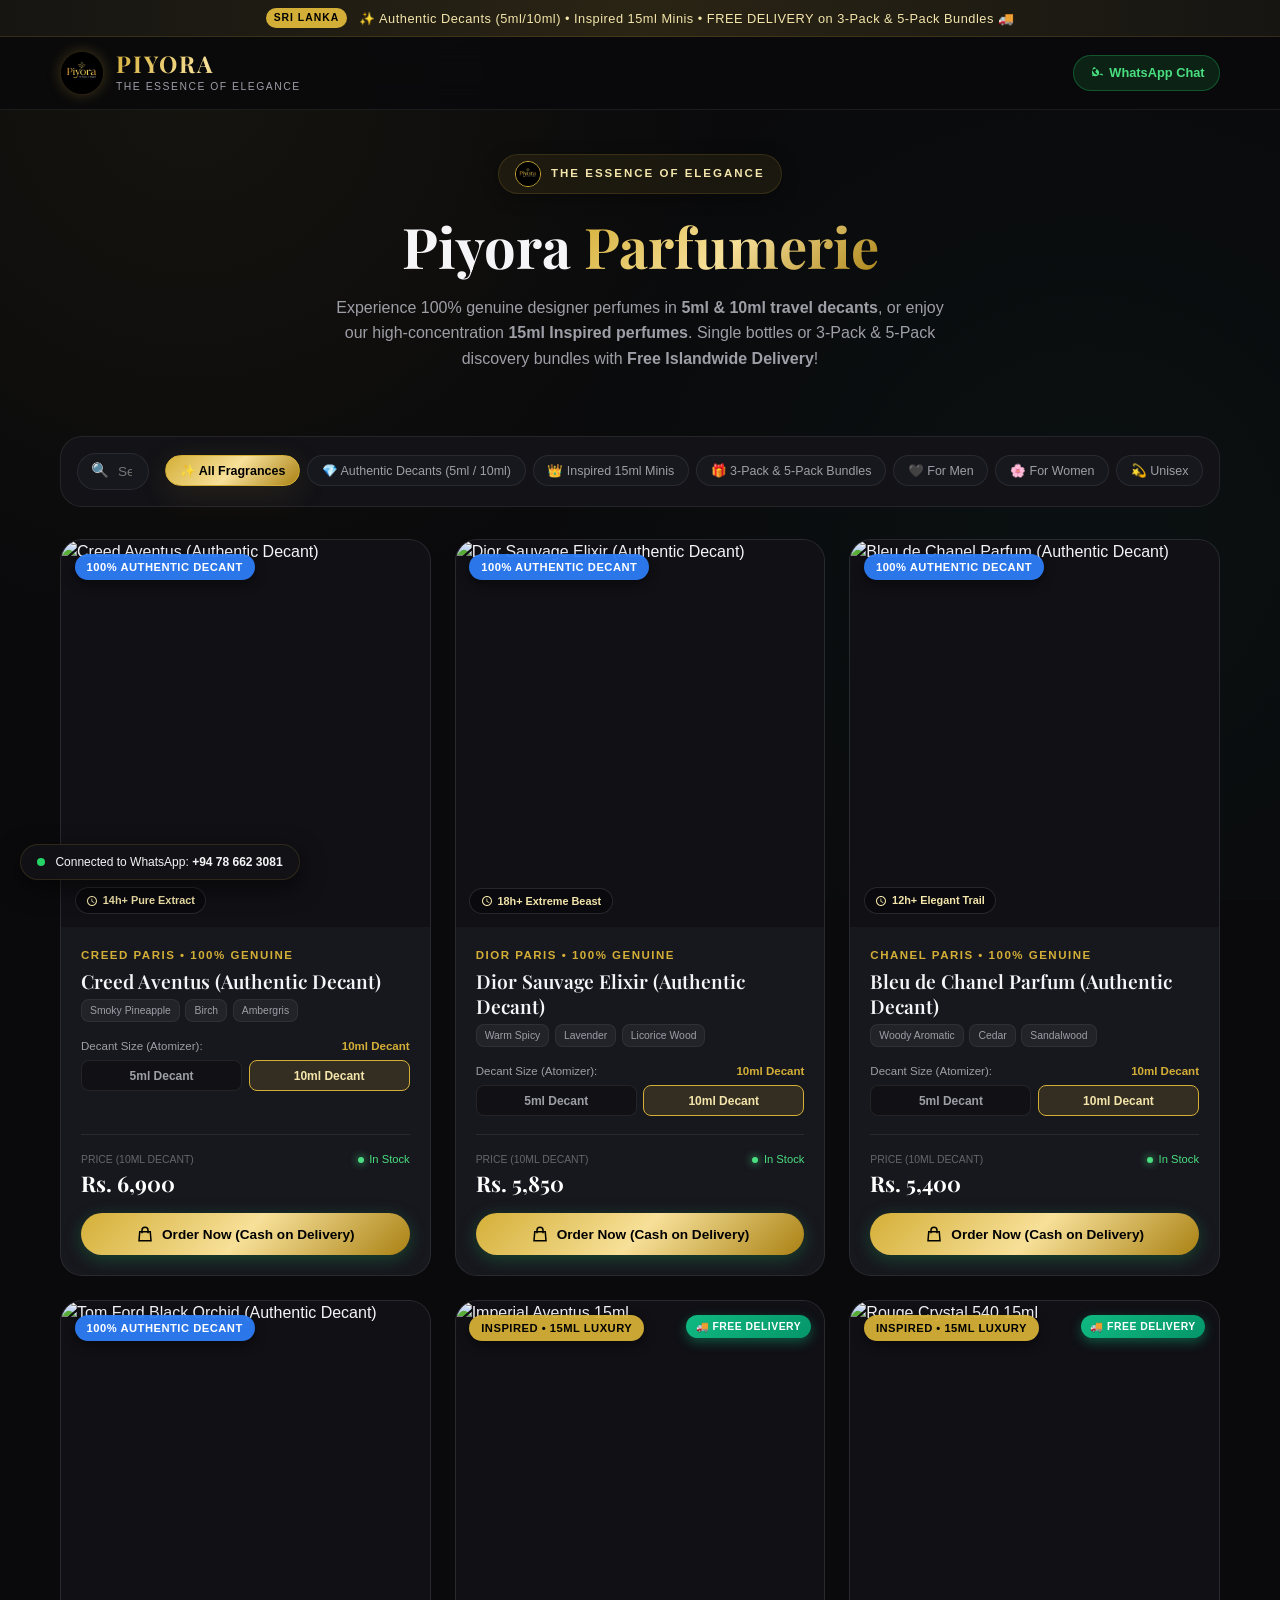
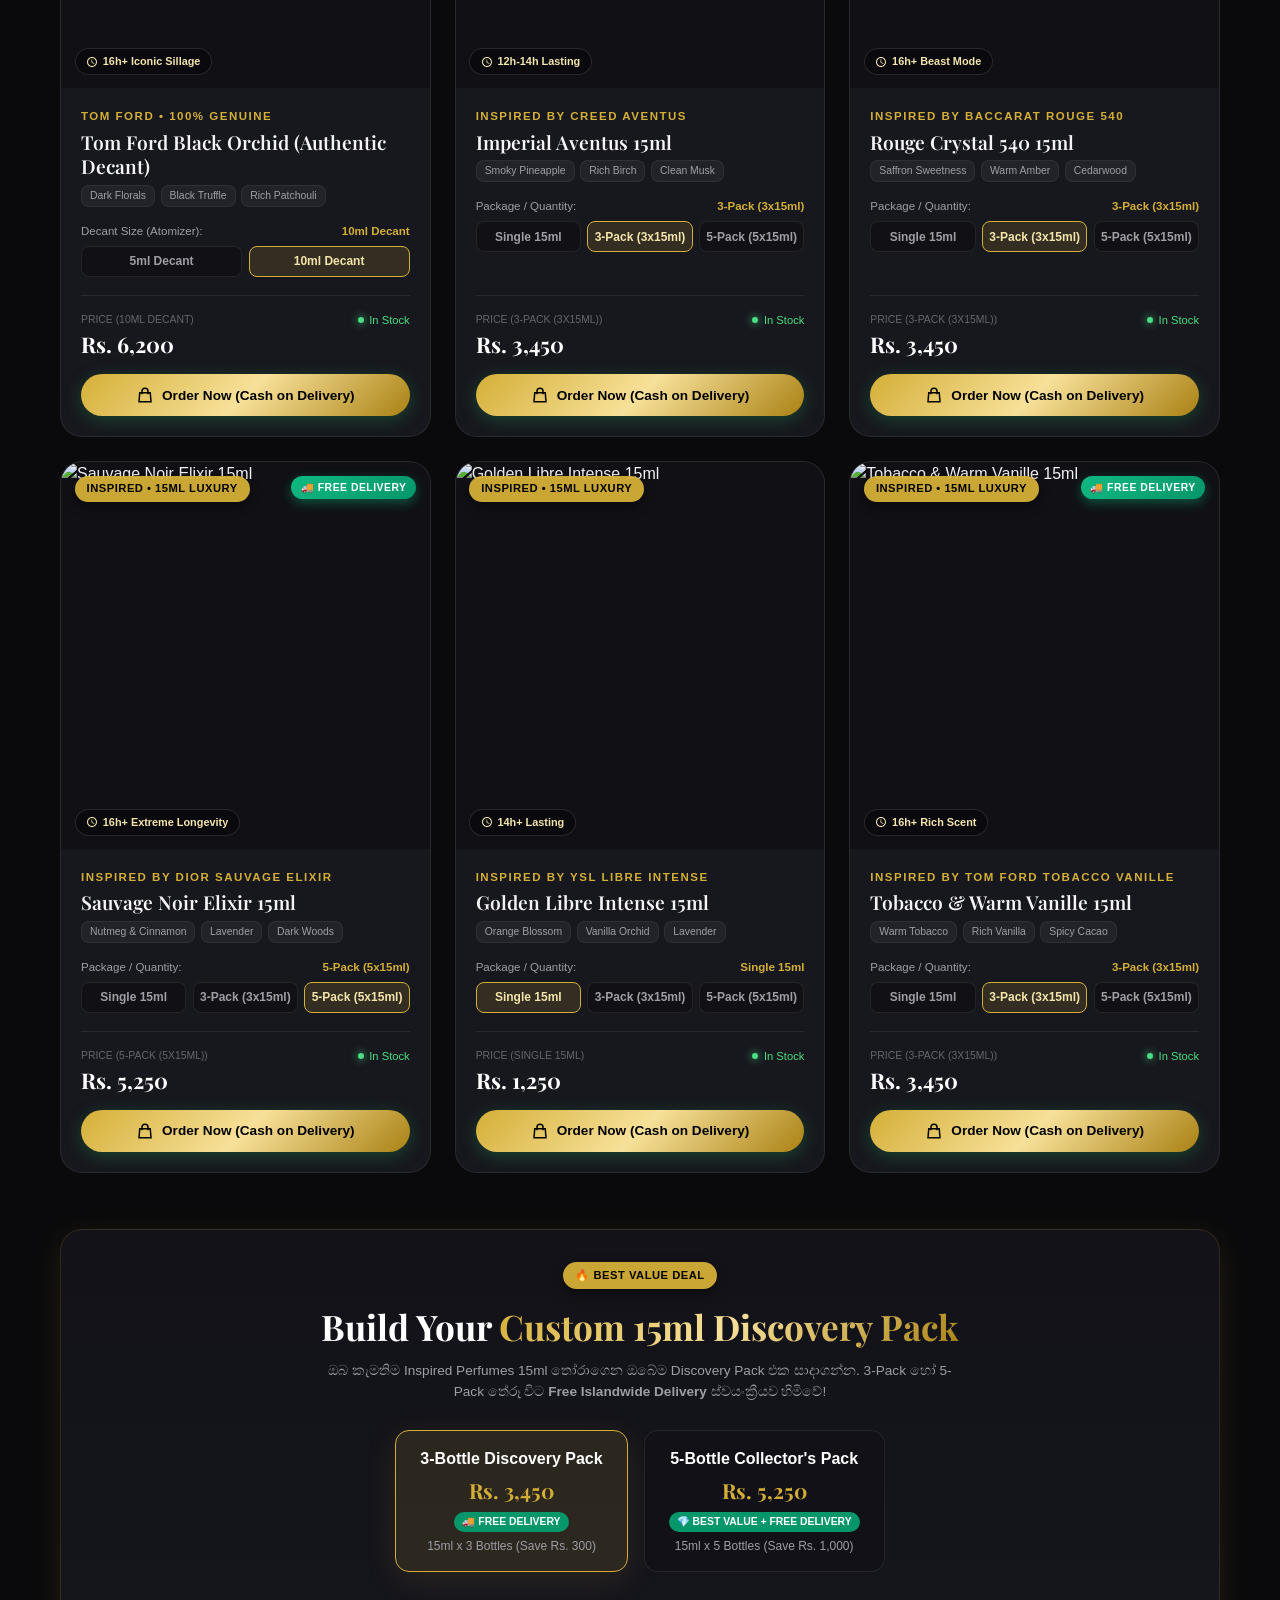
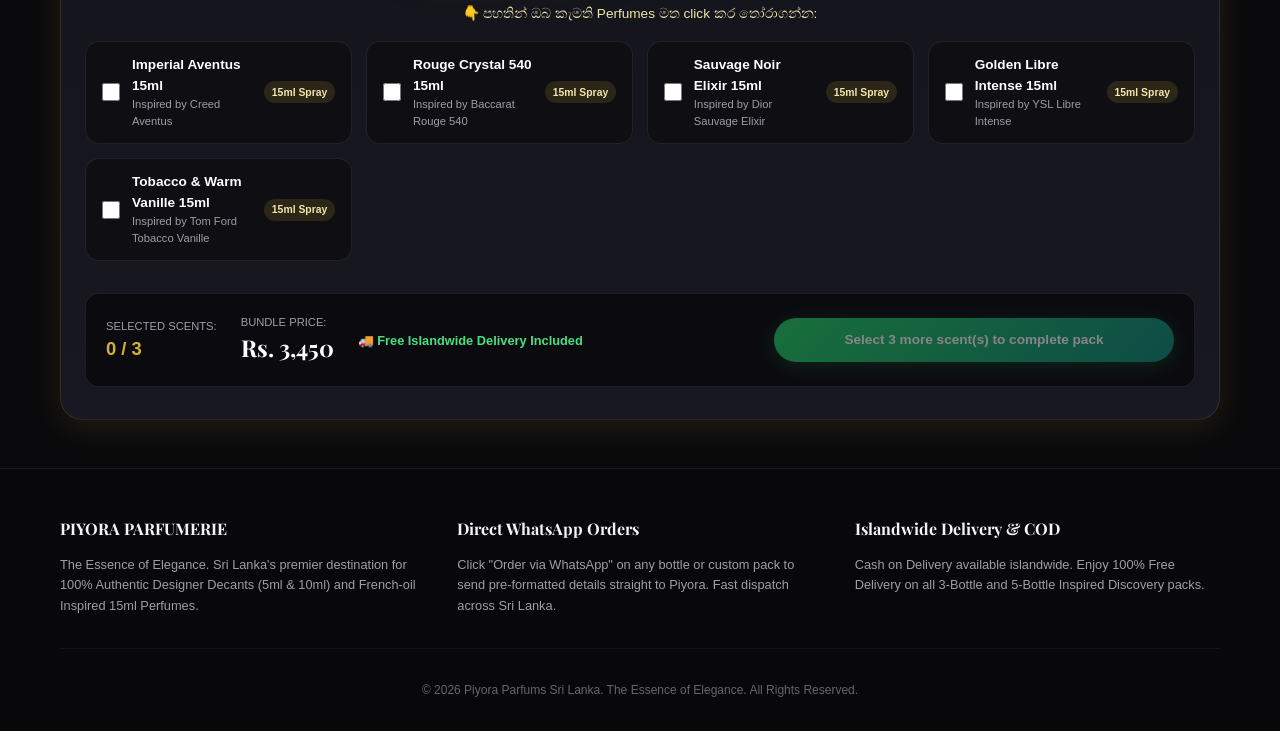
==== index.html @ aec119ec "Implement on-site Cash on Delivery checkout and Admin Orders Management section" ====
<!DOCTYPE html>
<html lang="en">
<head>
  <meta charset="UTF-8">
  <meta name="viewport" content="width=device-width, initial-scale=1.0">
  <title>Piyora | The Essence of Elegance - Authentic Decants & Inspired 15ml Perfumes</title>
  <meta name="description" content="Piyora - The Essence of Elegance. 100% Authentic Designer Decants (5ml & 10ml) and Inspired 15ml Luxury Minis in Sri Lanka. Free Islandwide Delivery on 3-Pack & 5-Pack Sets.">
  
  <!-- Preconnect Fonts for ultra-fast render -->
  <link rel="preconnect" href="https://fonts.googleapis.com">
  <link rel="preconnect" href="https://fonts.gstatic.com" crossorigin>
  <link href="https://fonts.googleapis.com/css2?family=Playfair+Display:ital,wght@0,600;0,700;1,400&display=swap" rel="stylesheet">
  
  <link rel="stylesheet" href="style.css">
  
  <!-- Supabase JS Client Library -->
  <script src="https://cdn.jsdelivr.net/npm/@supabase/supabase-js@2"></script>
</head>
<body>

  <!-- Top Announcement Bar -->
  <div class="announcement-bar">
    <span class="announcement-badge">SRI LANKA</span>
    <span>✨ Authentic Decants (5ml/10ml) • Inspired 15ml Minis • FREE DELIVERY on 3-Pack & 5-Pack Bundles 🚚</span>
  </div>

  <!-- Main Header -->
  <header class="site-header">
    <div class="container nav-wrapper">
      <a href="#" class="brand-logo">
        <img src="logo.jpg" onerror="this.onerror=null; this.src='https://raw.githubusercontent.com/adithyaoshada7-spec/perfume-mrtk/main/logo.jpg';" alt="Piyora - The Essence of Elegance" class="brand-logo-img">
        <div class="brand-text-wrap">
          <span class="brand-title">PIYORA</span>
          <span class="brand-subtitle">The Essence of Elegance</span>
        </div>
      </a>

      <div class="header-actions">
        <a href="https://wa.me/94786623081?text=Hi%20Piyora!%20I%20would%20like%20to%20inquire%20about%20your%20Decants%20and%2015ml%20Perfume%20Packs." target="_blank" rel="noopener noreferrer" class="header-contact-btn">
          <svg width="15" height="15" fill="currentColor" viewBox="0 0 24 24"><path d="M12.031 6.172c-3.181 0-5.767 2.586-5.768 5.766-.001 1.298.38 2.27 1.019 3.287l-.711 2.598 2.668-.699c.969.585 1.761.884 2.792.884l.006-.001c3.18 0 5.766-2.587 5.767-5.766.001-3.182-2.585-5.769-5.766-5.769zm3.375 8.167c-.145.408-.847.785-1.18.835-.327.05-.75.074-2.155-.508-1.796-.745-2.955-2.57-3.044-2.691-.089-.12-1.745-2.324-1.745-4.433 0-2.11 1.104-3.144 1.498-3.555.394-.411.859-.514 1.146-.514.286 0 .573.003.824.015.267.013.626-.101.979.745.367.881 1.254 3.064 1.362 3.285.108.22.18.479.036.768-.144.288-.216.468-.432.72-.216.252-.455.563-.65.755-.216.216-.441.451-.19.882.252.432 1.121 1.849 2.404 2.993 1.65 1.472 3.042 1.928 3.474 2.144.432.216.684.18.936-.108.252-.288 1.077-1.258 1.364-1.69.287-.432.573-.36.967-.216.394.144 2.502 1.179 2.932 1.395.43.216.717.324.824.504.108.18.108 1.044-.216 1.452z"/></svg>
          <span>WhatsApp Chat</span>
        </a>
      </div>
    </div>
  </header>

  <!-- Hero Presentation -->
  <section class="hero-section">
    <div class="container">
      <div class="hero-brand-badge">
        <img src="logo.jpg" onerror="this.onerror=null; this.src='https://raw.githubusercontent.com/adithyaoshada7-spec/perfume-mrtk/main/logo.jpg';" alt="Piyora Logo" class="hero-logo-emblem">
        <span>The Essence of Elegance</span>
      </div>
      <h1 class="hero-title">Piyora <span>Parfumerie</span></h1>
      <p class="hero-desc">
        Experience 100% genuine designer perfumes in <strong>5ml & 10ml travel decants</strong>, or enjoy our high-concentration <strong>15ml Inspired perfumes</strong>. Single bottles or 3-Pack & 5-Pack discovery bundles with <strong>Free Islandwide Delivery</strong>!
      </p>
    </div>
  </section>

  <!-- Filter & Catalog Section -->
  <main class="container">
    <div class="controls-bar">
      <!-- Search -->
      <div class="search-wrapper">
        <span class="search-icon">🔍</span>
        <input type="text" id="searchInput" class="search-input" placeholder="Search decants, inspired perfumes, or notes (e.g. Aventus, Sauvage, Chanel)...">
      </div>

      <!-- Categories Matching Client Inventory -->
      <div class="filter-tabs">
        <button class="filter-btn active" data-category="all">✨ All Fragrances</button>
        <button class="filter-btn" data-category="authentic">💎 Authentic Decants (5ml / 10ml)</button>
        <button class="filter-btn" data-category="inspired">👑 Inspired 15ml Minis</button>
        <button class="filter-btn" data-category="packs">🎁 3-Pack & 5-Pack Bundles</button>
        <button class="filter-btn" data-category="men">🖤 For Men</button>
        <button class="filter-btn" data-category="women">🌸 For Women</button>
        <button class="filter-btn" data-category="unisex">💫 Unisex</button>
      </div>
    </div>

    <!-- Product Grid -->
    <div class="product-grid" id="productGrid">
      <!-- Rendered dynamically by app.js -->
    </div>

    <!-- Interactive Custom Discovery Pack Builder (Value-Farm Feature) -->
    <section class="pack-builder-section" id="packBuilder">
      <div class="pack-builder-header">
        <span class="type-badge badge-inspired" style="position:static; display:inline-block; margin-bottom:0.75rem;">🔥 Best Value Deal</span>
        <h2>Build Your <span>Custom 15ml Discovery Pack</span></h2>
        <p>ඔබ කැමතිම Inspired Perfumes 15ml තෝරාගෙන ඔබේම Discovery Pack එක සාදාගන්න. 3-Pack හෝ 5-Pack තේරූ විට <strong>Free Islandwide Delivery</strong> ස්වයංක්‍රීයව හිමිවේ!</p>
      </div>

      <div class="tier-selector">
        <div class="tier-btn active" id="btnTier3" onclick="selectPackTier('3-pack')">
          <div class="tier-title">3-Bottle Discovery Pack</div>
          <div class="tier-price">Rs. 3,450</div>
          <div class="tier-badge">🚚 FREE DELIVERY</div>
          <div style="font-size:0.75rem; color:var(--text-muted); margin-top:5px;">15ml x 3 Bottles (Save Rs. 300)</div>
        </div>

        <div class="tier-btn" id="btnTier5" onclick="selectPackTier('5-pack')">
          <div class="tier-title">5-Bottle Collector's Pack</div>
          <div class="tier-price">Rs. 5,250</div>
          <div class="tier-badge">💎 BEST VALUE + FREE DELIVERY</div>
          <div style="font-size:0.75rem; color:var(--text-muted); margin-top:5px;">15ml x 5 Bottles (Save Rs. 1,000)</div>
        </div>
      </div>

      <div style="font-size: 0.85rem; color: var(--accent-gold-light); text-align: center; margin-bottom: 1rem; font-weight: 500;">
        👇 පහතින් ඔබ කැමති Perfumes මත click කර තෝරාගන්න:
      </div>

      <div class="pack-scents-grid" id="packScentList">
        <!-- Populated by JS -->
      </div>

      <div class="pack-footer-bar">
        <div class="pack-summary-info">
          <div>
            <div style="font-size:0.7rem; color:var(--text-muted); text-transform:uppercase;">Selected Scents:</div>
            <div style="font-size:1.15rem; font-weight:700; color:var(--accent-gold);" id="packCountLabel">0 / 3</div>
          </div>
          <div>
            <div style="font-size:0.7rem; color:var(--text-muted); text-transform:uppercase;">Bundle Price:</div>
            <div style="font-family:var(--font-serif); font-size:1.45rem; font-weight:700; color:#fff;" id="packPriceLabel">Rs. 3,450</div>
          </div>
          <div style="color:#4ade80; font-size:0.8rem; font-weight:600;">
            🚚 Free Islandwide Delivery Included
          </div>
        </div>

        <a href="#" class="btn-whatsapp-order" id="btnOrderPack" style="max-width:400px; text-decoration:none;">
          <span>Select scents to order</span>
        </a>
      </div>
    </section>

  </main>

  <!-- Modal Container for Fragrance Pyramid & Detailed View -->
  <div class="modal-overlay" id="modalContainer">
    <div class="modal-window">
      <button class="modal-close" onclick="closeModal()" title="Close details">✕</button>
      <div id="modalBody"></div>
    </div>
  </div>

  <!-- ========================================================
       Direct Cash on Delivery Checkout Modal
       ======================================================== -->
  <div class="modal-overlay" id="checkoutModal">
    <div class="modal-window checkout-modal-window">
      <button class="modal-close" onclick="closeCheckoutModal()" title="Close checkout">✕</button>

      <!-- View 1: Checkout Form -->
      <div id="checkoutFormView">
        <div class="checkout-header">
          <span class="checkout-badge">⚡ Instant Order • Cash on Delivery</span>
          <h3 class="checkout-title">Complete Your Luxury Order</h3>
          <p class="checkout-subtitle">භාණ්ඩ ලැබුණු පසු මුදල් ගෙවන්න (No online card payment needed)</p>
        </div>

        <!-- Selected Item Preview -->
        <div class="order-summary-card" id="checkoutItemPreview">
          <!-- Rendered dynamically -->
        </div>

        <form id="orderCheckoutForm" onsubmit="handleOrderSubmit(event)">
          <div class="checkout-form-grid">
            <div class="form-group">
              <label>Full Name (ඔබගේ සම්පූර්ණ නම) *</label>
              <input type="text" id="custName" class="admin-input" placeholder="e.g. Kasun Perera" required>
            </div>

            <div class="form-group">
              <label>Phone Number (දුරකථන අංකය) *</label>
              <input type="tel" id="custPhone" class="admin-input" placeholder="e.g. 077 123 4567" required>
            </div>

            <div class="form-group" style="grid-column: 1 / -1;">
              <label>Delivery Address (භාණ්ඩ ලැබිය යුතු ලිපිනය) *</label>
              <input type="text" id="custAddress" class="admin-input" placeholder="e.g. No. 45, Galle Road" required>
            </div>

            <div class="form-group">
              <label>City / Town (ළඟම නගරය) *</label>
              <input type="text" id="custCity" class="admin-input" placeholder="e.g. Colombo, Kandy, Galle, Gampaha" required>
            </div>

            <div class="form-group">
              <label>Payment Method</label>
              <div class="payment-method-box">
                <span class="cod-tag">💵 Cash on Delivery</span>
                <span class="cod-desc">Pay upon receiving package</span>
              </div>
            </div>

            <div class="form-group" style="grid-column: 1 / -1;">
              <label>Special Instructions / Notes (විකල්ප)</label>
              <input type="text" id="custNote" class="admin-input" placeholder="e.g. Please call before delivery">
            </div>
          </div>

          <div class="checkout-btn-bar">
            <button type="submit" class="btn-confirm-order" id="btnSubmitOrder">
              <span>🛍️ ඇණවුම තහවුරු කරන්න (Confirm Order)</span>
            </button>
          </div>
        </form>
      </div>

      <!-- View 2: Order Placed Success View -->
      <div id="checkoutSuccessView" style="display:none; text-align:center; padding: 1.5rem 0.5rem;">
        <div class="success-icon-wrap">✨</div>
        <h3 class="success-title">ඇණවුම සාර්ථකව ලැබිණි!</h3>
        <p class="success-order-id">Order Reference: <strong id="successOrderId">#PIO-0000</strong></p>
        <p class="success-desc">
          ස්තූතියි! ඔබගේ ඇණවුම අපගේ පද්ධතියට ලැබිණි. අපගේ කණ්ඩායම විසින් පැය කිහිපයක් ඇතුළත ඔබ අමතා ඇණවුම තහවුරු කර දිවයින පුරා බෙදාහැරීම (Delivery) ආරම්භ කරනු ඇත.
        </p>

        <div class="success-details-box" id="successOrderDetails">
          <!-- Summary rendered dynamically -->
        </div>

        <div style="display:flex; flex-direction:column; gap:0.75rem; margin-top:1.5rem;">
          <a href="#" id="successWaReceiptBtn" target="_blank" class="btn-wa-receipt">
            <span>💬 Send a copy to WhatsApp (Optional)</span>
          </a>
          <button type="button" class="btn-done-order" onclick="closeCheckoutModal()">
            <span>Done / Continue Browsing</span>
          </button>
        </div>
      </div>

    </div>
  </div>

  <!-- Live Value Indicator (Highlights personal client integration) -->
  <div class="client-preview-badge">
    <span class="client-dot"></span>
    <span>Connected to WhatsApp: <strong>+94 78 662 3081</strong></span>
  </div>

  <!-- Footer -->
  <footer class="site-footer">
    <div class="container">
      <div class="footer-grid">
        <div class="footer-col">
          <h5>PIYORA PARFUMERIE</h5>
          <p>The Essence of Elegance. Sri Lanka's premier destination for 100% Authentic Designer Decants (5ml & 10ml) and French-oil Inspired 15ml Perfumes.</p>
        </div>
        <div class="footer-col">
          <h5>Direct WhatsApp Orders</h5>
          <p>Click "Order via WhatsApp" on any bottle or custom pack to send pre-formatted details straight to Piyora. Fast dispatch across Sri Lanka.</p>
        </div>
        <div class="footer-col">
          <h5>Islandwide Delivery & COD</h5>
          <p>Cash on Delivery available islandwide. Enjoy 100% Free Delivery on all 3-Bottle and 5-Bottle Inspired Discovery packs.</p>
        </div>
      </div>
      <div class="footer-bottom">
        &copy; 2026 Piyora Parfums Sri Lanka. The Essence of Elegance. All Rights Reserved.
      </div>
    </div>
  </footer>

  <script src="app.js"></script>
</body>
</html>
---- style.css ----
/* ============================================================
   LUXURY PERFUME SHOWCASE - ULTRA FAST STYLESHEET
   Aesthetic: Obsidian, Slate, Warm Gold & Champagne
   Performance: Pure CSS, Zero render-blocking heavy frameworks
   ============================================================ */

:root {
  --bg-primary: #0a0a0c;
  --bg-secondary: #121217;
  --bg-card: #17171e;
  --bg-card-hover: #1e1e27;
  --accent-gold: #d4af37;
  --accent-gold-light: #f3e5ab;
  --accent-gold-gradient: linear-gradient(135deg, #d4af37 0%, #f7e099 50%, #aa8214 100%);
  --whatsapp-green: #25D366;
  --whatsapp-dark: #128C7E;
  --whatsapp-gradient: linear-gradient(135deg, #25D366 0%, #128C7E 100%);
  --text-main: #f5f5f7;
  --text-muted: #9e9ea7;
  --text-dim: #65656d;
  --border-subtle: rgba(212, 175, 55, 0.15);
  --border-glass: rgba(255, 255, 255, 0.08);
  --shadow-gold: 0 8px 32px rgba(212, 175, 55, 0.12);
  --radius-sm: 8px;
  --radius-md: 14px;
  --radius-lg: 22px;
  --radius-pill: 9999px;
  --font-serif: 'Playfair Display', Georgia, serif;
  --font-sans: -apple-system, BlinkMacSystemFont, 'Segoe UI', Roboto, Helvetica, Arial, sans-serif;
  --transition: all 0.25s cubic-bezier(0.16, 1, 0.3, 1);
}

* {
  box-sizing: border-box;
  margin: 0;
  padding: 0;
  -webkit-tap-highlight-color: transparent;
}

body {
  background-color: var(--bg-primary);
  color: var(--text-main);
  font-family: var(--font-sans);
  line-height: 1.5;
  overflow-x: hidden;
  background-image: 
    radial-gradient(circle at 15% 10%, rgba(212, 175, 55, 0.06) 0%, transparent 40%),
    radial-gradient(circle at 85% 60%, rgba(18, 140, 126, 0.05) 0%, transparent 45%);
  background-attachment: fixed;
}

/* Scrollbar */
::-webkit-scrollbar {
  width: 7px;
}
::-webkit-scrollbar-track {
  background: var(--bg-primary);
}
::-webkit-scrollbar-thumb {
  background: #2a2a35;
  border-radius: 4px;
}
::-webkit-scrollbar-thumb:hover {
  background: var(--accent-gold);
}

/* Container */
.container {
  max-width: 1200px;
  margin: 0 auto;
  padding: 0 1.25rem;
}

/* Announcement Top Bar */
.announcement-bar {
  background: linear-gradient(90deg, #161512 0%, #2a2414 50%, #161512 100%);
  border-bottom: 1px solid var(--border-subtle);
  padding: 0.5rem 1rem;
  font-size: 0.8rem;
  text-align: center;
  color: var(--accent-gold-light);
  letter-spacing: 0.5px;
  display: flex;
  justify-content: center;
  align-items: center;
  gap: 0.75rem;
}
.announcement-badge {
  background: var(--accent-gold);
  color: #000;
  font-weight: 700;
  font-size: 0.65rem;
  padding: 0.15rem 0.5rem;
  border-radius: var(--radius-pill);
  text-transform: uppercase;
  letter-spacing: 1px;
}

/* Header & Navbar */
.site-header {
  position: sticky;
  top: 0;
  z-index: 100;
  background: rgba(10, 10, 12, 0.88);
  backdrop-filter: blur(14px);
  -webkit-backdrop-filter: blur(14px);
  border-bottom: 1px solid var(--border-glass);
  padding: 0.85rem 0;
}
.nav-wrapper {
  display: flex;
  justify-content: space-between;
  align-items: center;
  gap: 1rem;
}
.brand-logo {
  text-decoration: none;
  display: flex;
  align-items: center;
  gap: 0.75rem;
}
.brand-logo-img {
  width: 44px;
  height: 44px;
  border-radius: 50%;
  object-fit: cover;
  border: 1.5px solid var(--border-subtle);
  box-shadow: 0 0 14px rgba(212, 175, 55, 0.25);
}
.brand-text-wrap {
  display: flex;
  flex-direction: column;
}
.brand-title {
  font-family: var(--font-serif);
  font-size: 1.45rem;
  font-weight: 700;
  letter-spacing: 2px;
  background: var(--accent-gold-gradient);
  -webkit-background-clip: text;
  -webkit-text-fill-color: transparent;
  text-transform: uppercase;
  line-height: 1.1;
}
.brand-subtitle {
  font-size: 0.65rem;
  letter-spacing: 1.5px;
  color: var(--text-muted);
  text-transform: uppercase;
  margin-top: 2px;
}

.header-actions {
  display: flex;
  align-items: center;
  gap: 0.75rem;
}
.header-contact-btn {
  display: inline-flex;
  align-items: center;
  gap: 0.4rem;
  background: rgba(37, 211, 102, 0.12);
  color: #4ade80;
  border: 1px solid rgba(37, 211, 102, 0.3);
  padding: 0.45rem 0.9rem;
  border-radius: var(--radius-pill);
  font-size: 0.8rem;
  font-weight: 600;
  text-decoration: none;
  transition: var(--transition);
}
.header-contact-btn:hover {
  background: var(--whatsapp-green);
  color: #fff;
  border-color: var(--whatsapp-green);
  transform: translateY(-1px);
}

/* Hero Section */
.hero-section {
  padding: 2.75rem 0 2rem;
  text-align: center;
  position: relative;
}
.hero-brand-badge {
  display: inline-flex;
  align-items: center;
  gap: 0.6rem;
  padding: 0.4rem 1rem;
  border-radius: var(--radius-pill);
  background: rgba(212, 175, 55, 0.08);
  border: 1px solid var(--border-subtle);
  color: var(--accent-gold-light);
  font-size: 0.72rem;
  font-weight: 600;
  letter-spacing: 2px;
  text-transform: uppercase;
  margin-bottom: 1.25rem;
  box-shadow: 0 4px 18px rgba(0,0,0,0.3);
}
.hero-logo-emblem {
  width: 26px;
  height: 26px;
  border-radius: 50%;
  object-fit: cover;
  border: 1px solid var(--accent-gold);
}
.hero-pill {
  display: inline-flex;
  align-items: center;
  gap: 0.5rem;
  padding: 0.35rem 1rem;
  border-radius: var(--radius-pill);
  background: rgba(212, 175, 55, 0.1);
  border: 1px solid var(--border-subtle);
  color: var(--accent-gold-light);
  font-size: 0.8rem;
  font-weight: 500;
  margin-bottom: 1.25rem;
}
.hero-title {
  font-family: var(--font-serif);
  font-size: clamp(2rem, 5vw, 3.5rem);
  font-weight: 700;
  line-height: 1.15;
  margin-bottom: 1rem;
}
.hero-title span {
  background: var(--accent-gold-gradient);
  -webkit-background-clip: text;
  -webkit-text-fill-color: transparent;
}
.hero-desc {
  color: var(--text-muted);
  max-width: 620px;
  margin: 0 auto 2rem;
  font-size: 1rem;
  line-height: 1.6;
}

/* Value Props / Trust Indicators */
.trust-strip {
  display: grid;
  grid-template-columns: repeat(auto-fit, minmax(210px, 1fr));
  gap: 1rem;
  margin-bottom: 2.5rem;
}
.trust-card {
  background: var(--bg-card);
  border: 1px solid var(--border-glass);
  border-radius: var(--radius-md);
  padding: 1rem;
  display: flex;
  align-items: center;
  gap: 0.85rem;
  transition: var(--transition);
}
.trust-card:hover {
  border-color: var(--border-subtle);
  transform: translateY(-2px);
}
.trust-icon {
  width: 40px;
  height: 40px;
  border-radius: 10px;
  background: rgba(212, 175, 55, 0.12);
  color: var(--accent-gold);
  display: flex;
  align-items: center;
  justify-content: center;
  font-size: 1.2rem;
  flex-shrink: 0;
}
.trust-info h4 {
  font-size: 0.85rem;
  font-weight: 600;
  color: var(--text-main);
  margin-bottom: 0.15rem;
}
.trust-info p {
  font-size: 0.72rem;
  color: var(--text-muted);
}

/* Search & Filter Section */
.controls-bar {
  background: var(--bg-secondary);
  border: 1px solid var(--border-glass);
  border-radius: var(--radius-lg);
  padding: 1rem;
  margin-bottom: 2rem;
  display: flex;
  flex-direction: column;
  gap: 1rem;
}
@media (min-width: 768px) {
  .controls-bar {
    flex-direction: row;
    align-items: center;
    justify-content: space-between;
  }
}
.search-wrapper {
  position: relative;
  flex: 1;
  max-width: 380px;
}
.search-input {
  width: 100%;
  background: var(--bg-card);
  border: 1px solid var(--border-glass);
  border-radius: var(--radius-pill);
  padding: 0.65rem 1rem 0.65rem 2.5rem;
  color: #fff;
  font-size: 0.85rem;
  outline: none;
  transition: var(--transition);
}
.search-input:focus {
  border-color: var(--accent-gold);
  box-shadow: 0 0 15px rgba(212, 175, 55, 0.15);
}
.search-icon {
  position: absolute;
  left: 0.9rem;
  top: 50%;
  transform: translateY(-50%);
  color: var(--text-dim);
  font-size: 0.9rem;
  pointer-events: none;
}

/* Category Filter Tabs */
.filter-tabs {
  display: flex;
  flex-wrap: wrap;
  gap: 0.45rem;
  padding-bottom: 2px;
}
.filter-btn {
  background: var(--bg-card);
  color: var(--text-muted);
  border: 1px solid var(--border-glass);
  padding: 0.45rem 0.85rem;
  border-radius: var(--radius-pill);
  font-size: 0.78rem;
  font-weight: 500;
  cursor: pointer;
  white-space: nowrap;
  transition: var(--transition);
}
.filter-btn:hover {
  color: #fff;
  border-color: rgba(255, 255, 255, 0.2);
}
.filter-btn.active {
  background: var(--accent-gold-gradient);
  color: #000;
  border-color: var(--accent-gold);
  font-weight: 600;
  box-shadow: var(--shadow-gold);
}

/* Product Grid */
.product-grid {
  display: grid;
  grid-template-columns: repeat(auto-fill, minmax(280px, 1fr));
  gap: 1.5rem;
  margin-bottom: 3.5rem;
}

/* Product Card */
.product-card {
  background: var(--bg-card);
  border: 1px solid var(--border-glass);
  border-radius: var(--radius-lg);
  overflow: hidden;
  display: flex;
  flex-direction: column;
  transition: var(--transition);
  position: relative;
}
.product-card:hover {
  transform: translateY(-4px);
  border-color: var(--border-subtle);
  box-shadow: 0 16px 36px rgba(0, 0, 0, 0.45);
}

/* Image Container & Badges */
.card-media {
  position: relative;
  width: 100%;
  padding-top: 105%;
  background: #101015;
  overflow: hidden;
  cursor: pointer;
}
.card-img {
  position: absolute;
  top: 0;
  left: 0;
  width: 100%;
  height: 100%;
  object-fit: cover;
  transition: transform 0.6s cubic-bezier(0.16, 1, 0.3, 1);
}
.product-card:hover .card-img {
  transform: scale(1.05);
}

/* Floating Type Badge */
.type-badge {
  position: absolute;
  top: 0.85rem;
  left: 0.85rem;
  padding: 0.3rem 0.75rem;
  border-radius: var(--radius-pill);
  font-size: 0.7rem;
  font-weight: 700;
  letter-spacing: 0.5px;
  text-transform: uppercase;
  z-index: 2;
  box-shadow: 0 4px 12px rgba(0,0,0,0.4);
}
.badge-inspired {
  background: rgba(212, 175, 55, 0.95);
  color: #000;
}
.badge-authentic {
  background: rgba(45, 125, 246, 0.95);
  color: #fff;
}

.longevity-badge {
  position: absolute;
  bottom: 0.85rem;
  left: 0.85rem;
  background: rgba(10, 10, 14, 0.85);
  backdrop-filter: blur(8px);
  border: 1px solid rgba(255, 255, 255, 0.12);
  color: #f3e5ab;
  padding: 0.25rem 0.65rem;
  border-radius: var(--radius-pill);
  font-size: 0.68rem;
  font-weight: 600;
  display: flex;
  align-items: center;
  gap: 0.3rem;
  z-index: 2;
}

.quick-view-btn {
  position: absolute;
  top: 0.85rem;
  right: 0.85rem;
  width: 34px;
  height: 34px;
  background: rgba(10, 10, 14, 0.75);
  backdrop-filter: blur(8px);
  border: 1px solid rgba(255, 255, 255, 0.15);
  border-radius: 50%;
  color: #fff;
  display: flex;
  align-items: center;
  justify-content: center;
  cursor: pointer;
  opacity: 0;
  transform: scale(0.85);
  transition: var(--transition);
  z-index: 2;
}
.product-card:hover .quick-view-btn {
  opacity: 1;
  transform: scale(1);
}
.quick-view-btn:hover {
  background: var(--accent-gold);
  color: #000;
}

/* Card Body */
.card-content {
  padding: 1.25rem;
  display: flex;
  flex-direction: column;
  flex: 1;
}
.card-brand {
  font-size: 0.72rem;
  text-transform: uppercase;
  letter-spacing: 1.5px;
  color: var(--accent-gold);
  font-weight: 600;
  margin-bottom: 0.25rem;
}
.card-title {
  font-family: var(--font-serif);
  font-size: 1.2rem;
  font-weight: 600;
  color: var(--text-main);
  margin-bottom: 0.35rem;
  line-height: 1.3;
}
.card-subtitle {
  font-size: 0.78rem;
  color: var(--text-muted);
  margin-bottom: 0.75rem;
}

/* Fragrance Accord Pills */
.accords-preview {
  display: flex;
  flex-wrap: wrap;
  gap: 0.35rem;
  margin-bottom: 1rem;
}
.accord-tag {
  font-size: 0.65rem;
  background: rgba(255, 255, 255, 0.05);
  color: var(--text-muted);
  border: 1px solid rgba(255, 255, 255, 0.06);
  padding: 0.15rem 0.5rem;
  border-radius: var(--radius-sm);
}

/* Size Switcher */
.size-selector-label {
  font-size: 0.72rem;
  color: var(--text-muted);
  margin-bottom: 0.35rem;
  display: flex;
  justify-content: space-between;
}
.size-options {
  display: flex;
  gap: 0.4rem;
  margin-bottom: 1.15rem;
}
.size-btn {
  flex: 1;
  background: #111115;
  border: 1px solid var(--border-glass);
  color: var(--text-muted);
  padding: 0.45rem 0.2rem;
  border-radius: var(--radius-sm);
  font-size: 0.75rem;
  font-weight: 600;
  cursor: pointer;
  transition: var(--transition);
  text-align: center;
}
.size-btn:hover {
  color: #fff;
  border-color: rgba(255, 255, 255, 0.2);
}
.size-btn.active {
  background: rgba(212, 175, 55, 0.15);
  border-color: var(--accent-gold);
  color: var(--accent-gold-light);
}

/* Card Price and Action */
.card-footer {
  margin-top: auto;
  border-top: 1px solid var(--border-glass);
  padding-top: 1rem;
}
.price-row {
  display: flex;
  align-items: baseline;
  justify-content: space-between;
  margin-bottom: 0.85rem;
}
.price-display {
  display: flex;
  flex-direction: column;
}
.current-price {
  font-family: var(--font-serif);
  font-size: 1.35rem;
  font-weight: 700;
  color: #fff;
}
.price-label {
  font-size: 0.65rem;
  color: var(--text-dim);
  text-transform: uppercase;
}
.stock-indicator {
  display: inline-flex;
  align-items: center;
  gap: 0.35rem;
  font-size: 0.7rem;
  color: #4ade80;
  font-weight: 500;
}
.stock-dot {
  width: 6px;
  height: 6px;
  border-radius: 50%;
  background: #4ade80;
  box-shadow: 0 0 8px #4ade80;
}

/* WhatsApp Action Button */
.btn-whatsapp-order {
  width: 100%;
  background: var(--whatsapp-gradient);
  color: #fff;
  border: none;
  border-radius: var(--radius-pill);
  padding: 0.75rem 1rem;
  font-size: 0.85rem;
  font-weight: 600;
  display: flex;
  align-items: center;
  justify-content: center;
  gap: 0.5rem;
  cursor: pointer;
  text-decoration: none;
  transition: var(--transition);
  box-shadow: 0 4px 18px rgba(37, 211, 102, 0.25);
}
.btn-whatsapp-order:hover {
  transform: translateY(-2px);
  box-shadow: 0 8px 24px rgba(37, 211, 102, 0.4);
  filter: brightness(1.08);
}
.btn-whatsapp-order:active {
  transform: translateY(0);
}

/* Interactive Modal / Quick View Drawer */
.modal-overlay {
  position: fixed;
  top: 0;
  left: 0;
  width: 100vw;
  height: 100vh;
  background: rgba(0, 0, 0, 0.82);
  backdrop-filter: blur(8px);
  z-index: 1000;
  display: none;
  align-items: center;
  justify-content: center;
  padding: 1.25rem;
  opacity: 0;
  transition: opacity 0.25s ease;
}
.modal-overlay.open {
  display: flex;
  opacity: 1;
}
.modal-window {
  background: var(--bg-secondary);
  border: 1px solid var(--border-subtle);
  border-radius: var(--radius-lg);
  max-width: 780px;
  width: 100%;
  max-height: 90vh;
  overflow-y: auto;
  position: relative;
  box-shadow: 0 25px 60px rgba(0, 0, 0, 0.8);
  animation: modalSlideUp 0.3s cubic-bezier(0.16, 1, 0.3, 1);
}
@keyframes modalSlideUp {
  from { transform: translateY(30px); opacity: 0; }
  to { transform: translateY(0); opacity: 1; }
}
.modal-close {
  position: absolute;
  top: 1rem;
  right: 1rem;
  width: 36px;
  height: 36px;
  background: rgba(255, 255, 255, 0.08);
  border: 1px solid var(--border-glass);
  border-radius: 50%;
  color: #fff;
  display: flex;
  align-items: center;
  justify-content: center;
  font-size: 1.1rem;
  cursor: pointer;
  z-index: 10;
  transition: var(--transition);
}
.modal-close:hover {
  background: var(--accent-gold);
  color: #000;
}
.modal-grid {
  display: grid;
  grid-template-columns: 1fr;
}
@media (min-width: 680px) {
  .modal-grid {
    grid-template-columns: 1fr 1.2fr;
  }
}
.modal-img-col {
  background: #0f0f14;
  position: relative;
  min-height: 280px;
}
.modal-img {
  width: 100%;
  height: 100%;
  object-fit: cover;
  display: block;
}
.modal-details-col {
  padding: 1.75rem;
  display: flex;
  flex-direction: column;
}

/* Pyramid Notes Component */
.pyramid-box {
  background: rgba(255, 255, 255, 0.03);
  border: 1px solid var(--border-glass);
  border-radius: var(--radius-md);
  padding: 1rem;
  margin: 1.2rem 0;
}
.pyramid-row {
  display: flex;
  margin-bottom: 0.6rem;
  font-size: 0.78rem;
}
.pyramid-row:last-child {
  margin-bottom: 0;
}
.pyramid-label {
  width: 85px;
  color: var(--accent-gold);
  font-weight: 600;
  flex-shrink: 0;
}
.pyramid-notes {
  color: var(--text-muted);
}

/* Sticky Client Control Floating Toolbar (Value-Farm Feature) */
.client-preview-badge {
  position: fixed;
  bottom: 1.25rem;
  left: 1.25rem;
  background: rgba(18, 18, 23, 0.95);
  backdrop-filter: blur(12px);
  border: 1px solid var(--border-subtle);
  border-radius: var(--radius-pill);
  padding: 0.5rem 1rem;
  display: flex;
  align-items: center;
  gap: 0.65rem;
  font-size: 0.75rem;
  z-index: 99;
  box-shadow: 0 8px 24px rgba(0,0,0,0.5);
}
.client-dot {
  width: 8px;
  height: 8px;
  border-radius: 50%;
  background: #25D366;
  animation: pulseGreen 2s infinite;
}
@keyframes pulseGreen {
  0% { transform: scale(0.95); box-shadow: 0 0 0 0 rgba(37, 211, 102, 0.7); }
  70% { transform: scale(1); box-shadow: 0 0 0 8px rgba(37, 211, 102, 0); }
  100% { transform: scale(0.95); box-shadow: 0 0 0 0 rgba(37, 211, 102, 0); }
}

.free-shipping-tag {
  position: absolute;
  top: 0.85rem;
  right: 0.85rem;
  background: linear-gradient(135deg, #10b981 0%, #059669 100%);
  color: #fff;
  font-size: 0.65rem;
  font-weight: 700;
  padding: 0.25rem 0.6rem;
  border-radius: var(--radius-pill);
  letter-spacing: 0.5px;
  box-shadow: 0 4px 12px rgba(16, 185, 129, 0.4);
  z-index: 3;
}

/* Pack Builder Section */
.pack-builder-section {
  background: linear-gradient(180deg, #121218 0%, #181822 100%);
  border: 1px solid var(--border-subtle);
  border-radius: var(--radius-lg);
  padding: 2rem 1.5rem;
  margin: 3rem 0;
  box-shadow: var(--shadow-gold);
}
.pack-builder-header {
  text-align: center;
  max-width: 650px;
  margin: 0 auto 1.75rem;
}
.pack-builder-header h2 {
  font-family: var(--font-serif);
  font-size: clamp(1.5rem, 3.5vw, 2.2rem);
  color: #fff;
  margin-bottom: 0.5rem;
}
.pack-builder-header h2 span {
  background: var(--accent-gold-gradient);
  -webkit-background-clip: text;
  -webkit-text-fill-color: transparent;
}
.pack-builder-header p {
  color: var(--text-muted);
  font-size: 0.85rem;
}

.tier-selector {
  display: flex;
  gap: 1rem;
  justify-content: center;
  margin-bottom: 2rem;
  flex-wrap: wrap;
}
.tier-btn {
  background: #111117;
  border: 1px solid var(--border-glass);
  border-radius: var(--radius-md);
  padding: 1rem 1.5rem;
  cursor: pointer;
  text-align: center;
  transition: var(--transition);
  color: #fff;
  min-width: 200px;
}
.tier-btn:hover {
  border-color: rgba(212, 175, 55, 0.5);
}
.tier-btn.active {
  border-color: var(--accent-gold);
  background: rgba(212, 175, 55, 0.12);
  box-shadow: var(--shadow-gold);
}
.tier-btn .tier-title {
  font-weight: 700;
  font-size: 1rem;
  margin-bottom: 0.25rem;
  color: #fff;
}
.tier-btn .tier-price {
  font-family: var(--font-serif);
  font-size: 1.3rem;
  color: var(--accent-gold);
  font-weight: 700;
}
.tier-btn .tier-badge {
  display: inline-block;
  background: #059669;
  color: #fff;
  font-size: 0.65rem;
  font-weight: 700;
  padding: 0.15rem 0.5rem;
  border-radius: var(--radius-pill);
  margin-top: 0.35rem;
}

.pack-scents-grid {
  display: grid;
  grid-template-columns: repeat(auto-fill, minmax(260px, 1fr));
  gap: 0.85rem;
  margin-bottom: 2rem;
}
.pack-scent-item {
  background: #0e0e13;
  border: 1px solid var(--border-glass);
  border-radius: var(--radius-md);
  padding: 0.85rem 1rem;
  display: flex;
  align-items: center;
  gap: 0.75rem;
  cursor: pointer;
  transition: var(--transition);
}
.pack-scent-item:hover {
  border-color: rgba(255, 255, 255, 0.2);
}
.pack-scent-item.selected {
  border-color: var(--accent-gold);
  background: rgba(212, 175, 55, 0.1);
}
.pack-scent-item input[type="checkbox"] {
  accent-color: var(--accent-gold);
  width: 18px;
  height: 18px;
}
.pack-pill {
  font-size: 0.65rem;
  color: var(--accent-gold-light);
  background: rgba(212, 175, 55, 0.15);
  padding: 0.2rem 0.5rem;
  border-radius: var(--radius-pill);
  font-weight: 600;
}

.pack-footer-bar {
  background: #0b0b0f;
  border: 1px solid var(--border-glass);
  border-radius: var(--radius-md);
  padding: 1.25rem;
  display: flex;
  flex-direction: column;
  gap: 1rem;
  align-items: center;
}
@media (min-width: 650px) {
  .pack-footer-bar {
    flex-direction: row;
    justify-content: space-between;
  }
}
.pack-summary-info {
  display: flex;
  gap: 1.5rem;
  align-items: center;
}

/* Footer */
.site-footer {
  border-top: 1px solid var(--border-glass);
  background: #08080a;
  padding: 3rem 0 2rem;
  font-size: 0.85rem;
  color: var(--text-muted);
}
.footer-grid {
  display: grid;
  grid-template-columns: repeat(auto-fit, minmax(220px, 1fr));
  gap: 2rem;
  margin-bottom: 2rem;
}
.footer-col h5 {
  font-family: var(--font-serif);
  color: var(--text-main);
  font-size: 1rem;
  margin-bottom: 0.85rem;
}
.footer-col p {
  line-height: 1.6;
  font-size: 0.8rem;
}
.footer-bottom {
  text-align: center;
  padding-top: 2rem;
  border-top: 1px solid rgba(255, 255, 255, 0.05);
  font-size: 0.75rem;
  color: var(--text-dim);
}

/* Responsive utilities */
@media (max-width: 600px) {
  .product-grid {
    grid-template-columns: 1fr;
  }
  .controls-bar {
    padding: 0.85rem;
  }
  .search-wrapper {
    max-width: 100%;
  }
  .filter-tabs {
    gap: 0.4rem;
  }
  .filter-btn {
    padding: 0.42rem 0.75rem;
    font-size: 0.75rem;
  }
  .client-preview-badge {
    bottom: 0.75rem;
    left: 0.75rem;
    right: 0.75rem;
    justify-content: center;
  }
}

/* ========================================================
   STOREFRONT OUT-OF-STOCK BADGES
   ======================================================== */
.badge-out-stock-tag {
  position: absolute;
  top: 0.85rem;
  right: 0.85rem;
  background: #dc2626;
  color: #fff;
  font-size: 0.65rem;
  font-weight: 700;
  padding: 0.25rem 0.6rem;
  border-radius: var(--radius-pill);
  letter-spacing: 0.5px;
  box-shadow: 0 4px 12px rgba(220, 38, 38, 0.4);
  z-index: 3;
}
.card-out-of-stock .card-img {
  filter: grayscale(0.65) opacity(0.75);
}
.stock-dot-red {
  background: #ef4444 !important;
  box-shadow: 0 0 8px #ef4444 !important;
}
.btn-out-stock-cta {
  background: #272733 !important;
  color: #9e9ea7 !important;
  border: 1px solid var(--border-glass) !important;
  cursor: pointer;
}
.btn-out-stock-cta:hover {
  background: #333344 !important;
  color: #fff !important;
}

/* ========================================================
   ADMIN PORTAL & PIN GATE STYLES
   ======================================================== */
.admin-body {
  background-color: #08080a;
  min-height: 100vh;
}

/* PIN Lock Screen */
.pin-gate-overlay {
  position: fixed;
  inset: 0;
  background: radial-gradient(circle at 50% 30%, #171720 0%, #08080a 75%);
  z-index: 9999;
  display: flex;
  align-items: center;
  justify-content: center;
  padding: 1.5rem;
}
.pin-card {
  background: #111118;
  border: 1px solid var(--border-subtle);
  border-radius: var(--radius-lg);
  padding: 2.5rem 2rem;
  max-width: 380px;
  width: 100%;
  text-align: center;
  box-shadow: var(--shadow-gold);
  transition: transform 0.2s ease;
}
.pin-card.shake {
  animation: shakeError 0.4s ease-in-out;
}
@keyframes shakeError {
  0%, 100% { transform: translateX(0); }
  20%, 60% { transform: translateX(-10px); }
  40%, 80% { transform: translateX(10px); }
}
.pin-logo {
  width: 58px;
  height: 58px;
  border-radius: 50%;
  object-fit: cover;
  border: 2px solid var(--accent-gold);
  margin-bottom: 0.85rem;
  box-shadow: 0 0 18px rgba(212, 175, 55, 0.35);
}
.pin-title {
  font-family: var(--font-serif);
  font-size: 1.4rem;
  color: #fff;
  letter-spacing: 2px;
}
.pin-title span {
  background: var(--accent-gold-gradient);
  -webkit-background-clip: text;
  -webkit-text-fill-color: transparent;
}
.pin-subtitle {
  font-size: 0.78rem;
  color: var(--text-muted);
  margin-bottom: 1.5rem;
}
.pin-dots-display {
  display: flex;
  justify-content: center;
  gap: 1rem;
  margin-bottom: 1.5rem;
}
.pin-dot {
  width: 14px;
  height: 14px;
  border-radius: 50%;
  border: 2px solid var(--border-glass);
  background: transparent;
  transition: all 0.2s cubic-bezier(0.16, 1, 0.3, 1);
}
.pin-dot.filled {
  background: var(--accent-gold);
  border-color: var(--accent-gold);
  box-shadow: 0 0 12px var(--accent-gold);
  transform: scale(1.15);
}
.pin-error-msg {
  color: #ef4444;
  font-size: 0.75rem;
  min-height: 1.25rem;
  margin-bottom: 0.75rem;
}
.pin-keypad {
  display: grid;
  grid-template-columns: repeat(3, 1fr);
  gap: 0.85rem;
  max-width: 260px;
  margin: 0 auto;
}
.key-btn {
  background: #171722;
  border: 1px solid var(--border-glass);
  color: #fff;
  font-size: 1.35rem;
  font-weight: 600;
  height: 60px;
  border-radius: 50%;
  display: flex;
  align-items: center;
  justify-content: center;
  cursor: pointer;
  transition: var(--transition);
  user-select: none;
}
.key-btn:hover {
  background: #232332;
  border-color: rgba(212, 175, 55, 0.4);
}
.key-btn:active {
  transform: scale(0.92);
  background: var(--accent-gold);
  color: #000;
}
.key-btn.key-action {
  font-size: 1.1rem;
  color: var(--accent-gold);
}

/* Admin Dashboard */
.admin-topbar {
  background: rgba(14, 14, 18, 0.95);
  backdrop-filter: blur(14px);
  border-bottom: 1px solid var(--border-subtle);
  padding: 0.75rem 0;
  position: sticky;
  top: 0;
  z-index: 50;
}
.admin-nav-actions {
  display: flex;
  align-items: center;
  gap: 0.65rem;
}
.admin-btn-secondary {
  background: #191924;
  border: 1px solid var(--border-glass);
  color: #fff;
  padding: 0.45rem 0.9rem;
  border-radius: var(--radius-pill);
  font-size: 0.78rem;
  font-weight: 500;
  text-decoration: none;
  display: inline-flex;
  align-items: center;
  cursor: pointer;
  transition: var(--transition);
}
.admin-btn-secondary:hover {
  border-color: rgba(255, 255, 255, 0.3);
}
.admin-btn-logout {
  background: rgba(239, 68, 68, 0.15);
  border: 1px solid rgba(239, 68, 68, 0.3);
  color: #fca5a5;
  padding: 0.45rem 0.9rem;
  border-radius: var(--radius-pill);
  font-size: 0.78rem;
  font-weight: 600;
  cursor: pointer;
  transition: var(--transition);
}
.admin-btn-logout:hover {
  background: #dc2626;
  color: #fff;
}
.admin-main-content {
  padding: 2rem 1.25rem 4rem;
}

/* Database Status Banner */
.db-status-banner {
  margin-bottom: 1.5rem;
}
.db-banner-content {
  border-radius: var(--radius-md);
  padding: 0.85rem 1.25rem;
  font-size: 0.82rem;
  display: flex;
  align-items: center;
  gap: 0.75rem;
}
.db-connected {
  background: rgba(16, 185, 129, 0.1);
  border: 1px solid rgba(16, 185, 129, 0.3);
  color: #6ee7b7;
}
.db-fallback {
  background: rgba(212, 175, 55, 0.1);
  border: 1px solid var(--border-subtle);
  color: var(--accent-gold-light);
}
.db-status-dot {
  width: 10px;
  height: 10px;
  border-radius: 50%;
  flex-shrink: 0;
}
.db-status-dot.green {
  background: #10b981;
  box-shadow: 0 0 10px #10b981;
}
.db-status-dot.yellow {
  background: var(--accent-gold);
  box-shadow: 0 0 10px var(--accent-gold);
}

/* Stats Cards */
.admin-stats-grid {
  display: grid;
  grid-template-columns: repeat(auto-fit, minmax(170px, 1fr));
  gap: 1rem;
  margin-bottom: 2rem;
}
.stat-card {
  background: #121219;
  border: 1px solid var(--border-glass);
  border-radius: var(--radius-md);
  padding: 1.25rem;
  text-align: center;
}
.stat-card.stat-alert {
  border-color: rgba(239, 68, 68, 0.3);
}
.stat-num {
  font-family: var(--font-serif);
  font-size: 2rem;
  font-weight: 700;
  color: var(--accent-gold);
  line-height: 1;
  margin-bottom: 0.35rem;
}
.stat-card.stat-alert .stat-num {
  color: #ef4444;
}
.stat-label {
  font-size: 0.75rem;
  color: var(--text-muted);
  text-transform: uppercase;
  letter-spacing: 0.5px;
}

/* Admin Panels */
.admin-panel-card {
  background: #121219;
  border: 1px solid var(--border-glass);
  border-radius: var(--radius-lg);
  margin-bottom: 2rem;
  overflow: hidden;
}
.panel-card-header {
  padding: 1.25rem 1.5rem;
  border-bottom: 1px solid var(--border-glass);
  display: flex;
  justify-content: space-between;
  align-items: center;
  cursor: pointer;
  background: #14141e;
}
.panel-card-body {
  padding: 1.5rem;
}

/* Forms */
.settings-form-grid {
  display: grid;
  grid-template-columns: repeat(auto-fit, minmax(240px, 1fr));
  gap: 1rem;
}
.form-group {
  display: flex;
  flex-direction: column;
  gap: 0.35rem;
}
.form-group label {
  font-size: 0.75rem;
  color: #fff;
  font-weight: 600;
}
.admin-input {
  background: #0a0a0f;
  border: 1px solid var(--border-glass);
  border-radius: var(--radius-sm);
  color: #fff;
  padding: 0.65rem 0.85rem;
  font-size: 0.85rem;
  outline: none;
  transition: var(--transition);
  width: 100%;
}
.admin-input:focus {
  border-color: var(--accent-gold);
}
.admin-btn-primary {
  background: var(--accent-gold-gradient);
  color: #000;
  border: none;
  border-radius: var(--radius-pill);
  padding: 0.65rem 1.25rem;
  font-size: 0.85rem;
  font-weight: 700;
  cursor: pointer;
  transition: var(--transition);
  display: inline-flex;
  align-items: center;
  gap: 0.35rem;
}
.admin-btn-primary:hover {
  transform: translateY(-1px);
  filter: brightness(1.1);
}

/* Product Row */
.admin-product-row {
  display: grid;
  grid-template-columns: 80px 1.5fr 2fr 160px;
  gap: 1rem;
  align-items: center;
  padding: 1rem 1.25rem;
  border-bottom: 1px solid var(--border-glass);
  transition: background 0.2s ease;
}
.admin-product-row:hover {
  background: rgba(255, 255, 255, 0.02);
}
.admin-product-row.out-of-stock-row {
  opacity: 0.65;
  background: rgba(239, 68, 68, 0.03);
}
@media (max-width: 820px) {
  .admin-product-row {
    grid-template-columns: 1fr;
    gap: 0.75rem;
  }
}
.admin-prod-thumb-col {
  position: relative;
  width: 70px;
  height: 70px;
}
.admin-prod-thumb {
  width: 100%;
  height: 100%;
  border-radius: var(--radius-sm);
  object-fit: cover;
  border: 1px solid var(--border-glass);
}
.admin-prod-thumb-col .type-badge {
  font-size: 0.55rem;
  padding: 0.15rem 0.4rem;
  top: 4px;
  left: 4px;
}
.admin-prod-pricing-col {
  display: flex;
  flex-wrap: wrap;
  gap: 0.5rem;
  align-items: center;
}
.inline-price-group {
  display: flex;
  align-items: center;
  gap: 0.35rem;
  background: #0b0b10;
  padding: 0.3rem 0.5rem;
  border-radius: var(--radius-sm);
  border: 1px solid var(--border-glass);
}
.inline-price-group label {
  font-size: 0.68rem;
  color: var(--text-muted);
}
.admin-price-input {
  width: 75px;
  background: #14141d;
  border: 1px solid rgba(255, 255, 255, 0.1);
  color: #fff;
  font-size: 0.8rem;
  font-weight: 600;
  padding: 0.25rem 0.35rem;
  border-radius: 4px;
  text-align: right;
}
.admin-price-input:focus {
  border-color: var(--accent-gold);
  outline: none;
}
.admin-btn-save-sm {
  background: rgba(16, 185, 129, 0.15);
  color: #6ee7b7;
  border: 1px solid rgba(16, 185, 129, 0.3);
  border-radius: 4px;
  padding: 0.35rem 0.65rem;
  font-size: 0.75rem;
  font-weight: 600;
  cursor: pointer;
  transition: var(--transition);
}
.admin-btn-save-sm:hover {
  background: #10b981;
  color: #000;
}

/* Stock Toggle Switch */
.admin-prod-actions-col {
  display: flex;
  align-items: center;
  gap: 0.65rem;
  justify-content: flex-end;
}
.stock-switch {
  position: relative;
  display: inline-block;
  width: 38px;
  height: 22px;
}
.stock-switch input {
  opacity: 0;
  width: 0;
  height: 0;
}
.stock-slider {
  position: absolute;
  cursor: pointer;
  inset: 0;
  background-color: #3f3f46;
  transition: 0.3s;
  border-radius: 22px;
}
.stock-slider:before {
  position: absolute;
  content: "";
  height: 16px;
  width: 16px;
  left: 3px;
  bottom: 3px;
  background-color: white;
  transition: 0.3s;
  border-radius: 50%;
}
.stock-switch input:checked + .stock-slider {
  background-color: #10b981;
}
.stock-switch input:checked + .stock-slider:before {
  transform: translateX(16px);
}
.stock-status-text {
  font-size: 0.72rem;
  font-weight: 600;
}
.text-in-stock { color: #10b981; }
.text-out-stock { color: #ef4444; }

.btn-edit-prod {
  background: rgba(212, 175, 55, 0.15);
  border: 1px solid rgba(212, 175, 55, 0.35);
  color: var(--accent-gold-light);
  border-radius: 4px;
  padding: 0.35rem 0.65rem;
  font-size: 0.75rem;
  font-weight: 600;
  cursor: pointer;
  transition: var(--transition);
  display: inline-flex;
  align-items: center;
  gap: 0.25rem;
}
.btn-edit-prod:hover {
  background: var(--accent-gold);
  color: #000;
}

.btn-delete-prod {
  background: transparent;
  border: none;
  cursor: pointer;
  font-size: 1rem;
  padding: 0.35rem;
  border-radius: 4px;
  opacity: 0.6;
  transition: var(--transition);
}
.btn-delete-prod:hover {
  opacity: 1;
  transform: scale(1.15);
}

/* Image Upload Component Styles */
.image-upload-wrapper {
  background: rgba(255, 255, 255, 0.02);
  border: 1px dashed var(--border-glass);
  border-radius: var(--radius-md);
  padding: 1rem;
  display: flex;
  flex-direction: column;
  gap: 0.85rem;
}
.image-upload-controls {
  display: flex;
  align-items: center;
  gap: 1rem;
  flex-wrap: wrap;
}
.image-preview-box {
  width: 80px;
  height: 80px;
  border-radius: var(--radius-sm);
  background: #0d0d12;
  border: 1px solid var(--border-subtle);
  overflow: hidden;
  position: relative;
  flex-shrink: 0;
  display: flex;
  align-items: center;
  justify-content: center;
}
.image-preview-img {
  width: 100%;
  height: 100%;
  object-fit: cover;
}
.image-upload-btn-label {
  background: #181824;
  border: 1px solid var(--border-subtle);
  color: var(--accent-gold-light);
  padding: 0.55rem 1rem;
  border-radius: var(--radius-pill);
  font-size: 0.8rem;
  font-weight: 600;
  cursor: pointer;
  transition: var(--transition);
  display: inline-flex;
  align-items: center;
  gap: 0.4rem;
}
.image-upload-btn-label:hover {
  background: var(--accent-gold);
  color: #000;
}
.image-upload-input-hidden {
  display: none !important;
}


.admin-filter-pill {
  background: #14141e;
  border: 1px solid var(--border-glass);
  color: var(--text-muted);
  border-radius: var(--radius-pill);
  padding: 0.35rem 0.85rem;
  font-size: 0.75rem;
  cursor: pointer;
  transition: var(--transition);
}
.admin-filter-pill:hover {
  color: #fff;
  border-color: rgba(255, 255, 255, 0.3);
}
.admin-filter-pill.active {
  background: var(--accent-gold-gradient);
  color: #000;
  font-weight: 700;
  border-color: var(--accent-gold);
}

/* ========================================================
   STOREFRONT DIRECT CHECKOUT MODAL STYLES
   ======================================================== */
.checkout-modal-window {
  max-width: 580px;
  width: 95%;
  max-height: 90vh;
  overflow-y: auto;
  padding: 1.75rem;
}
.checkout-header {
  text-align: center;
  margin-bottom: 1.25rem;
}
.checkout-badge {
  display: inline-block;
  background: rgba(212, 175, 55, 0.12);
  color: var(--accent-gold-light);
  border: 1px solid var(--border-subtle);
  font-size: 0.72rem;
  font-weight: 700;
  padding: 0.25rem 0.75rem;
  border-radius: var(--radius-pill);
  letter-spacing: 0.04em;
  text-transform: uppercase;
  margin-bottom: 0.5rem;
}
.checkout-title {
  font-family: var(--font-serif);
  font-size: 1.45rem;
  color: #fff;
  margin-bottom: 0.25rem;
}
.checkout-subtitle {
  font-size: 0.8rem;
  color: var(--text-muted);
}
.order-summary-card {
  background: rgba(255, 255, 255, 0.03);
  border: 1px solid var(--border-glass);
  border-radius: var(--radius-md);
  padding: 1rem;
  display: flex;
  gap: 1rem;
  align-items: center;
  margin-bottom: 1.25rem;
}
.summary-thumb-box {
  width: 70px;
  height: 70px;
  border-radius: var(--radius-sm);
  background: #0d0d12;
  border: 1px solid var(--border-subtle);
  overflow: hidden;
  flex-shrink: 0;
  display: flex;
  align-items: center;
  justify-content: center;
}
.summary-thumb-img {
  width: 100%;
  height: 100%;
  object-fit: cover;
}
.pack-thumb-box {
  background: radial-gradient(circle, rgba(212, 175, 55, 0.2) 0%, #15151f 100%);
}
.summary-details {
  flex: 1;
}
.summary-brand {
  font-size: 0.7rem;
  color: var(--accent-gold);
  font-weight: 600;
  text-transform: uppercase;
}
.summary-name {
  font-size: 1.05rem;
  font-weight: 600;
  color: #fff;
  margin: 0.15rem 0;
}
.summary-size {
  font-size: 0.75rem;
  color: var(--text-muted);
}
.summary-pack-list {
  list-style: none;
  padding: 0;
  margin: 0.35rem 0;
  font-size: 0.72rem;
  color: var(--text-muted);
  line-height: 1.4;
}
.summary-price-row {
  display: flex;
  align-items: center;
  justify-content: space-between;
  margin-top: 0.4rem;
  flex-wrap: wrap;
  gap: 0.5rem;
}
.summary-price {
  font-size: 1.15rem;
  font-weight: 700;
  color: var(--accent-gold);
}
.summary-tag-free {
  font-size: 0.72rem;
  color: #4ade80;
  font-weight: 600;
  background: rgba(74, 222, 128, 0.1);
  padding: 0.2rem 0.55rem;
  border-radius: var(--radius-pill);
}
.checkout-form-grid {
  display: grid;
  grid-template-columns: 1fr 1fr;
  gap: 0.85rem;
}
@media (max-width: 580px) {
  .checkout-form-grid {
    grid-template-columns: 1fr;
  }
}
.payment-method-box {
  background: #15151e;
  border: 1px solid var(--accent-gold);
  border-radius: var(--radius-sm);
  padding: 0.6rem 0.85rem;
  display: flex;
  flex-direction: column;
}
.cod-tag {
  color: #fff;
  font-weight: 600;
  font-size: 0.82rem;
}
.cod-desc {
  font-size: 0.68rem;
  color: var(--text-muted);
}
.checkout-btn-bar {
  margin-top: 1.25rem;
}
.btn-confirm-order {
  width: 100%;
  background: var(--accent-gold-gradient);
  color: #000;
  border: none;
  padding: 0.95rem;
  border-radius: var(--radius-pill);
  font-size: 0.95rem;
  font-weight: 700;
  cursor: pointer;
  transition: var(--transition);
  box-shadow: 0 4px 20px rgba(212, 175, 55, 0.25);
  display: flex;
  align-items: center;
  justify-content: center;
  gap: 0.5rem;
}
.btn-confirm-order:hover {
  transform: translateY(-2px);
  box-shadow: 0 6px 24px rgba(212, 175, 55, 0.4);
}
.btn-order-now {
  background: var(--accent-gold-gradient) !important;
  color: #000 !important;
  font-weight: 700 !important;
  border: none !important;
}
.btn-order-now:hover {
  transform: translateY(-2px);
  box-shadow: 0 6px 20px rgba(212, 175, 55, 0.35);
}

/* Success State */
.success-icon-wrap {
  font-size: 3rem;
  margin-bottom: 0.5rem;
  animation: pulse 1.8s infinite;
}
.success-title {
  font-family: var(--font-serif);
  font-size: 1.6rem;
  color: #fff;
  margin-bottom: 0.25rem;
}
.success-order-id {
  font-size: 1.1rem;
  color: var(--accent-gold);
  margin-bottom: 0.75rem;
}
.success-desc {
  font-size: 0.85rem;
  color: var(--text-muted);
  line-height: 1.6;
  max-width: 440px;
  margin: 0 auto 1.25rem;
}
.success-details-box {
  background: rgba(255, 255, 255, 0.03);
  border: 1px solid var(--border-subtle);
  border-radius: var(--radius-md);
  padding: 1rem;
  text-align: left;
}
.btn-wa-receipt {
  display: flex;
  align-items: center;
  justify-content: center;
  gap: 0.5rem;
  background: var(--whatsapp-gradient);
  color: #fff;
  text-decoration: none;
  padding: 0.85rem;
  border-radius: var(--radius-pill);
  font-weight: 600;
  font-size: 0.88rem;
  transition: var(--transition);
}
.btn-wa-receipt:hover {
  transform: translateY(-2px);
  box-shadow: 0 4px 16px rgba(37, 211, 102, 0.3);
}
.btn-done-order {
  background: transparent;
  border: 1px solid var(--border-glass);
  color: var(--text-muted);
  padding: 0.75rem;
  border-radius: var(--radius-pill);
  font-size: 0.85rem;
  cursor: pointer;
  transition: var(--transition);
}
.btn-done-order:hover {
  color: #fff;
  border-color: rgba(255, 255, 255, 0.3);
}

/* ========================================================
   ADMIN DASHBOARD TABS & ORDERS MANAGEMENT
   ======================================================== */
.admin-tabs-nav {
  display: flex;
  gap: 0.75rem;
  margin-bottom: 1.5rem;
  border-bottom: 1px solid var(--border-glass);
  padding-bottom: 0.75rem;
  overflow-x: auto;
}
.admin-tab-btn {
  background: #14141e;
  border: 1px solid var(--border-glass);
  color: var(--text-muted);
  padding: 0.65rem 1.25rem;
  border-radius: var(--radius-md);
  font-size: 0.85rem;
  font-weight: 600;
  cursor: pointer;
  transition: var(--transition);
  display: inline-flex;
  align-items: center;
  gap: 0.5rem;
  white-space: nowrap;
}
.admin-tab-btn:hover {
  color: #fff;
  border-color: rgba(255, 255, 255, 0.25);
}
.admin-tab-btn.active {
  background: rgba(212, 175, 55, 0.12);
  color: var(--accent-gold-light);
  border-color: var(--accent-gold);
}
.order-counter-badge {
  background: #ef4444;
  color: #fff;
  font-size: 0.7rem;
  font-weight: 700;
  padding: 0.1rem 0.45rem;
  border-radius: var(--radius-pill);
}

/* Orders List */
.admin-orders-list {
  display: flex;
  flex-direction: column;
}
.order-card-row {
  padding: 1.25rem;
  border-bottom: 1px solid var(--border-glass);
  display: flex;
  flex-direction: column;
  gap: 1rem;
  transition: var(--transition);
}
.order-card-row:hover {
  background: rgba(255, 255, 255, 0.015);
}
.order-card-row:last-child {
  border-bottom: none;
}
.order-card-row.status-pending {
  border-left: 3px solid var(--accent-gold);
}
.order-card-row.status-processing {
  border-left: 3px solid #38bdf8;
}
.order-card-row.status-dispatched {
  border-left: 3px solid #a855f7;
}
.order-card-row.status-delivered {
  border-left: 3px solid #4ade80;
}
.order-card-row.status-cancelled {
  border-left: 3px solid #ef4444;
  opacity: 0.7;
}

.order-row-top {
  display: flex;
  align-items: center;
  justify-content: space-between;
  flex-wrap: wrap;
  gap: 0.5rem;
}
.order-id-group {
  display: flex;
  align-items: center;
  gap: 0.75rem;
}
.order-id-badge {
  font-family: monospace;
  font-size: 0.95rem;
  font-weight: 700;
  color: #fff;
  background: #1d1d28;
  padding: 0.2rem 0.6rem;
  border-radius: 4px;
  border: 1px solid var(--border-glass);
}
.order-date-text {
  font-size: 0.75rem;
  color: var(--text-dim);
}
.order-status-pill {
  font-size: 0.7rem;
  font-weight: 700;
  padding: 0.2rem 0.65rem;
  border-radius: var(--radius-pill);
  letter-spacing: 0.03em;
}
.order-status-pill.status-pending {
  background: rgba(212, 175, 55, 0.15);
  color: var(--accent-gold-light);
  border: 1px solid rgba(212, 175, 55, 0.3);
}
.order-status-pill.status-processing {
  background: rgba(56, 189, 248, 0.15);
  color: #38bdf8;
  border: 1px solid rgba(56, 189, 248, 0.3);
}
.order-status-pill.status-dispatched {
  background: rgba(168, 85, 247, 0.15);
  color: #c084fc;
  border: 1px solid rgba(168, 85, 247, 0.3);
}
.order-status-pill.status-delivered {
  background: rgba(74, 222, 128, 0.15);
  color: #4ade80;
  border: 1px solid rgba(74, 222, 128, 0.3);
}
.order-status-pill.status-cancelled {
  background: rgba(239, 68, 68, 0.15);
  color: #f87171;
  border: 1px solid rgba(239, 68, 68, 0.3);
}

.order-row-details {
  display: grid;
  grid-template-columns: 1fr 1fr;
  gap: 1.25rem;
}
@media (max-width: 768px) {
  .order-row-details {
    grid-template-columns: 1fr;
  }
}
.order-customer-info {
  background: rgba(255, 255, 255, 0.02);
  border: 1px solid var(--border-glass);
  border-radius: var(--radius-sm);
  padding: 0.85rem;
}
.order-cust-name {
  font-weight: 600;
  color: #fff;
  font-size: 0.95rem;
  margin-bottom: 0.25rem;
}
.order-cust-phone {
  font-size: 0.82rem;
  color: var(--text-muted);
  margin-bottom: 0.25rem;
}
.order-cust-phone a {
  color: var(--accent-gold-light);
  text-decoration: underline;
}
.order-cust-address {
  font-size: 0.82rem;
  color: #d1d1db;
  line-height: 1.4;
}
.order-cust-note {
  font-size: 0.75rem;
  color: #f59e0b;
  margin-top: 0.4rem;
  border-top: 1px dashed rgba(245, 158, 11, 0.3);
  padding-top: 0.35rem;
}

.order-items-info {
  background: rgba(255, 255, 255, 0.02);
  border: 1px solid var(--border-glass);
  border-radius: var(--radius-sm);
  padding: 0.85rem;
  display: flex;
  flex-direction: column;
  justify-content: space-between;
}
.order-price-tag {
  margin-top: 0.65rem;
  padding-top: 0.5rem;
  border-top: 1px solid var(--border-glass);
  display: flex;
  align-items: center;
  justify-content: space-between;
  font-size: 0.85rem;
  color: var(--text-muted);
}
.order-price-tag span {
  font-size: 1.05rem;
  font-weight: 700;
  color: var(--accent-gold);
}
.order-cod-label {
  font-size: 0.7rem !important;
  color: var(--text-dim) !important;
  font-weight: normal !important;
}

.order-row-actions {
  display: flex;
  align-items: center;
  justify-content: space-between;
  gap: 1rem;
  flex-wrap: wrap;
  padding-top: 0.5rem;
}
.order-status-select-wrap {
  display: flex;
  align-items: center;
  gap: 0.5rem;
}
.admin-input-sm {
  background: #14141e;
  border: 1px solid var(--border-glass);
  color: #fff;
  padding: 0.4rem 0.65rem;
  border-radius: var(--radius-sm);
  font-size: 0.78rem;
  cursor: pointer;
}
.admin-input-sm:focus {
  outline: none;
  border-color: var(--accent-gold);
}
.order-btns-group {
  display: flex;
  align-items: center;
  gap: 0.5rem;
}
.btn-order-wa {
  background: rgba(37, 211, 102, 0.15);
  border: 1px solid rgba(37, 211, 102, 0.35);
  color: #4ade80;
  padding: 0.4rem 0.85rem;
  border-radius: var(--radius-pill);
  font-size: 0.78rem;
  font-weight: 600;
  cursor: pointer;
  transition: var(--transition);
  display: inline-flex;
  align-items: center;
  gap: 0.3rem;
}
.btn-order-wa:hover {
  background: var(--whatsapp-green);
  color: #000;
}
.btn-order-call {
  background: rgba(56, 189, 248, 0.15);
  border: 1px solid rgba(56, 189, 248, 0.35);
  color: #38bdf8;
  padding: 0.4rem 0.85rem;
  border-radius: var(--radius-pill);
  font-size: 0.78rem;
  font-weight: 600;
  text-decoration: none;
  transition: var(--transition);
  display: inline-flex;
  align-items: center;
  gap: 0.3rem;
}
.btn-order-call:hover {
  background: #38bdf8;
  color: #000;
}
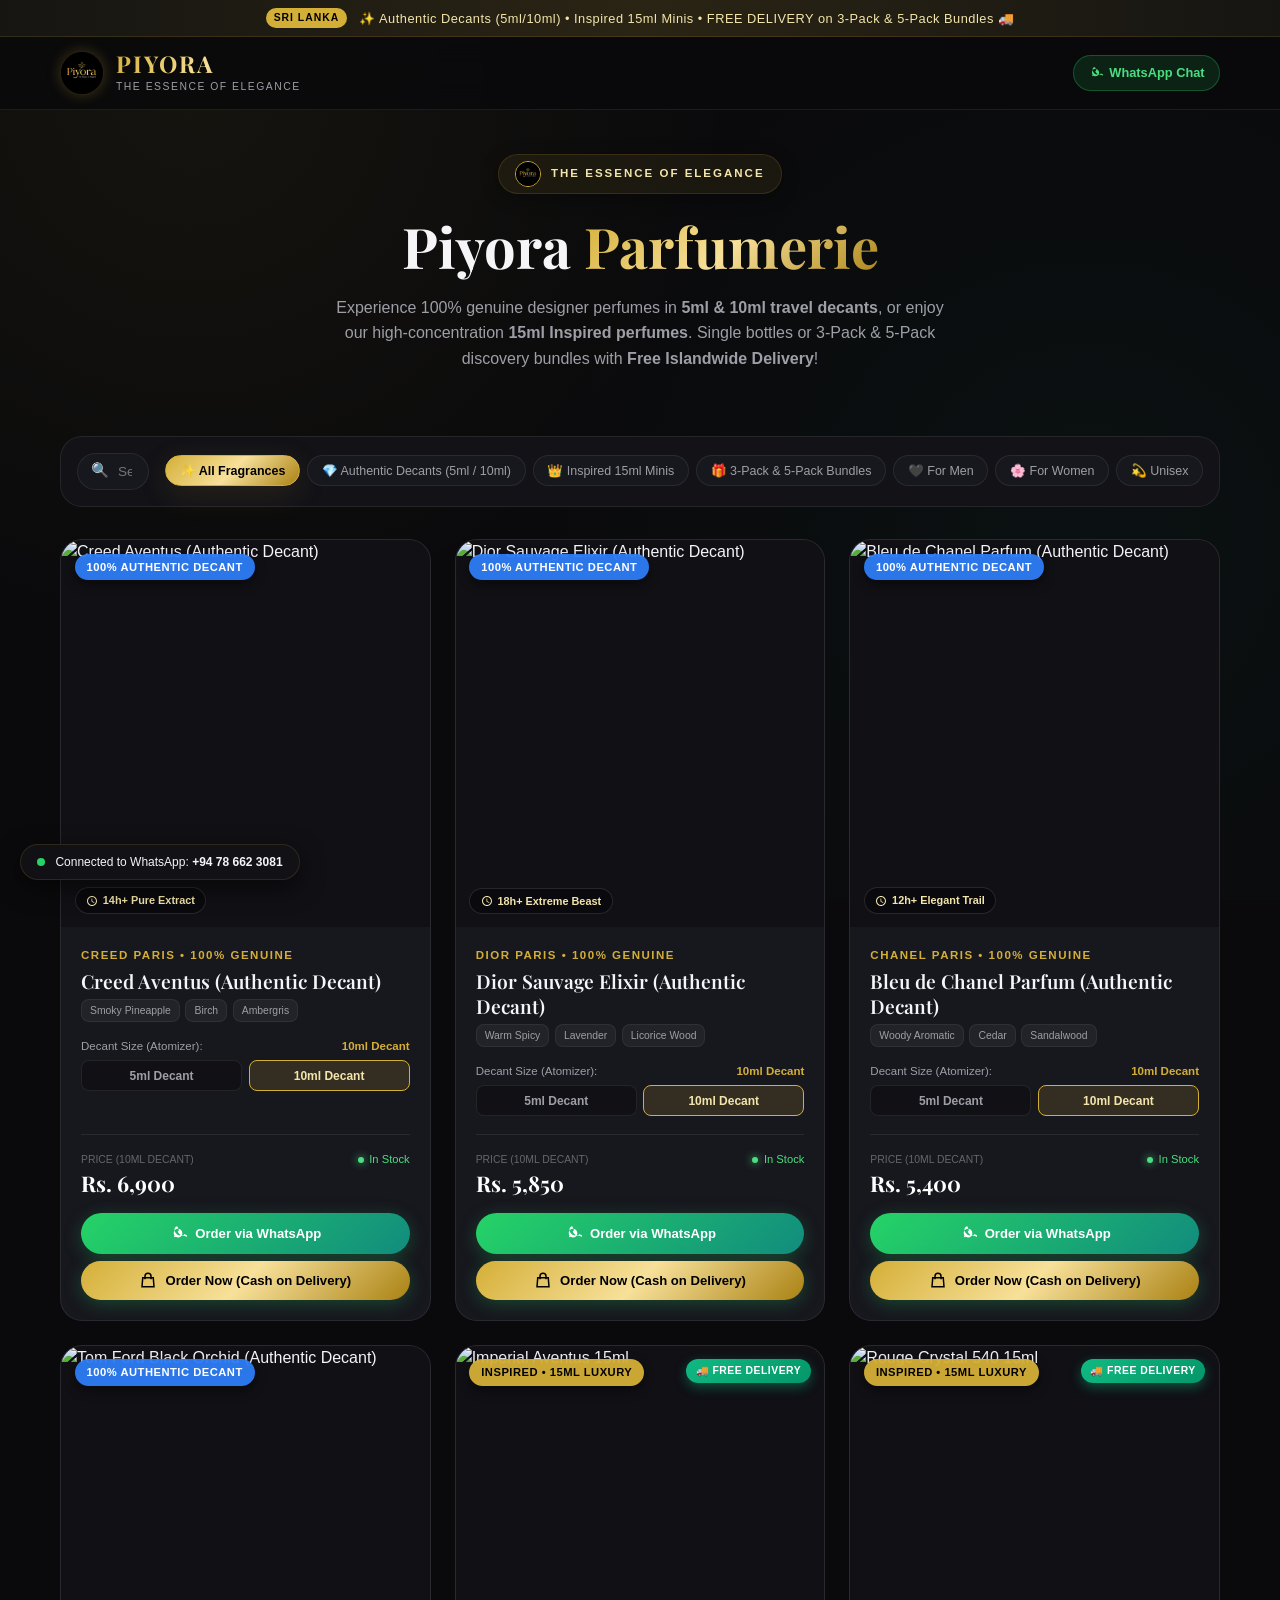
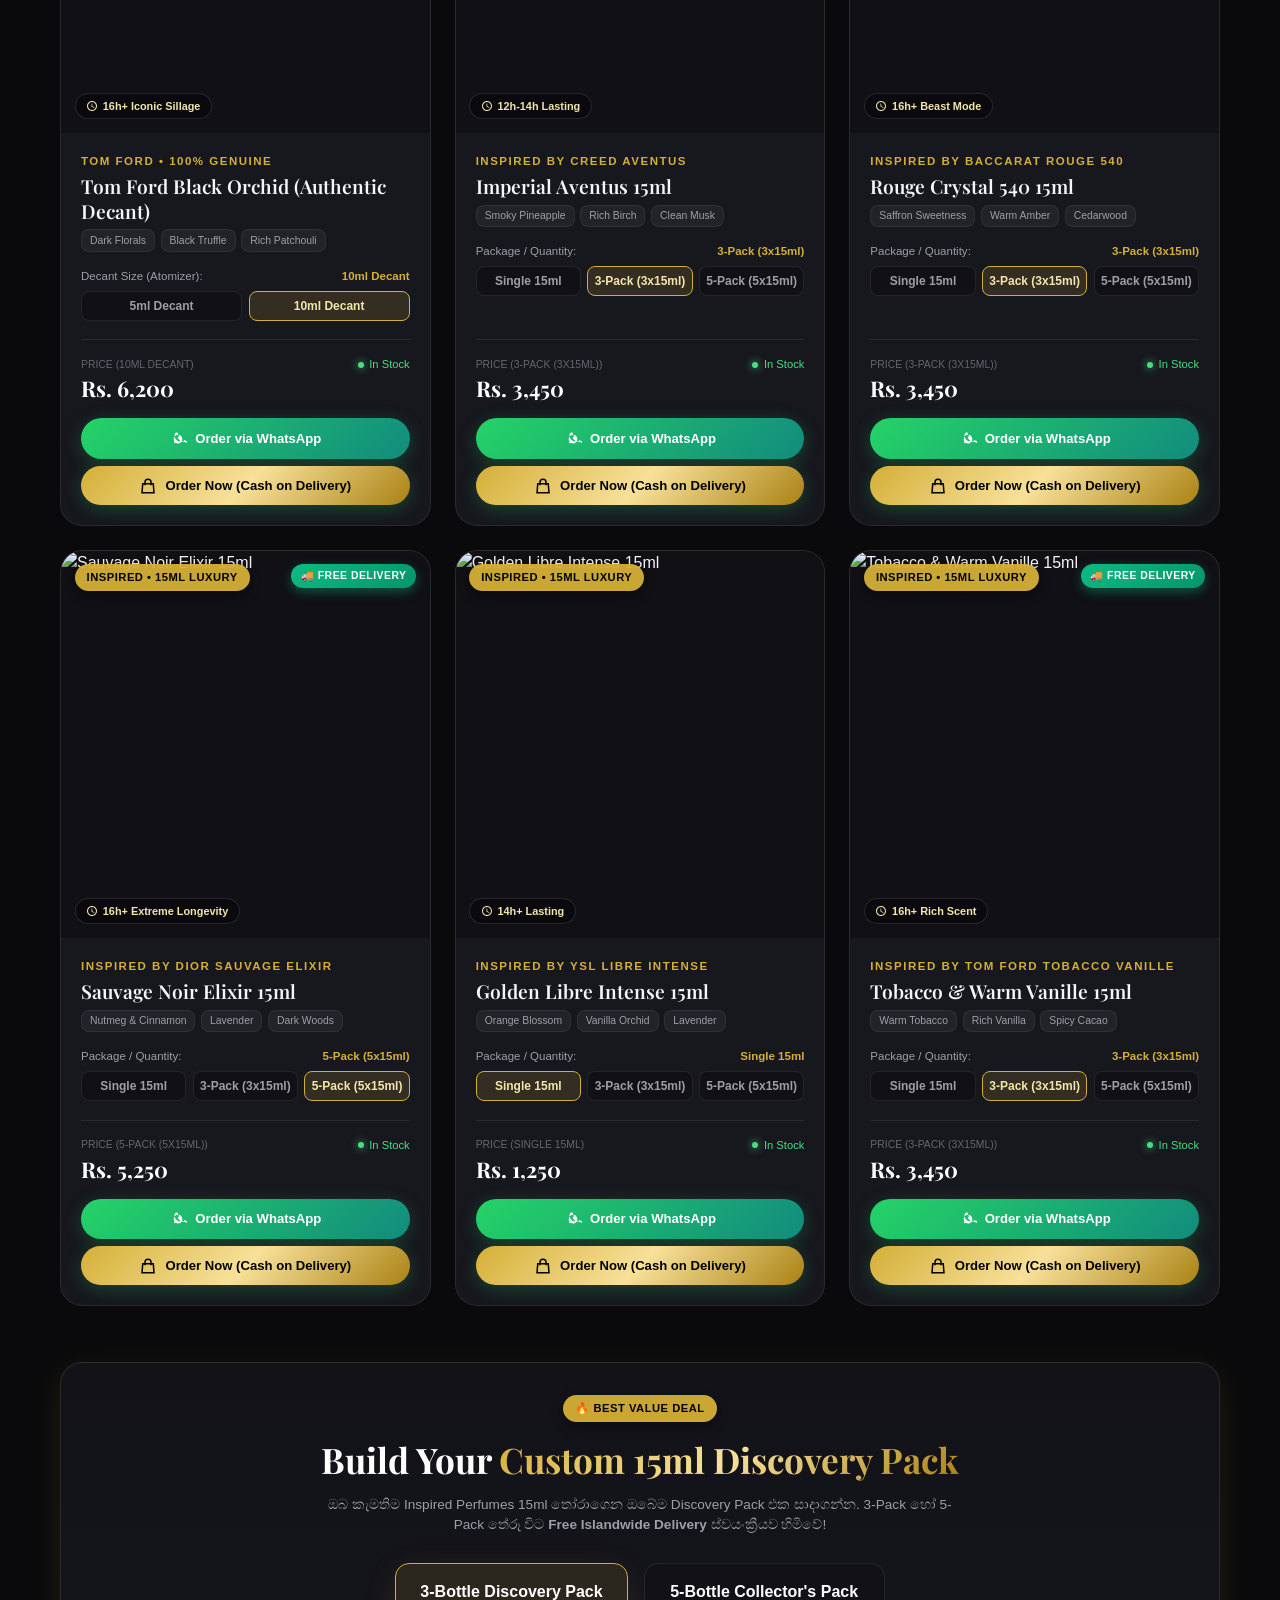
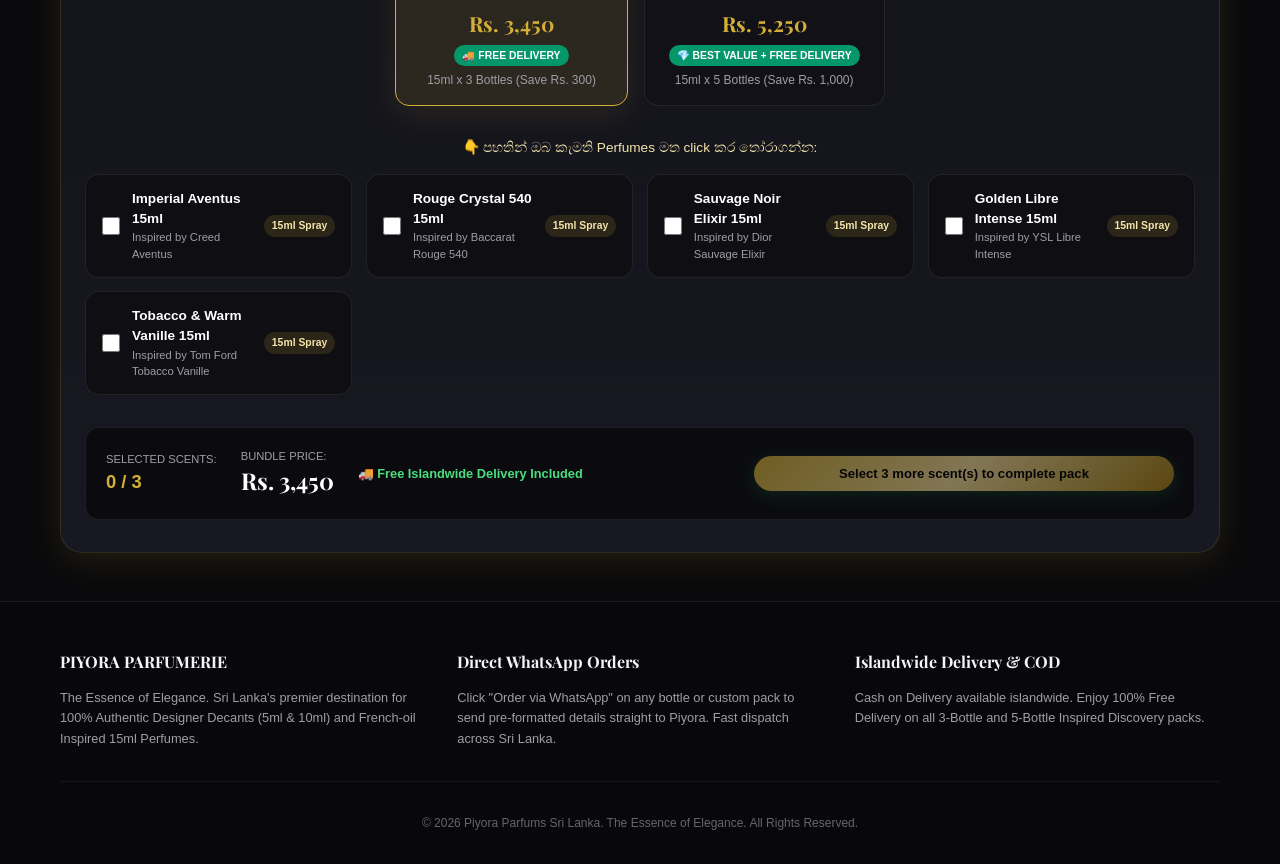
==== commit 3bbe2f5f: "Add WhatsApp order button directly above Order Now button" ====
--- a/index.html
+++ b/index.html
@@ -131,9 +131,15 @@
           </div>
         </div>
 
-        <a href="#" class="btn-whatsapp-order" id="btnOrderPack" style="max-width:400px; text-decoration:none;">
-          <span>Select scents to order</span>
-        </a>
+        <div class="pack-btns-wrap" style="display:flex; flex-direction:column; gap:0.5rem; max-width:420px; width:100%;">
+          <a href="#" class="btn-whatsapp-order" id="btnOrderPackWa" style="text-decoration:none; display:none;">
+            <svg width="18" height="18" fill="currentColor" viewBox="0 0 24 24"><path d="M12.031 6.172c-3.181 0-5.767 2.586-5.768 5.766-.001 1.298.38 2.27 1.019 3.287l-.711 2.598 2.668-.699c.969.585 1.761.884 2.792.884l.006-.001c3.18 0 5.766-2.587 5.767-5.766.001-3.182-2.585-5.769-5.766-5.769zm3.375 8.167c-.145.408-.847.785-1.18.835-.327.05-.75.074-2.155-.508-1.796-.745-2.955-2.57-3.044-2.691-.089-.12-1.745-2.324-1.745-4.433 0-2.11 1.104-3.144 1.498-3.555.394-.411.859-.514 1.146-.514.286 0 .573.003.824.015.267.013.626-.101.979.745.367.881 1.254 3.064 1.362 3.285.108.22.18.479.036.768-.144.288-.216.468-.432.72-.216.252-.455.563-.65.755-.216.216-.441.451-.19.882.252.432 1.121 1.849 2.404 2.993 1.65 1.472 3.042 1.928 3.474 2.144.432.216.684.18.936-.108.252-.288 1.077-1.258 1.364-1.69.287-.432.573-.36.967-.216.394.144 2.502 1.179 2.932 1.395.43.216.717.324.824.504.108.18.108 1.044-.216 1.452z"/></svg>
+            <span>Order Pack via WhatsApp</span>
+          </a>
+          <button type="button" class="btn-whatsapp-order btn-order-now" id="btnOrderPack" style="text-decoration:none;">
+            <span>Select scents to order</span>
+          </button>
+        </div>
       </div>
     </section>
 
--- a/style.css
+++ b/style.css
@@ -630,6 +630,21 @@
   transform: translateY(0);
 }
 
+.card-btn-stack {
+  display: flex;
+  flex-direction: column;
+  gap: 0.45rem;
+  width: 100%;
+}
+.btn-card-wa {
+  padding: 0.65rem 0.9rem;
+  font-size: 0.82rem;
+}
+.btn-order-now {
+  padding: 0.65rem 0.9rem;
+  font-size: 0.82rem;
+}
+
 /* Interactive Modal / Quick View Drawer */
 .modal-overlay {
   position: fixed;
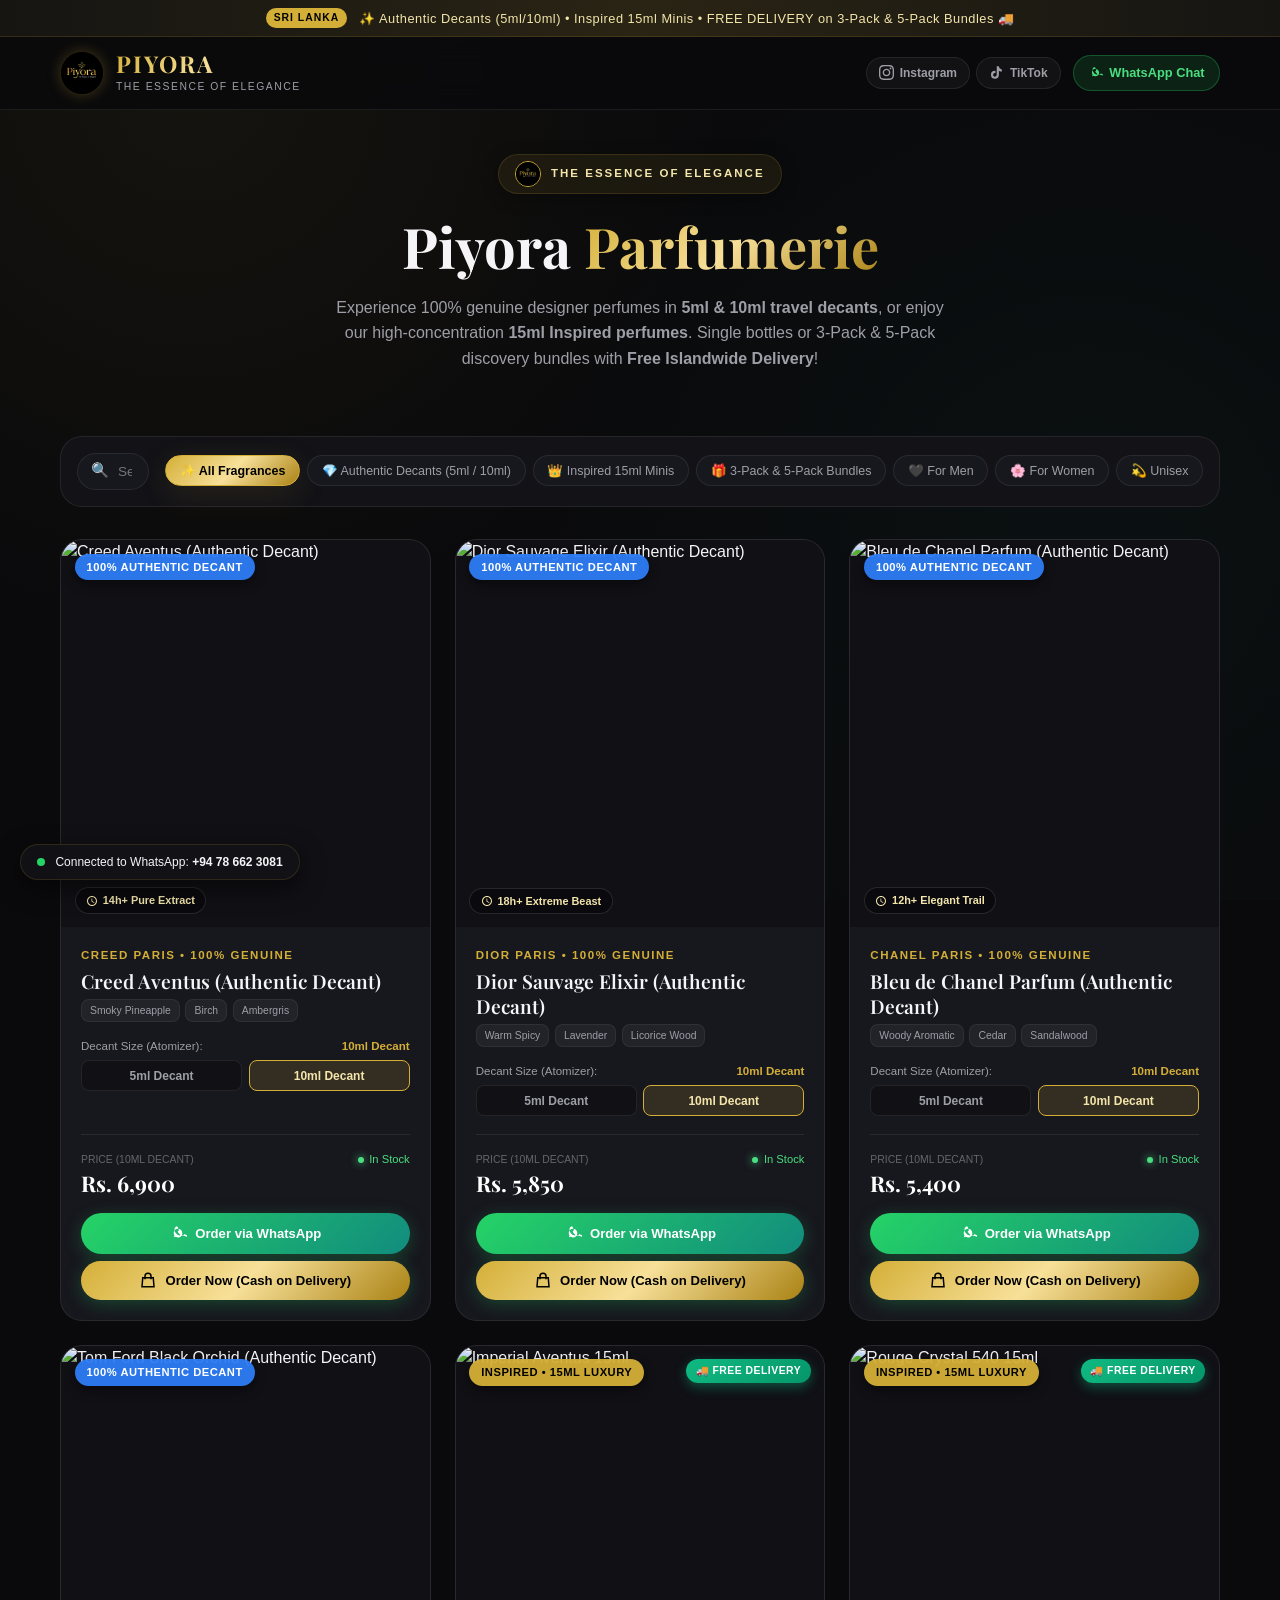
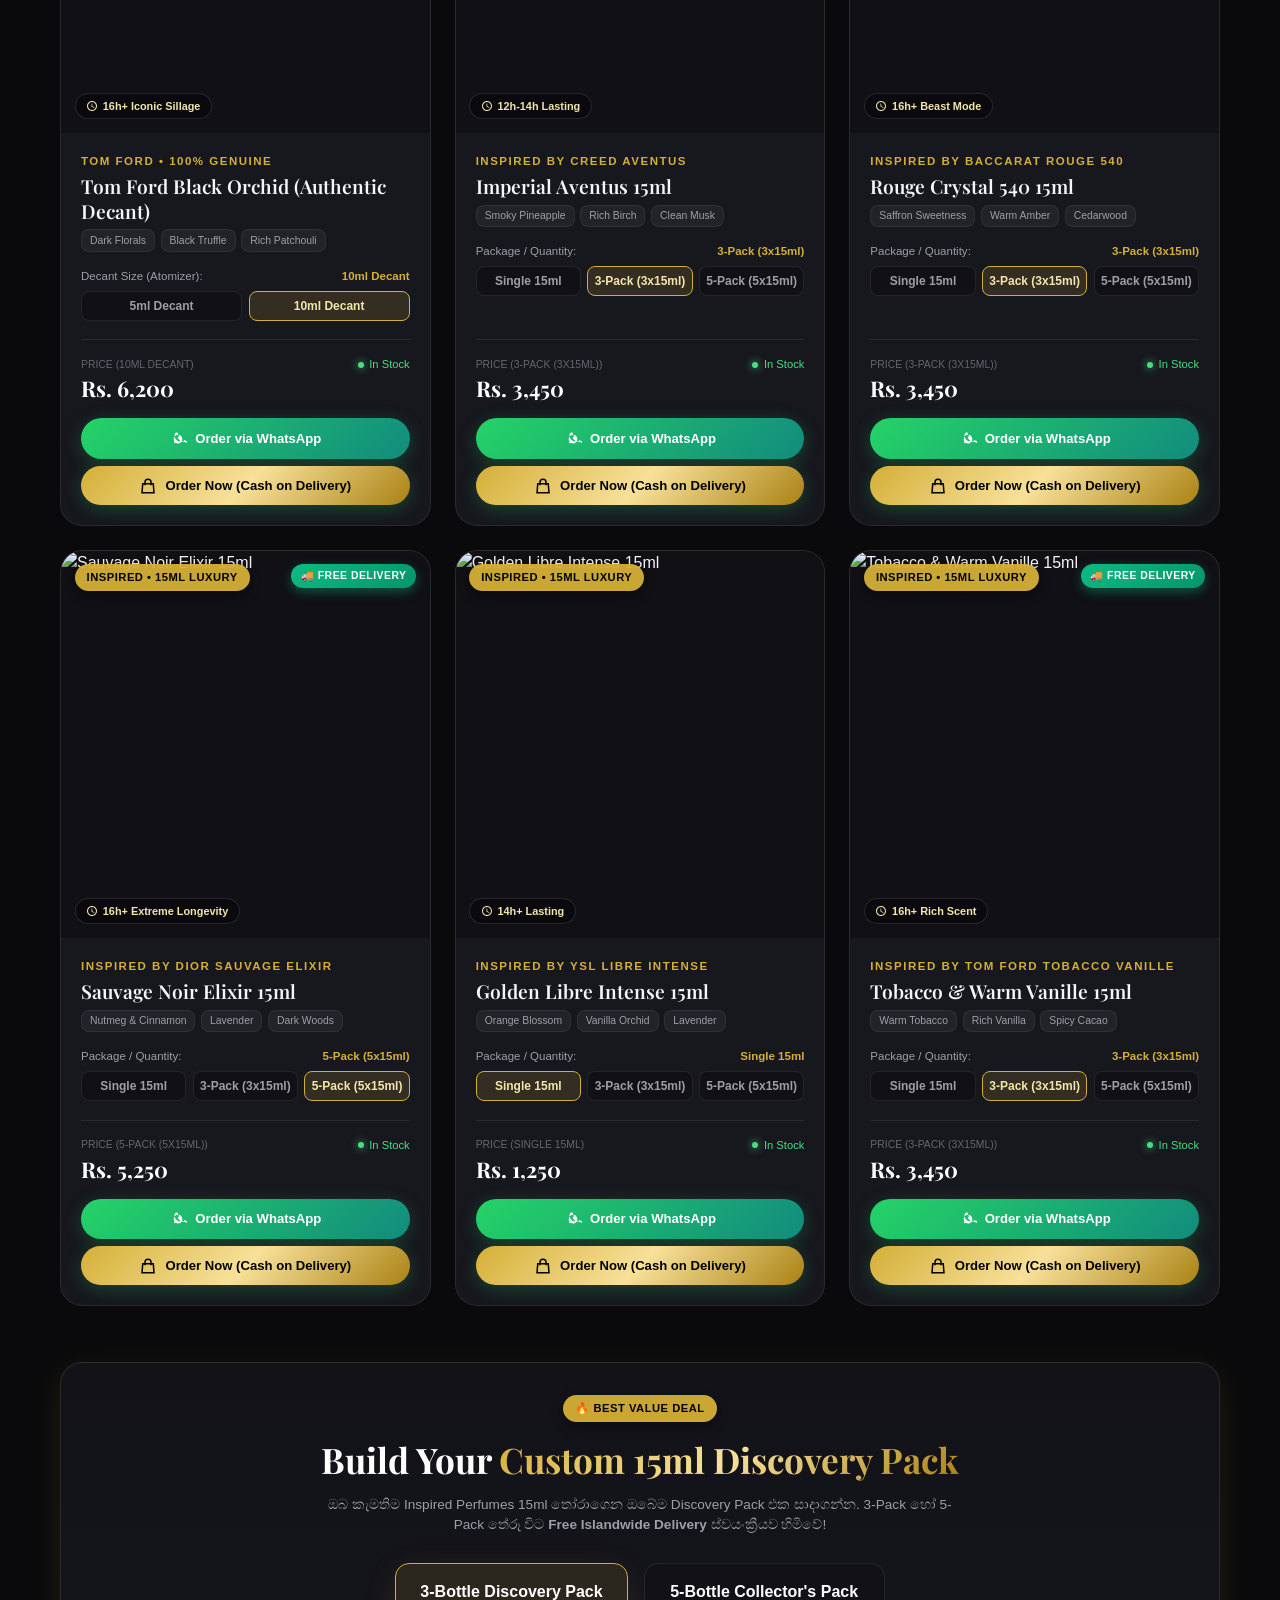
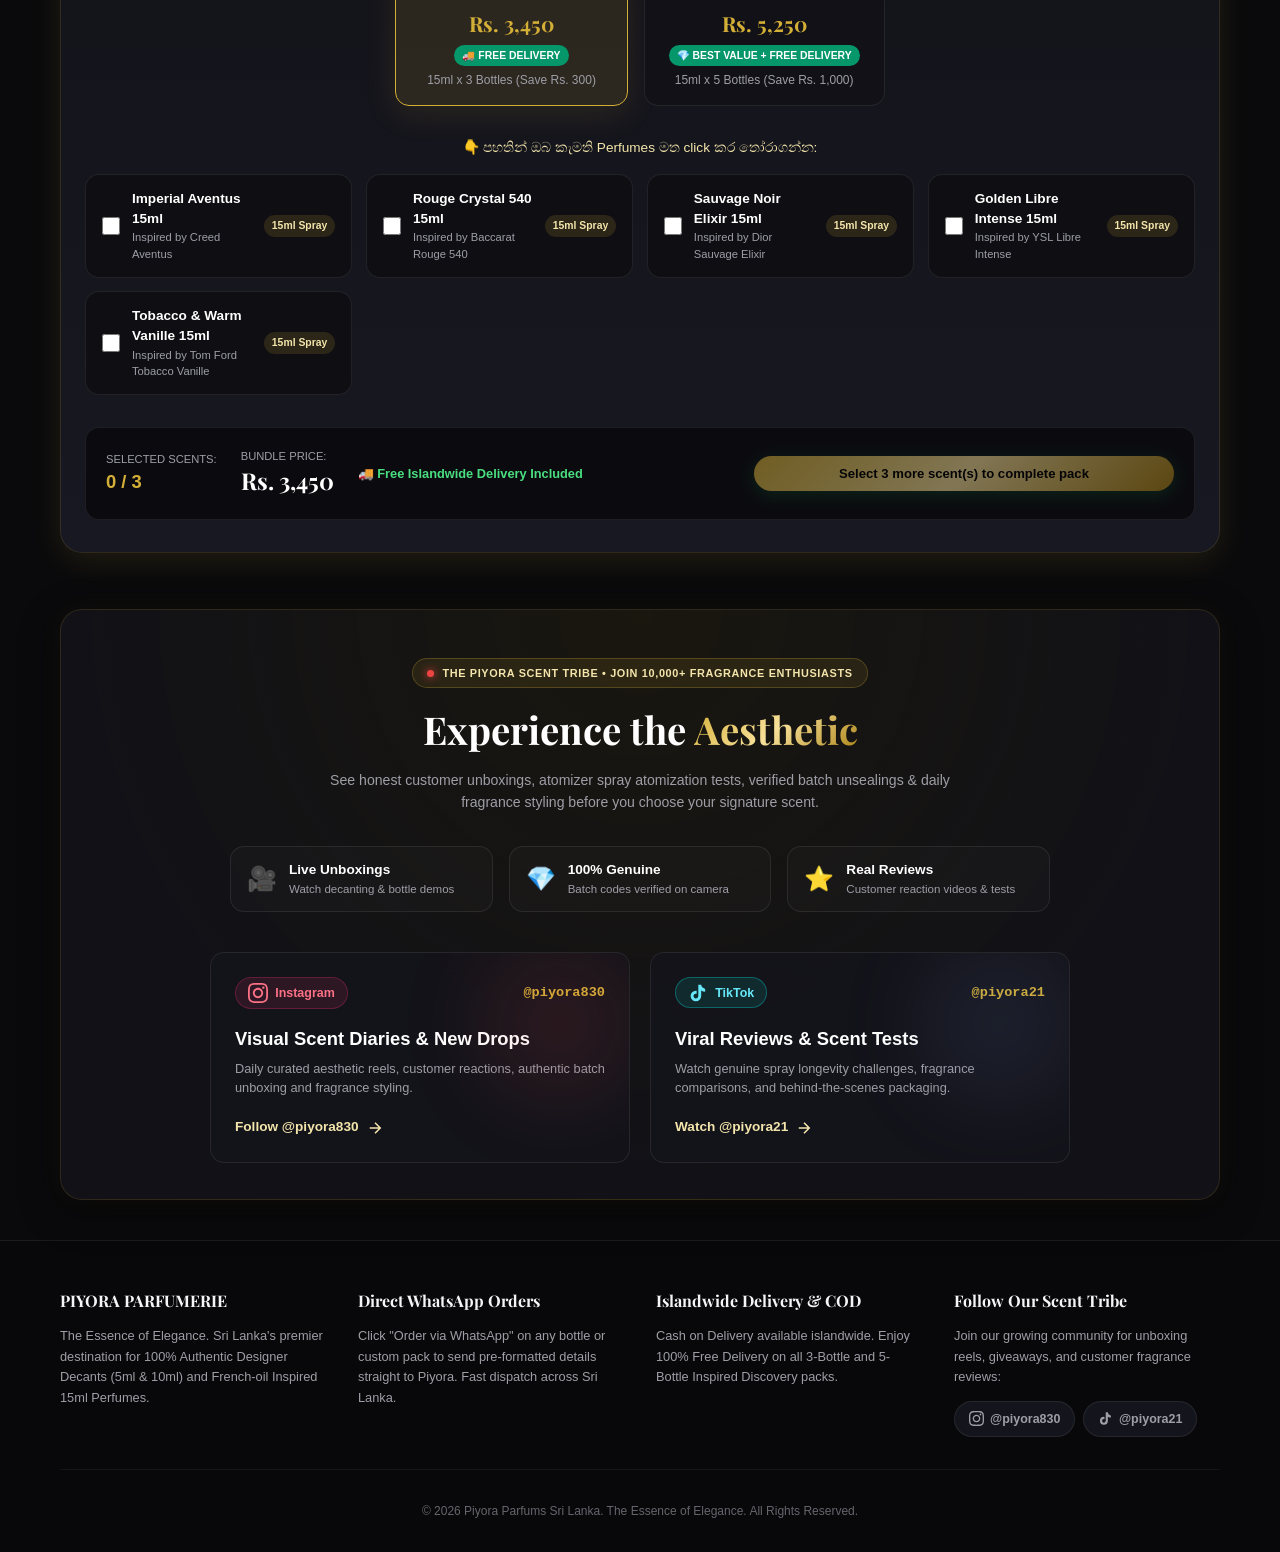
==== commit ab761b96: "Add neuromarketing luxury social experience section and links for Instagram and TikTok" ====
--- a/index.html
+++ b/index.html
@@ -36,6 +36,16 @@
       </a>
 
       <div class="header-actions">
+        <div class="header-social-pills">
+          <a href="https://www.instagram.com/piyora830?utm_source=qr&rpxt=MXhvZDU5aDFicnM1Mg==" target="_blank" rel="noopener noreferrer" class="header-social-btn ig" title="Instagram @piyora830" aria-label="Instagram">
+            <svg width="15" height="15" viewBox="0 0 24 24" fill="currentColor"><path d="M12 2.163c3.204 0 3.584.012 4.85.07 3.252.148 4.771 1.691 4.919 4.919.058 1.265.069 1.645.069 4.849 0 3.205-.012 3.584-.069 4.849-.149 3.225-1.664 4.771-4.919 4.919-1.266.058-1.644.07-4.85.07-3.204 0-3.584-.012-4.849-.07-3.26-.149-4.771-1.699-4.919-4.92-.058-1.265-.07-1.644-.07-4.849 0-3.204.013-3.583.07-4.849.149-3.227 1.664-4.771 4.919-4.919 1.266-.057 1.645-.069 4.849-.069zm0-2.163c-3.259 0-3.667.014-4.947.072-4.358.2-6.78 2.618-6.98 6.98-.059 1.281-.073 1.689-.073 4.948 0 3.259.014 3.668.072 4.948.2 4.358 2.618 6.78 6.98 6.98 1.281.058 1.689.072 4.948.072 3.259 0 3.668-.014 4.948-.072 4.354-.2 6.782-2.618 6.979-6.98.059-1.28.073-1.689.073-4.948 0-3.259-.014-3.667-.072-4.947-.196-4.354-2.617-6.78-6.979-6.98-1.281-.059-1.69-.073-4.949-.073zm0 5.838c-3.403 0-6.162 2.759-6.162 6.162s2.759 6.163 6.162 6.163 6.162-2.759 6.162-6.163c0-3.403-2.759-6.162-6.162-6.162zm0 10.162c-2.209 0-4-1.79-4-4 0-2.209 1.791-4 4-4s4 1.791 4 4c0 2.21-1.791 4-4 4zm6.406-11.845c-.796 0-1.441.645-1.441 1.44s.645 1.44 1.441 1.44c.795 0 1.439-.645 1.439-1.44s-.644-1.44-1.439-1.44z"/></svg>
+            <span class="social-btn-text">Instagram</span>
+          </a>
+          <a href="https://www.tiktok.com/@piyora21?_r=1&_t=ZS-9B8zPv1XeBZ" target="_blank" rel="noopener noreferrer" class="header-social-btn tt" title="TikTok @piyora21" aria-label="TikTok">
+            <svg width="15" height="15" viewBox="0 0 24 24" fill="currentColor"><path d="M19.59 6.69a4.83 4.83 0 0 1-3.77-4.25V2h-3.45v13.67a2.89 2.89 0 0 1-5.2 1.74 2.89 2.89 0 0 1 2.31-4.64c.298-.002.595.042.88.13V9.4a6.33 6.33 0 0 0-.88-.06A6.34 6.34 0 0 0 3.14 15.7a6.34 6.34 0 0 0 6.34 6.34 6.34 6.34 0 0 0 6.34-6.34V9.06a8.21 8.21 0 0 0 4.77 1.52V7.13a4.79 4.79 0 0 1-1-.44z"/></svg>
+            <span class="social-btn-text">TikTok</span>
+          </a>
+        </div>
         <a href="https://wa.me/94786623081?text=Hi%20Piyora!%20I%20would%20like%20to%20inquire%20about%20your%20Decants%20and%2015ml%20Perfume%20Packs." target="_blank" rel="noopener noreferrer" class="header-contact-btn">
           <svg width="15" height="15" fill="currentColor" viewBox="0 0 24 24"><path d="M12.031 6.172c-3.181 0-5.767 2.586-5.768 5.766-.001 1.298.38 2.27 1.019 3.287l-.711 2.598 2.668-.699c.969.585 1.761.884 2.792.884l.006-.001c3.18 0 5.766-2.587 5.767-5.766.001-3.182-2.585-5.769-5.766-5.769zm3.375 8.167c-.145.408-.847.785-1.18.835-.327.05-.75.074-2.155-.508-1.796-.745-2.955-2.57-3.044-2.691-.089-.12-1.745-2.324-1.745-4.433 0-2.11 1.104-3.144 1.498-3.555.394-.411.859-.514 1.146-.514.286 0 .573.003.824.015.267.013.626-.101.979.745.367.881 1.254 3.064 1.362 3.285.108.22.18.479.036.768-.144.288-.216.468-.432.72-.216.252-.455.563-.65.755-.216.216-.441.451-.19.882.252.432 1.121 1.849 2.404 2.993 1.65 1.472 3.042 1.928 3.474 2.144.432.216.684.18.936-.108.252-.288 1.077-1.258 1.364-1.69.287-.432.573-.36.967-.216.394.144 2.502 1.179 2.932 1.395.43.216.717.324.824.504.108.18.108 1.044-.216 1.452z"/></svg>
           <span>WhatsApp Chat</span>
@@ -143,6 +153,99 @@
       </div>
     </section>
 
+    <!-- ========================================================
+         NEUROMARKETING SOCIAL PROOF & COMMUNITY AESTHETIC SECTION
+         ======================================================== -->
+    <section class="social-aesthetic-section">
+      <div class="social-section-inner">
+        <div class="social-badge-pill">
+          <span class="social-pulse-dot"></span>
+          <span>THE PIYORA SCENT TRIBE • JOIN 10,000+ FRAGRANCE ENTHUSIASTS</span>
+        </div>
+        
+        <h2 class="social-section-title">Experience the <span>Aesthetic</span></h2>
+        <p class="social-section-desc">
+          See honest customer unboxings, atomizer spray atomization tests, verified batch unsealings & daily fragrance styling before you choose your signature scent.
+        </p>
+
+        <!-- Trust & Neuro-Engagement Metrics -->
+        <div class="social-metrics-bar">
+          <div class="social-metric-item">
+            <span class="metric-icon">🎥</span>
+            <div class="metric-text">
+              <strong>Live Unboxings</strong>
+              <span>Watch decanting & bottle demos</span>
+            </div>
+          </div>
+          <div class="social-metric-item">
+            <span class="metric-icon">💎</span>
+            <div class="metric-text">
+              <strong>100% Genuine</strong>
+              <span>Batch codes verified on camera</span>
+            </div>
+          </div>
+          <div class="social-metric-item">
+            <span class="metric-icon">⭐</span>
+            <div class="metric-text">
+              <strong>Real Reviews</strong>
+              <span>Customer reaction videos & tests</span>
+            </div>
+          </div>
+        </div>
+
+        <!-- Social Action Cards -->
+        <div class="social-cards-grid">
+          <!-- Instagram Card -->
+          <a href="https://www.instagram.com/piyora830?utm_source=qr&rpxt=MXhvZDU5aDFicnM1Mg==" target="_blank" rel="noopener noreferrer" class="social-experience-card card-instagram">
+            <div class="card-glow-layer ig-glow"></div>
+            <div class="social-card-top">
+              <div class="social-platform-badge ig-badge">
+                <svg width="20" height="20" viewBox="0 0 24 24" fill="currentColor">
+                  <path d="M12 2.163c3.204 0 3.584.012 4.85.07 3.252.148 4.771 1.691 4.919 4.919.058 1.265.069 1.645.069 4.849 0 3.205-.012 3.584-.069 4.849-.149 3.225-1.664 4.771-4.919 4.919-1.266.058-1.644.07-4.85.07-3.204 0-3.584-.012-4.849-.07-3.26-.149-4.771-1.699-4.919-4.92-.058-1.265-.07-1.644-.07-4.849 0-3.204.013-3.583.07-4.849.149-3.227 1.664-4.771 4.919-4.919 1.266-.057 1.645-.069 4.849-.069zm0-2.163c-3.259 0-3.667.014-4.947.072-4.358.2-6.78 2.618-6.98 6.98-.059 1.281-.073 1.689-.073 4.948 0 3.259.014 3.668.072 4.948.2 4.358 2.618 6.78 6.98 6.98 1.281.058 1.689.072 4.948.072 3.259 0 3.668-.014 4.948-.072 4.354-.2 6.782-2.618 6.979-6.98.059-1.28.073-1.689.073-4.948 0-3.259-.014-3.667-.072-4.947-.196-4.354-2.617-6.78-6.979-6.98-1.281-.059-1.69-.073-4.949-.073zm0 5.838c-3.403 0-6.162 2.759-6.162 6.162s2.759 6.163 6.162 6.163 6.162-2.759 6.162-6.163c0-3.403-2.759-6.162-6.162-6.162zm0 10.162c-2.209 0-4-1.79-4-4 0-2.209 1.791-4 4-4s4 1.791 4 4c0 2.21-1.791 4-4 4zm6.406-11.845c-.796 0-1.441.645-1.441 1.44s.645 1.44 1.441 1.44c.795 0 1.439-.645 1.439-1.44s-.644-1.44-1.439-1.44z"/>
+                </svg>
+                <span>Instagram</span>
+              </div>
+              <span class="social-handle">@piyora830</span>
+            </div>
+            
+            <div class="social-card-body">
+              <h3 class="social-card-heading">Visual Scent Diaries & New Drops</h3>
+              <p class="social-card-sub">Daily curated aesthetic reels, customer reactions, authentic batch unboxing and fragrance styling.</p>
+            </div>
+
+            <div class="social-card-action">
+              <span>Follow @piyora830</span>
+              <svg width="18" height="18" fill="none" stroke="currentColor" stroke-width="2" viewBox="0 0 24 24"><path d="M5 12h14M12 5l7 7-7 7"/></svg>
+            </div>
+          </a>
+
+          <!-- TikTok Card -->
+          <a href="https://www.tiktok.com/@piyora21?_r=1&_t=ZS-9B8zPv1XeBZ" target="_blank" rel="noopener noreferrer" class="social-experience-card card-tiktok">
+            <div class="card-glow-layer tt-glow"></div>
+            <div class="social-card-top">
+              <div class="social-platform-badge tt-badge">
+                <svg width="20" height="20" viewBox="0 0 24 24" fill="currentColor">
+                  <path d="M19.59 6.69a4.83 4.83 0 0 1-3.77-4.25V2h-3.45v13.67a2.89 2.89 0 0 1-5.2 1.74 2.89 2.89 0 0 1 2.31-4.64c.298-.002.595.042.88.13V9.4a6.33 6.33 0 0 0-.88-.06A6.34 6.34 0 0 0 3.14 15.7a6.34 6.34 0 0 0 6.34 6.34 6.34 6.34 0 0 0 6.34-6.34V9.06a8.21 8.21 0 0 0 4.77 1.52V7.13a4.79 4.79 0 0 1-1-.44z"/>
+                </svg>
+                <span>TikTok</span>
+              </div>
+              <span class="social-handle">@piyora21</span>
+            </div>
+            
+            <div class="social-card-body">
+              <h3 class="social-card-heading">Viral Reviews & Scent Tests</h3>
+              <p class="social-card-sub">Watch genuine spray longevity challenges, fragrance comparisons, and behind-the-scenes packaging.</p>
+            </div>
+
+            <div class="social-card-action">
+              <span>Watch @piyora21</span>
+              <svg width="18" height="18" fill="none" stroke="currentColor" stroke-width="2" viewBox="0 0 24 24"><path d="M5 12h14M12 5l7 7-7 7"/></svg>
+            </div>
+          </a>
+        </div>
+      </div>
+    </section>
+
   </main>
 
   <!-- Modal Container for Fragrance Pyramid & Detailed View -->
@@ -265,6 +368,20 @@
           <h5>Islandwide Delivery & COD</h5>
           <p>Cash on Delivery available islandwide. Enjoy 100% Free Delivery on all 3-Bottle and 5-Bottle Inspired Discovery packs.</p>
         </div>
+        <div class="footer-col">
+          <h5>Follow Our Scent Tribe</h5>
+          <p>Join our growing community for unboxing reels, giveaways, and customer fragrance reviews:</p>
+          <div class="footer-social-strip">
+            <a href="https://www.instagram.com/piyora830?utm_source=qr&rpxt=MXhvZDU5aDFicnM1Mg==" target="_blank" rel="noopener noreferrer" class="footer-social-btn ig" title="Instagram @piyora830">
+              <svg width="15" height="15" viewBox="0 0 24 24" fill="currentColor"><path d="M12 2.163c3.204 0 3.584.012 4.85.07 3.252.148 4.771 1.691 4.919 4.919.058 1.265.069 1.645.069 4.849 0 3.205-.012 3.584-.069 4.849-.149 3.225-1.664 4.771-4.919 4.919-1.266.058-1.644.07-4.85.07-3.204 0-3.584-.012-4.849-.07-3.26-.149-4.771-1.699-4.919-4.92-.058-1.265-.07-1.644-.07-4.849 0-3.204.013-3.583.07-4.849.149-3.227 1.664-4.771 4.919-4.919 1.266-.057 1.645-.069 4.849-.069zm0-2.163c-3.259 0-3.667.014-4.947.072-4.358.2-6.78 2.618-6.98 6.98-.059 1.281-.073 1.689-.073 4.948 0 3.259.014 3.668.072 4.948.2 4.358 2.618 6.78 6.98 6.98 1.281.058 1.689.072 4.948.072 3.259 0 3.668-.014 4.948-.072 4.354-.2 6.782-2.618 6.979-6.98.059-1.28.073-1.689.073-4.948 0-3.259-.014-3.667-.072-4.947-.196-4.354-2.617-6.78-6.979-6.98-1.281-.059-1.69-.073-4.949-.073zm0 5.838c-3.403 0-6.162 2.759-6.162 6.162s2.759 6.163 6.162 6.163 6.162-2.759 6.162-6.163c0-3.403-2.759-6.162-6.162-6.162zm0 10.162c-2.209 0-4-1.79-4-4 0-2.209 1.791-4 4-4s4 1.791 4 4c0 2.21-1.791 4-4 4zm6.406-11.845c-.796 0-1.441.645-1.441 1.44s.645 1.44 1.441 1.44c.795 0 1.439-.645 1.439-1.44s-.644-1.44-1.439-1.44z"/></svg>
+              <span>@piyora830</span>
+            </a>
+            <a href="https://www.tiktok.com/@piyora21?_r=1&_t=ZS-9B8zPv1XeBZ" target="_blank" rel="noopener noreferrer" class="footer-social-btn tt" title="TikTok @piyora21">
+              <svg width="15" height="15" viewBox="0 0 24 24" fill="currentColor"><path d="M19.59 6.69a4.83 4.83 0 0 1-3.77-4.25V2h-3.45v13.67a2.89 2.89 0 0 1-5.2 1.74 2.89 2.89 0 0 1 2.31-4.64c.298-.002.595.042.88.13V9.4a6.33 6.33 0 0 0-.88-.06A6.34 6.34 0 0 0 3.14 15.7a6.34 6.34 0 0 0 6.34 6.34 6.34 6.34 0 0 0 6.34-6.34V9.06a8.21 8.21 0 0 0 4.77 1.52V7.13a4.79 4.79 0 0 1-1-.44z"/></svg>
+              <span>@piyora21</span>
+            </a>
+          </div>
+        </div>
       </div>
       <div class="footer-bottom">
         &copy; 2026 Piyora Parfums Sri Lanka. The Essence of Elegance. All Rights Reserved.
--- a/style.css
+++ b/style.css
@@ -2125,3 +2125,290 @@
   background: #38bdf8;
   color: #000;
 }
+
+/* ========================================================
+   NEUROMARKETING SOCIAL & COMMUNITY EXPERIENCE
+   ======================================================== */
+
+/* Header Social Pills */
+.header-social-pills {
+  display: flex;
+  align-items: center;
+  gap: 0.4rem;
+}
+.header-social-btn {
+  display: inline-flex;
+  align-items: center;
+  gap: 0.35rem;
+  padding: 0.4rem 0.75rem;
+  border-radius: var(--radius-pill);
+  font-size: 0.75rem;
+  font-weight: 600;
+  text-decoration: none;
+  background: rgba(255, 255, 255, 0.04);
+  border: 1px solid var(--border-glass);
+  color: var(--text-muted);
+  transition: var(--transition);
+}
+.header-social-btn:hover {
+  transform: translateY(-1px);
+  color: #fff;
+}
+.header-social-btn.ig:hover {
+  background: linear-gradient(135deg, rgba(225, 48, 108, 0.2) 0%, rgba(253, 29, 29, 0.2) 50%, rgba(245, 96, 64, 0.2) 100%);
+  border-color: rgba(225, 48, 108, 0.5);
+  color: #fca5a5;
+  box-shadow: 0 0 16px rgba(225, 48, 108, 0.25);
+}
+.header-social-btn.tt:hover {
+  background: linear-gradient(135deg, rgba(0, 242, 234, 0.15) 0%, rgba(255, 0, 80, 0.15) 100%);
+  border-color: rgba(0, 242, 234, 0.4);
+  color: #a5f3fc;
+  box-shadow: 0 0 16px rgba(0, 242, 234, 0.25);
+}
+@media (max-width: 600px) {
+  .header-social-btn .social-btn-text {
+    display: none;
+  }
+  .header-social-btn {
+    padding: 0.4rem 0.55rem;
+  }
+}
+
+/* Social Aesthetic Section */
+.social-aesthetic-section {
+  margin: 3.5rem 0 2.5rem;
+  position: relative;
+}
+.social-section-inner {
+  background: radial-gradient(circle at 50% 0%, rgba(212, 175, 55, 0.08) 0%, rgba(18, 18, 24, 0.95) 70%);
+  border: 1px solid var(--border-subtle);
+  border-radius: var(--radius-lg);
+  padding: 3rem 1.75rem 2.25rem;
+  text-align: center;
+  position: relative;
+  overflow: hidden;
+  box-shadow: 0 12px 40px rgba(0, 0, 0, 0.4), 0 0 25px rgba(212, 175, 55, 0.06);
+}
+.social-badge-pill {
+  display: inline-flex;
+  align-items: center;
+  gap: 0.5rem;
+  background: rgba(212, 175, 55, 0.1);
+  border: 1px solid rgba(212, 175, 55, 0.25);
+  padding: 0.35rem 0.9rem;
+  border-radius: var(--radius-pill);
+  font-size: 0.68rem;
+  font-weight: 700;
+  letter-spacing: 0.06em;
+  color: var(--accent-gold-light);
+  margin-bottom: 0.85rem;
+}
+.social-pulse-dot {
+  width: 7px;
+  height: 7px;
+  border-radius: 50%;
+  background: #ef4444;
+  box-shadow: 0 0 8px #ef4444;
+  animation: pulse 1.6s infinite;
+}
+.social-section-title {
+  font-family: var(--font-serif);
+  font-size: clamp(1.6rem, 3.8vw, 2.4rem);
+  color: #fff;
+  margin-bottom: 0.6rem;
+}
+.social-section-title span {
+  background: var(--accent-gold-gradient);
+  -webkit-background-clip: text;
+  -webkit-text-fill-color: transparent;
+}
+.social-section-desc {
+  max-width: 620px;
+  margin: 0 auto 2rem;
+  color: var(--text-muted);
+  font-size: 0.88rem;
+  line-height: 1.6;
+}
+
+/* Trust Metrics Bar */
+.social-metrics-bar {
+  display: grid;
+  grid-template-columns: repeat(auto-fit, minmax(200px, 1fr));
+  gap: 1rem;
+  max-width: 820px;
+  margin: 0 auto 2.5rem;
+}
+.social-metric-item {
+  background: rgba(255, 255, 255, 0.02);
+  border: 1px solid var(--border-glass);
+  border-radius: var(--radius-md);
+  padding: 0.85rem 1rem;
+  display: flex;
+  align-items: center;
+  gap: 0.75rem;
+  text-align: left;
+}
+.metric-icon {
+  font-size: 1.5rem;
+  flex-shrink: 0;
+}
+.metric-text strong {
+  display: block;
+  font-size: 0.85rem;
+  color: #fff;
+}
+.metric-text span {
+  display: block;
+  font-size: 0.72rem;
+  color: var(--text-muted);
+}
+
+/* Social Cards Grid */
+.social-cards-grid {
+  display: grid;
+  grid-template-columns: 1fr 1fr;
+  gap: 1.25rem;
+  max-width: 860px;
+  margin: 0 auto;
+}
+@media (max-width: 650px) {
+  .social-cards-grid {
+    grid-template-columns: 1fr;
+  }
+}
+.social-experience-card {
+  background: rgba(20, 20, 28, 0.8);
+  border: 1px solid rgba(255, 255, 255, 0.08);
+  border-radius: var(--radius-md);
+  padding: 1.5rem;
+  text-decoration: none;
+  text-align: left;
+  display: flex;
+  flex-direction: column;
+  justify-content: space-between;
+  position: relative;
+  overflow: hidden;
+  transition: var(--transition);
+  backdrop-filter: blur(12px);
+}
+.card-glow-layer {
+  position: absolute;
+  top: 0;
+  right: 0;
+  width: 140px;
+  height: 140px;
+  border-radius: 50%;
+  filter: blur(50px);
+  opacity: 0.15;
+  transition: var(--transition);
+  pointer-events: none;
+}
+.ig-glow {
+  background: radial-gradient(circle, #e1306c 0%, #f77737 100%);
+}
+.tt-glow {
+  background: radial-gradient(circle, #00f2fe 0%, #fe0979 100%);
+}
+.social-experience-card:hover {
+  transform: translateY(-4px);
+  border-color: rgba(212, 175, 55, 0.4);
+  box-shadow: 0 12px 32px rgba(0, 0, 0, 0.5);
+}
+.social-experience-card:hover .card-glow-layer {
+  opacity: 0.35;
+  transform: scale(1.2);
+}
+
+.social-card-top {
+  display: flex;
+  align-items: center;
+  justify-content: space-between;
+  margin-bottom: 1rem;
+}
+.social-platform-badge {
+  display: inline-flex;
+  align-items: center;
+  gap: 0.45rem;
+  font-size: 0.78rem;
+  font-weight: 700;
+  padding: 0.3rem 0.75rem;
+  border-radius: var(--radius-pill);
+}
+.ig-badge {
+  background: rgba(225, 48, 108, 0.12);
+  color: #fb7185;
+  border: 1px solid rgba(225, 48, 108, 0.3);
+}
+.tt-badge {
+  background: rgba(0, 242, 234, 0.1);
+  color: #67e8f9;
+  border: 1px solid rgba(0, 242, 234, 0.3);
+}
+.social-handle {
+  font-family: monospace;
+  font-size: 0.85rem;
+  font-weight: 600;
+  color: var(--accent-gold);
+}
+.social-card-heading {
+  font-size: 1.15rem;
+  font-weight: 600;
+  color: #fff;
+  margin-bottom: 0.4rem;
+}
+.social-card-sub {
+  font-size: 0.8rem;
+  color: var(--text-muted);
+  line-height: 1.5;
+  margin-bottom: 1.25rem;
+}
+.social-card-action {
+  display: flex;
+  align-items: center;
+  gap: 0.45rem;
+  font-size: 0.85rem;
+  font-weight: 700;
+  color: var(--accent-gold-light);
+  transition: var(--transition);
+}
+.social-experience-card:hover .social-card-action {
+  gap: 0.75rem;
+  color: var(--accent-gold);
+}
+
+/* Footer Social Strip */
+.footer-social-strip {
+  display: flex;
+  gap: 0.5rem;
+  margin-top: 0.85rem;
+  flex-wrap: wrap;
+}
+.footer-social-btn {
+  display: inline-flex;
+  align-items: center;
+  gap: 0.4rem;
+  background: #14141c;
+  border: 1px solid var(--border-glass);
+  color: var(--text-muted);
+  text-decoration: none;
+  font-size: 0.78rem;
+  font-weight: 600;
+  padding: 0.45rem 0.85rem;
+  border-radius: var(--radius-pill);
+  transition: var(--transition);
+}
+.footer-social-btn:hover {
+  color: #fff;
+  transform: translateY(-2px);
+}
+.footer-social-btn.ig:hover {
+  border-color: rgba(225, 48, 108, 0.6);
+  background: rgba(225, 48, 108, 0.15);
+  color: #fb7185;
+}
+.footer-social-btn.tt:hover {
+  border-color: rgba(0, 242, 234, 0.6);
+  background: rgba(0, 242, 234, 0.15);
+  color: #67e8f9;
+}
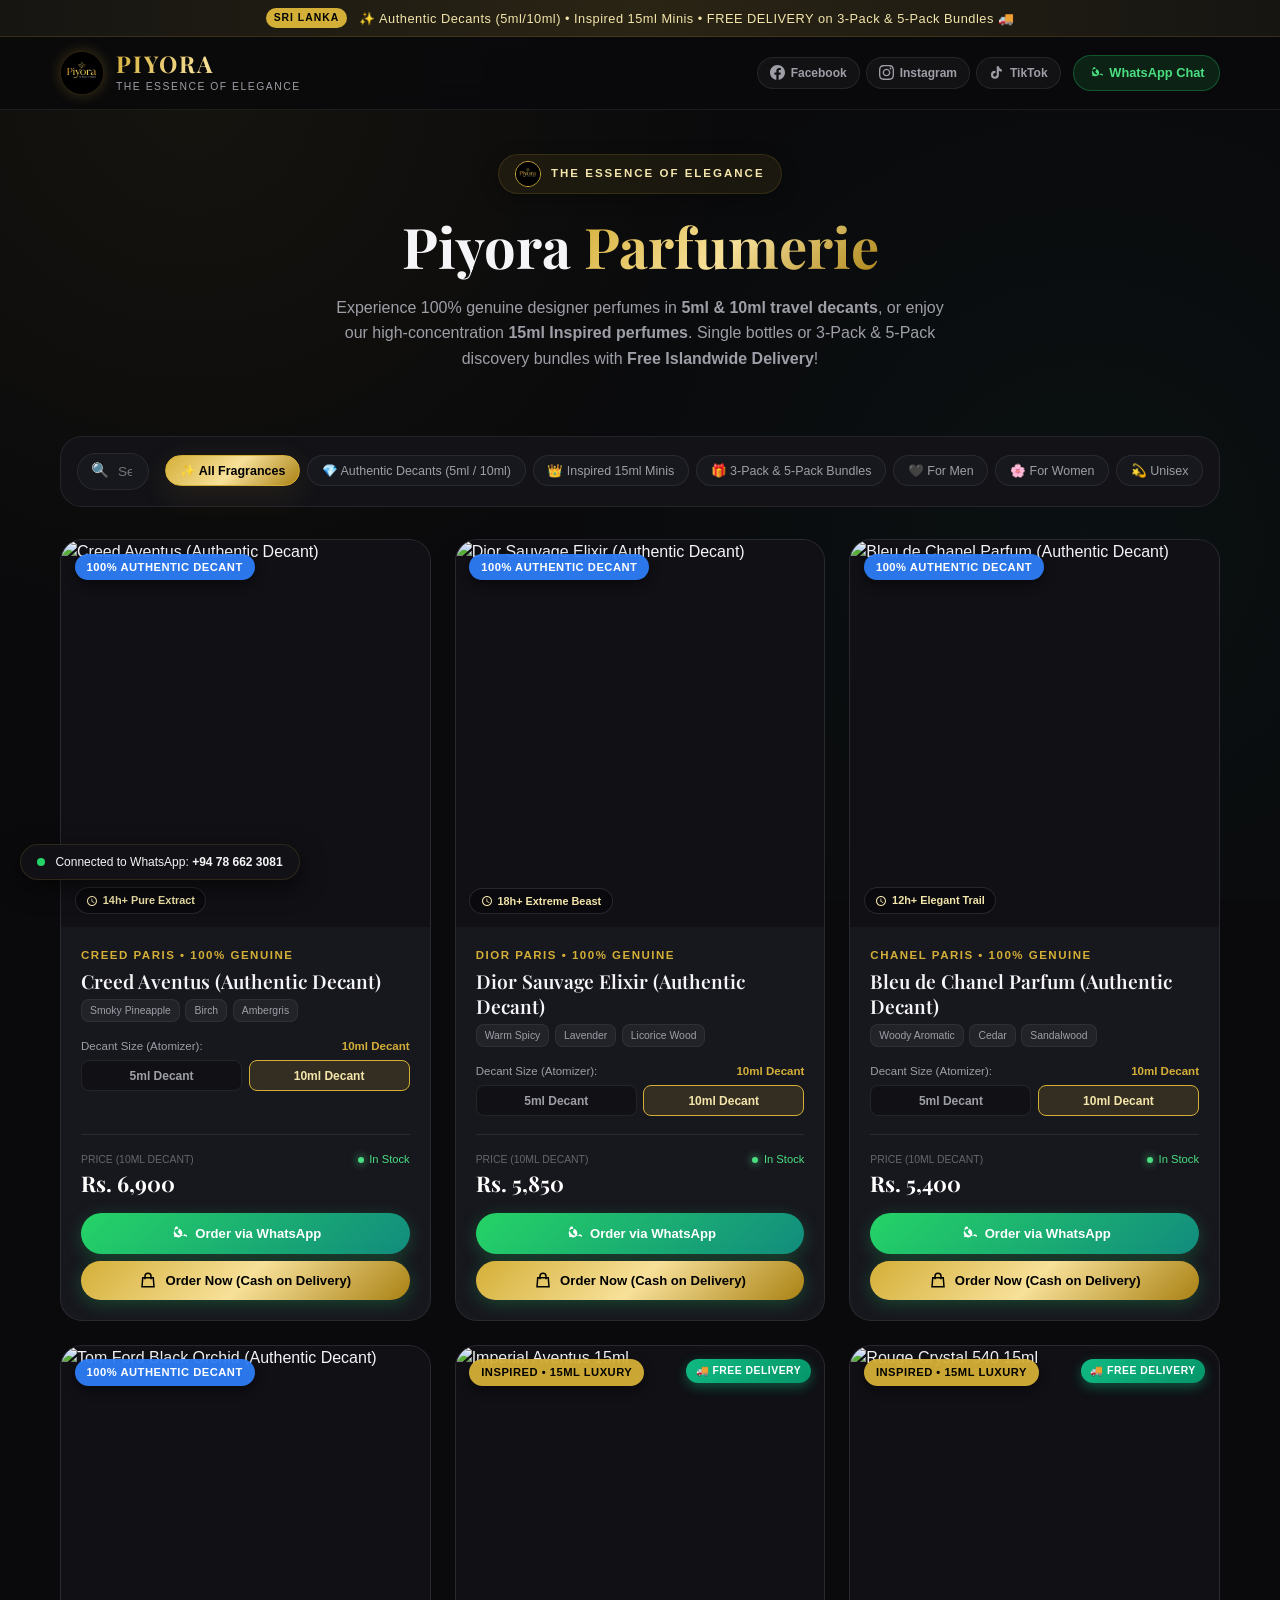
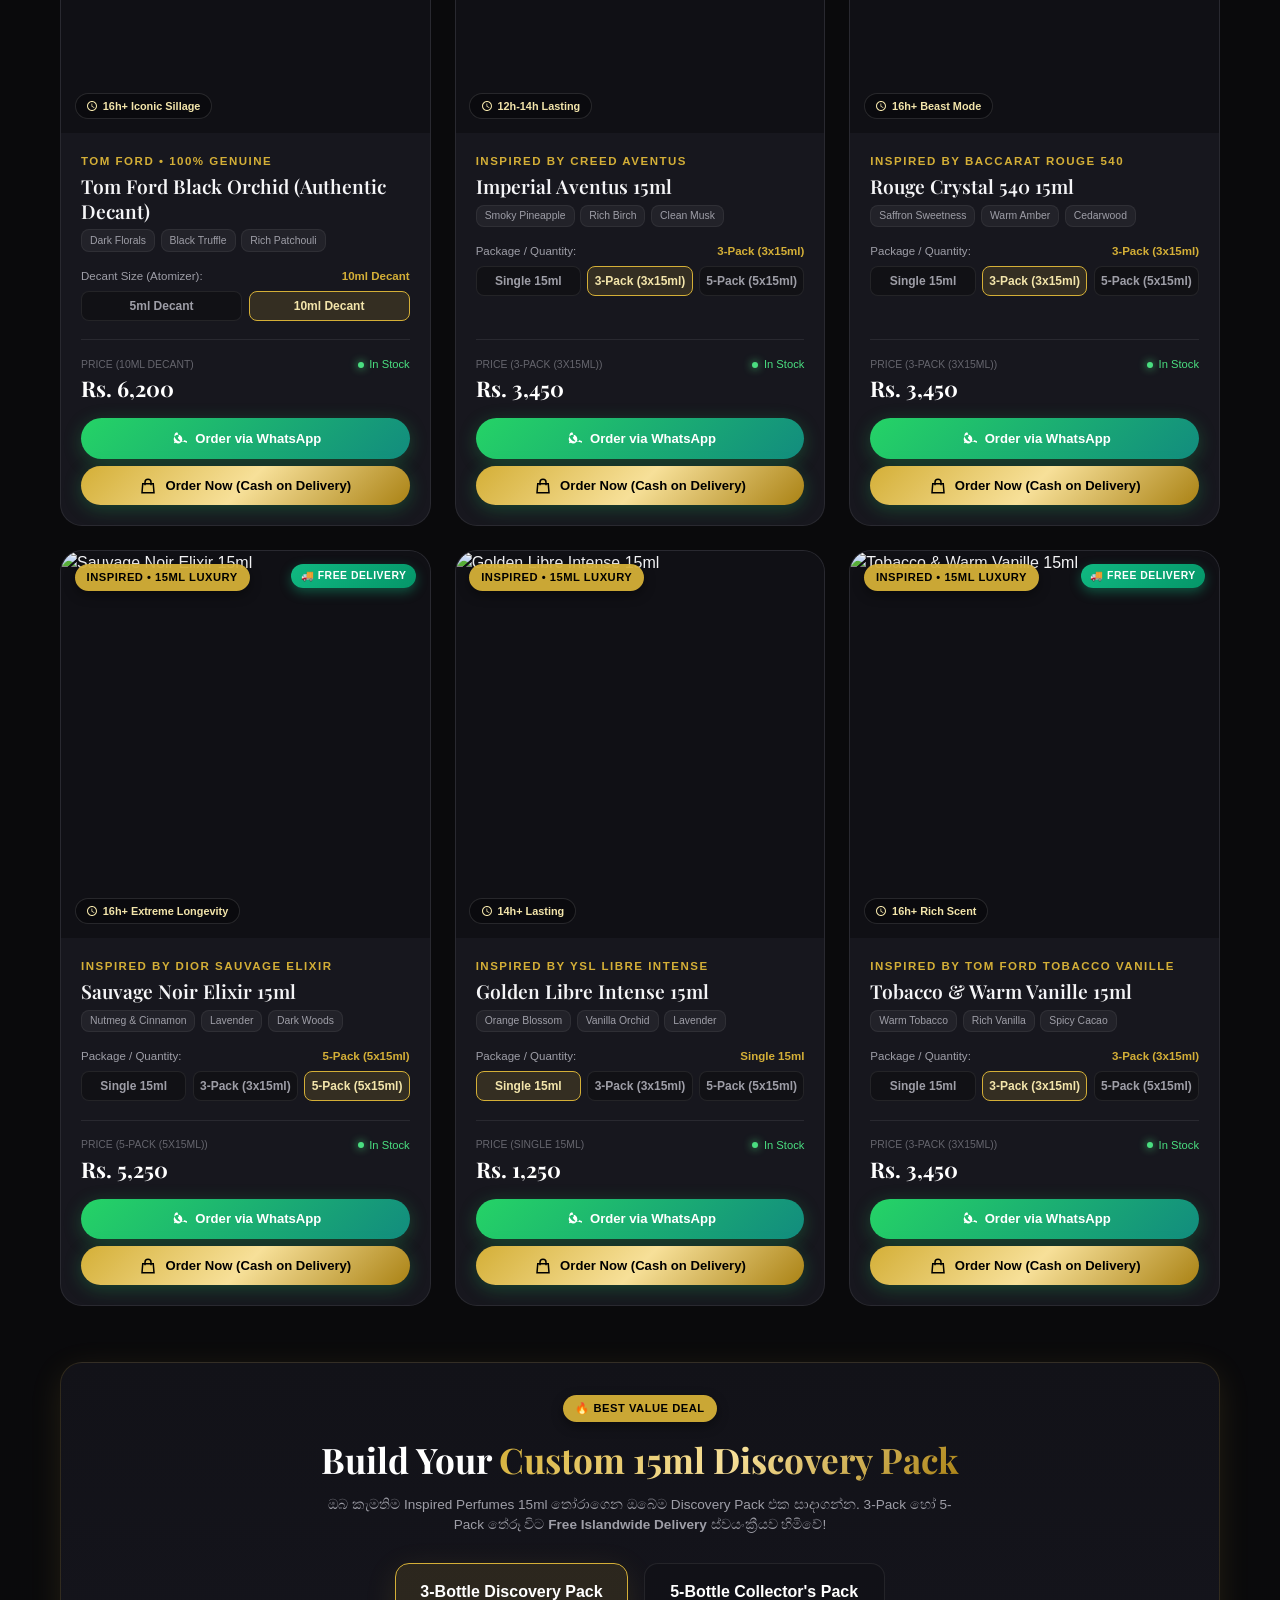
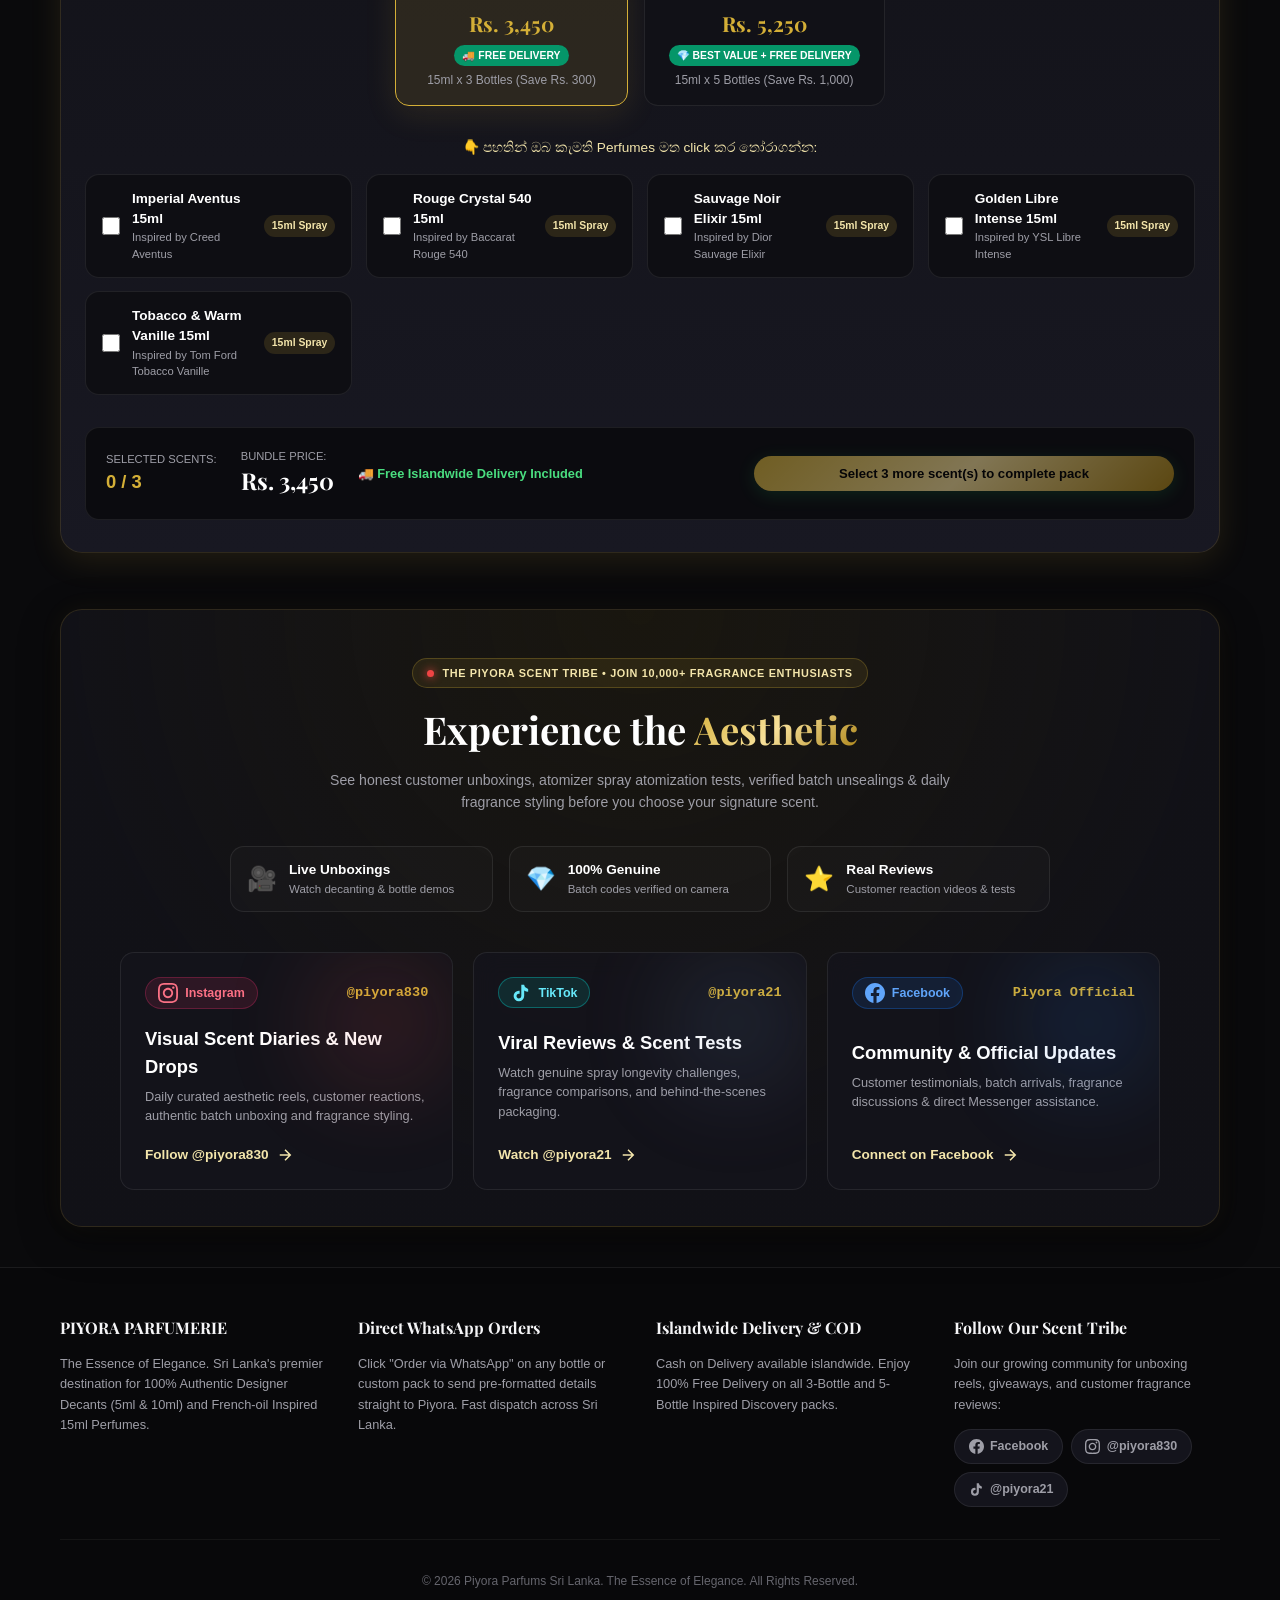
==== commit 6a8c2170: "Integrate Facebook social link into header, experience section, and footer" ====
--- a/index.html
+++ b/index.html
@@ -37,6 +37,10 @@
 
       <div class="header-actions">
         <div class="header-social-pills">
+          <a href="https://www.facebook.com/share/1EMc2Q7C1X/" target="_blank" rel="noopener noreferrer" class="header-social-btn fb" title="Piyora on Facebook" aria-label="Facebook">
+            <svg width="15" height="15" viewBox="0 0 24 24" fill="currentColor"><path d="M24 12.073c0-6.627-5.373-12-12-12s-12 5.373-12 12c0 5.99 4.388 10.954 10.125 11.854v-8.385H7.078v-3.47h3.047V9.43c0-3.007 1.792-4.669 4.533-4.669 1.312 0 2.686.235 2.686.235v2.953H15.83c-1.491 0-1.956.925-1.956 1.874v2.25h3.328l-.532 3.47h-2.796v8.385C19.612 23.027 24 18.062 24 12.073z"/></svg>
+            <span class="social-btn-text">Facebook</span>
+          </a>
           <a href="https://www.instagram.com/piyora830?utm_source=qr&rpxt=MXhvZDU5aDFicnM1Mg==" target="_blank" rel="noopener noreferrer" class="header-social-btn ig" title="Instagram @piyora830" aria-label="Instagram">
             <svg width="15" height="15" viewBox="0 0 24 24" fill="currentColor"><path d="M12 2.163c3.204 0 3.584.012 4.85.07 3.252.148 4.771 1.691 4.919 4.919.058 1.265.069 1.645.069 4.849 0 3.205-.012 3.584-.069 4.849-.149 3.225-1.664 4.771-4.919 4.919-1.266.058-1.644.07-4.85.07-3.204 0-3.584-.012-4.849-.07-3.26-.149-4.771-1.699-4.919-4.92-.058-1.265-.07-1.644-.07-4.849 0-3.204.013-3.583.07-4.849.149-3.227 1.664-4.771 4.919-4.919 1.266-.057 1.645-.069 4.849-.069zm0-2.163c-3.259 0-3.667.014-4.947.072-4.358.2-6.78 2.618-6.98 6.98-.059 1.281-.073 1.689-.073 4.948 0 3.259.014 3.668.072 4.948.2 4.358 2.618 6.78 6.98 6.98 1.281.058 1.689.072 4.948.072 3.259 0 3.668-.014 4.948-.072 4.354-.2 6.782-2.618 6.979-6.98.059-1.28.073-1.689.073-4.948 0-3.259-.014-3.667-.072-4.947-.196-4.354-2.617-6.78-6.979-6.98-1.281-.059-1.69-.073-4.949-.073zm0 5.838c-3.403 0-6.162 2.759-6.162 6.162s2.759 6.163 6.162 6.163 6.162-2.759 6.162-6.163c0-3.403-2.759-6.162-6.162-6.162zm0 10.162c-2.209 0-4-1.79-4-4 0-2.209 1.791-4 4-4s4 1.791 4 4c0 2.21-1.791 4-4 4zm6.406-11.845c-.796 0-1.441.645-1.441 1.44s.645 1.44 1.441 1.44c.795 0 1.439-.645 1.439-1.44s-.644-1.44-1.439-1.44z"/></svg>
             <span class="social-btn-text">Instagram</span>
@@ -242,6 +246,30 @@
               <svg width="18" height="18" fill="none" stroke="currentColor" stroke-width="2" viewBox="0 0 24 24"><path d="M5 12h14M12 5l7 7-7 7"/></svg>
             </div>
           </a>
+
+          <!-- Facebook Card -->
+          <a href="https://www.facebook.com/share/1EMc2Q7C1X/" target="_blank" rel="noopener noreferrer" class="social-experience-card card-facebook">
+            <div class="card-glow-layer fb-glow"></div>
+            <div class="social-card-top">
+              <div class="social-platform-badge fb-badge">
+                <svg width="20" height="20" viewBox="0 0 24 24" fill="currentColor">
+                  <path d="M24 12.073c0-6.627-5.373-12-12-12s-12 5.373-12 12c0 5.99 4.388 10.954 10.125 11.854v-8.385H7.078v-3.47h3.047V9.43c0-3.007 1.792-4.669 4.533-4.669 1.312 0 2.686.235 2.686.235v2.953H15.83c-1.491 0-1.956.925-1.956 1.874v2.25h3.328l-.532 3.47h-2.796v8.385C19.612 23.027 24 18.062 24 12.073z"/>
+                </svg>
+                <span>Facebook</span>
+              </div>
+              <span class="social-handle">Piyora Official</span>
+            </div>
+            
+            <div class="social-card-body">
+              <h3 class="social-card-heading">Community & Official Updates</h3>
+              <p class="social-card-sub">Customer testimonials, batch arrivals, fragrance discussions & direct Messenger assistance.</p>
+            </div>
+
+            <div class="social-card-action">
+              <span>Connect on Facebook</span>
+              <svg width="18" height="18" fill="none" stroke="currentColor" stroke-width="2" viewBox="0 0 24 24"><path d="M5 12h14M12 5l7 7-7 7"/></svg>
+            </div>
+          </a>
         </div>
       </div>
     </section>
@@ -372,6 +400,10 @@
           <h5>Follow Our Scent Tribe</h5>
           <p>Join our growing community for unboxing reels, giveaways, and customer fragrance reviews:</p>
           <div class="footer-social-strip">
+            <a href="https://www.facebook.com/share/1EMc2Q7C1X/" target="_blank" rel="noopener noreferrer" class="footer-social-btn fb" title="Facebook Page">
+              <svg width="15" height="15" viewBox="0 0 24 24" fill="currentColor"><path d="M24 12.073c0-6.627-5.373-12-12-12s-12 5.373-12 12c0 5.99 4.388 10.954 10.125 11.854v-8.385H7.078v-3.47h3.047V9.43c0-3.007 1.792-4.669 4.533-4.669 1.312 0 2.686.235 2.686.235v2.953H15.83c-1.491 0-1.956.925-1.956 1.874v2.25h3.328l-.532 3.47h-2.796v8.385C19.612 23.027 24 18.062 24 12.073z"/></svg>
+              <span>Facebook</span>
+            </a>
             <a href="https://www.instagram.com/piyora830?utm_source=qr&rpxt=MXhvZDU5aDFicnM1Mg==" target="_blank" rel="noopener noreferrer" class="footer-social-btn ig" title="Instagram @piyora830">
               <svg width="15" height="15" viewBox="0 0 24 24" fill="currentColor"><path d="M12 2.163c3.204 0 3.584.012 4.85.07 3.252.148 4.771 1.691 4.919 4.919.058 1.265.069 1.645.069 4.849 0 3.205-.012 3.584-.069 4.849-.149 3.225-1.664 4.771-4.919 4.919-1.266.058-1.644.07-4.85.07-3.204 0-3.584-.012-4.849-.07-3.26-.149-4.771-1.699-4.919-4.92-.058-1.265-.07-1.644-.07-4.849 0-3.204.013-3.583.07-4.849.149-3.227 1.664-4.771 4.919-4.919 1.266-.057 1.645-.069 4.849-.069zm0-2.163c-3.259 0-3.667.014-4.947.072-4.358.2-6.78 2.618-6.98 6.98-.059 1.281-.073 1.689-.073 4.948 0 3.259.014 3.668.072 4.948.2 4.358 2.618 6.78 6.98 6.98 1.281.058 1.689.072 4.948.072 3.259 0 3.668-.014 4.948-.072 4.354-.2 6.782-2.618 6.979-6.98.059-1.28.073-1.689.073-4.948 0-3.259-.014-3.667-.072-4.947-.196-4.354-2.617-6.78-6.979-6.98-1.281-.059-1.69-.073-4.949-.073zm0 5.838c-3.403 0-6.162 2.759-6.162 6.162s2.759 6.163 6.162 6.163 6.162-2.759 6.162-6.163c0-3.403-2.759-6.162-6.162-6.162zm0 10.162c-2.209 0-4-1.79-4-4 0-2.209 1.791-4 4-4s4 1.791 4 4c0 2.21-1.791 4-4 4zm6.406-11.845c-.796 0-1.441.645-1.441 1.44s.645 1.44 1.441 1.44c.795 0 1.439-.645 1.439-1.44s-.644-1.44-1.439-1.44z"/></svg>
               <span>@piyora830</span>
--- a/style.css
+++ b/style.css
@@ -2166,6 +2166,12 @@
   color: #a5f3fc;
   box-shadow: 0 0 16px rgba(0, 242, 234, 0.25);
 }
+.header-social-btn.fb:hover {
+  background: rgba(24, 119, 242, 0.2);
+  border-color: rgba(24, 119, 242, 0.5);
+  color: #93c5fd;
+  box-shadow: 0 0 16px rgba(24, 119, 242, 0.25);
+}
 @media (max-width: 600px) {
   .header-social-btn .social-btn-text {
     display: none;
@@ -2267,14 +2273,15 @@
 /* Social Cards Grid */
 .social-cards-grid {
   display: grid;
-  grid-template-columns: 1fr 1fr;
+  grid-template-columns: repeat(3, 1fr);
   gap: 1.25rem;
-  max-width: 860px;
+  max-width: 1040px;
   margin: 0 auto;
 }
-@media (max-width: 650px) {
+@media (max-width: 900px) {
   .social-cards-grid {
     grid-template-columns: 1fr;
+    max-width: 520px;
   }
 }
 .social-experience-card {
@@ -2310,6 +2317,9 @@
 .tt-glow {
   background: radial-gradient(circle, #00f2fe 0%, #fe0979 100%);
 }
+.fb-glow {
+  background: radial-gradient(circle, #1877f2 0%, #3b82f6 100%);
+}
 .social-experience-card:hover {
   transform: translateY(-4px);
   border-color: rgba(212, 175, 55, 0.4);
@@ -2345,6 +2355,11 @@
   color: #67e8f9;
   border: 1px solid rgba(0, 242, 234, 0.3);
 }
+.fb-badge {
+  background: rgba(24, 119, 242, 0.12);
+  color: #60a5fa;
+  border: 1px solid rgba(24, 119, 242, 0.3);
+}
 .social-handle {
   font-family: monospace;
   font-size: 0.85rem;
@@ -2412,3 +2427,8 @@
   background: rgba(0, 242, 234, 0.15);
   color: #67e8f9;
 }
+.footer-social-btn.fb:hover {
+  border-color: rgba(24, 119, 242, 0.6);
+  background: rgba(24, 119, 242, 0.15);
+  color: #93c5fd;
+}
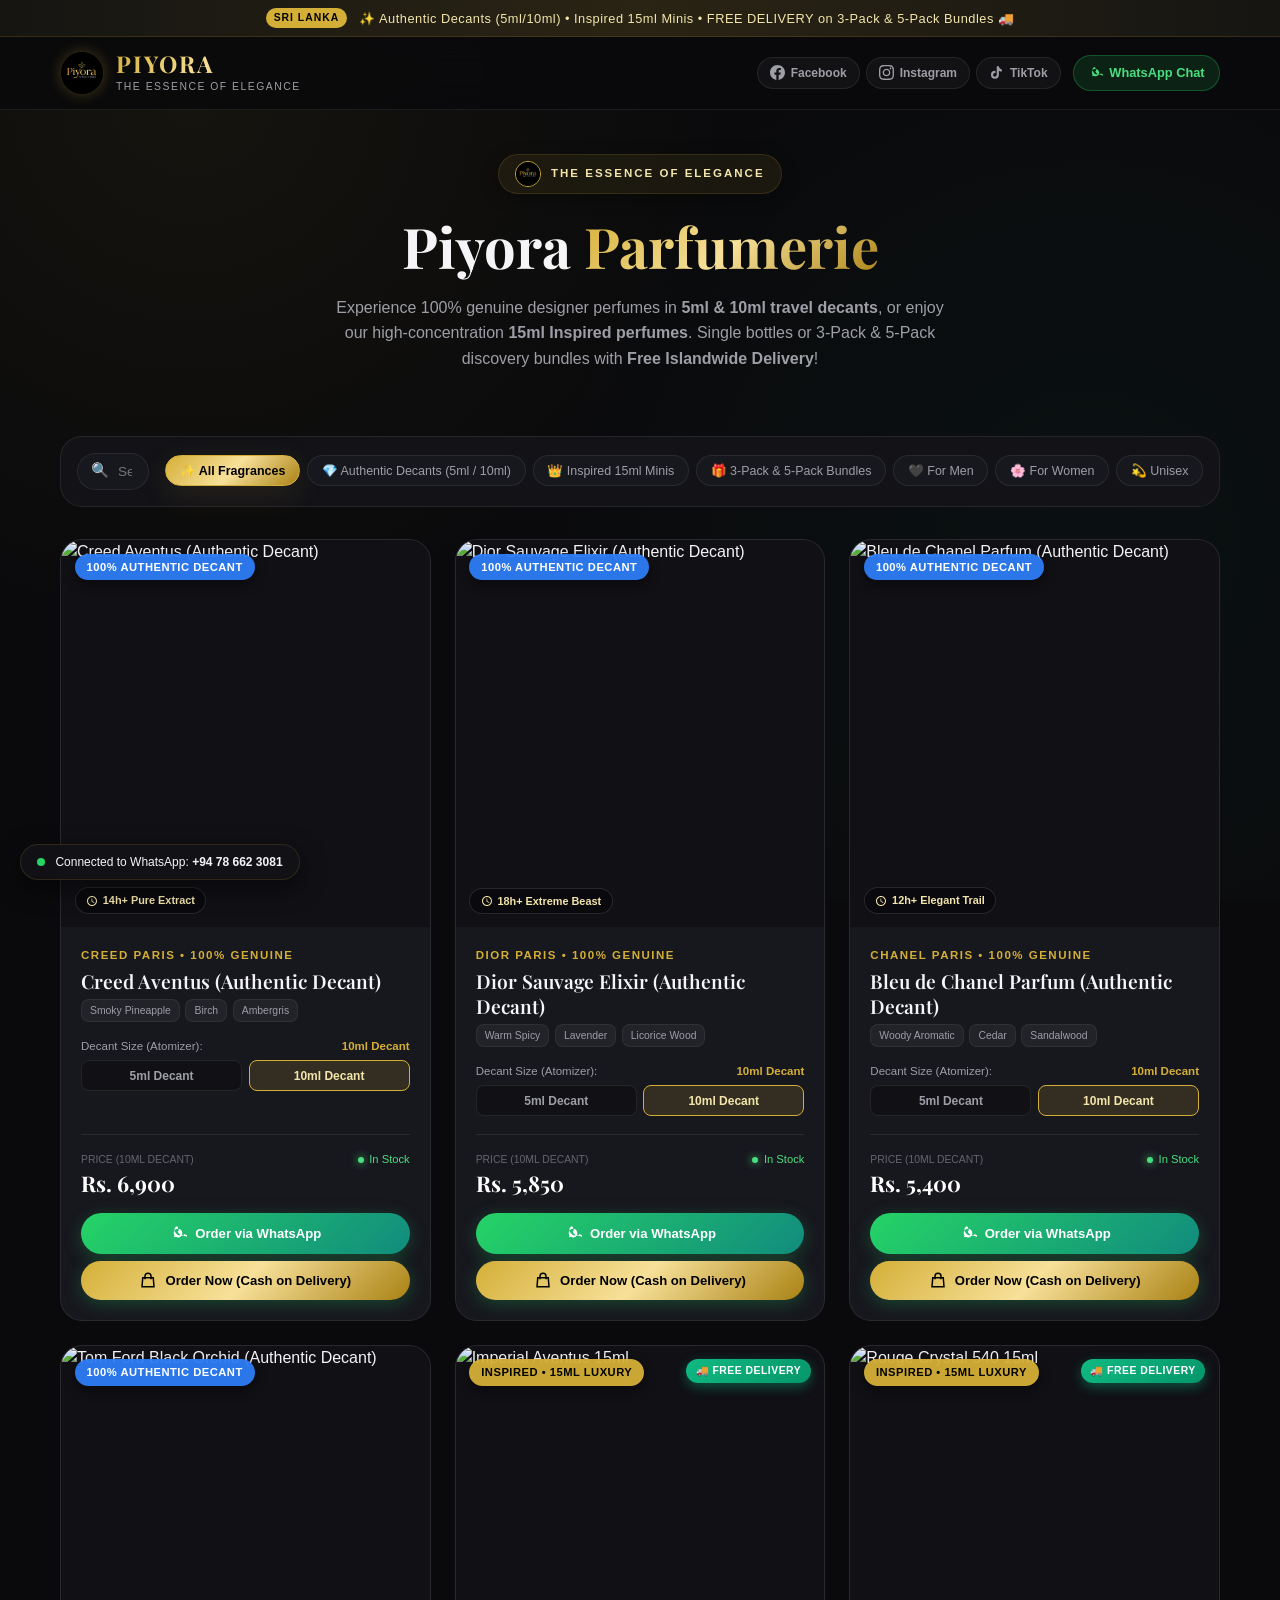
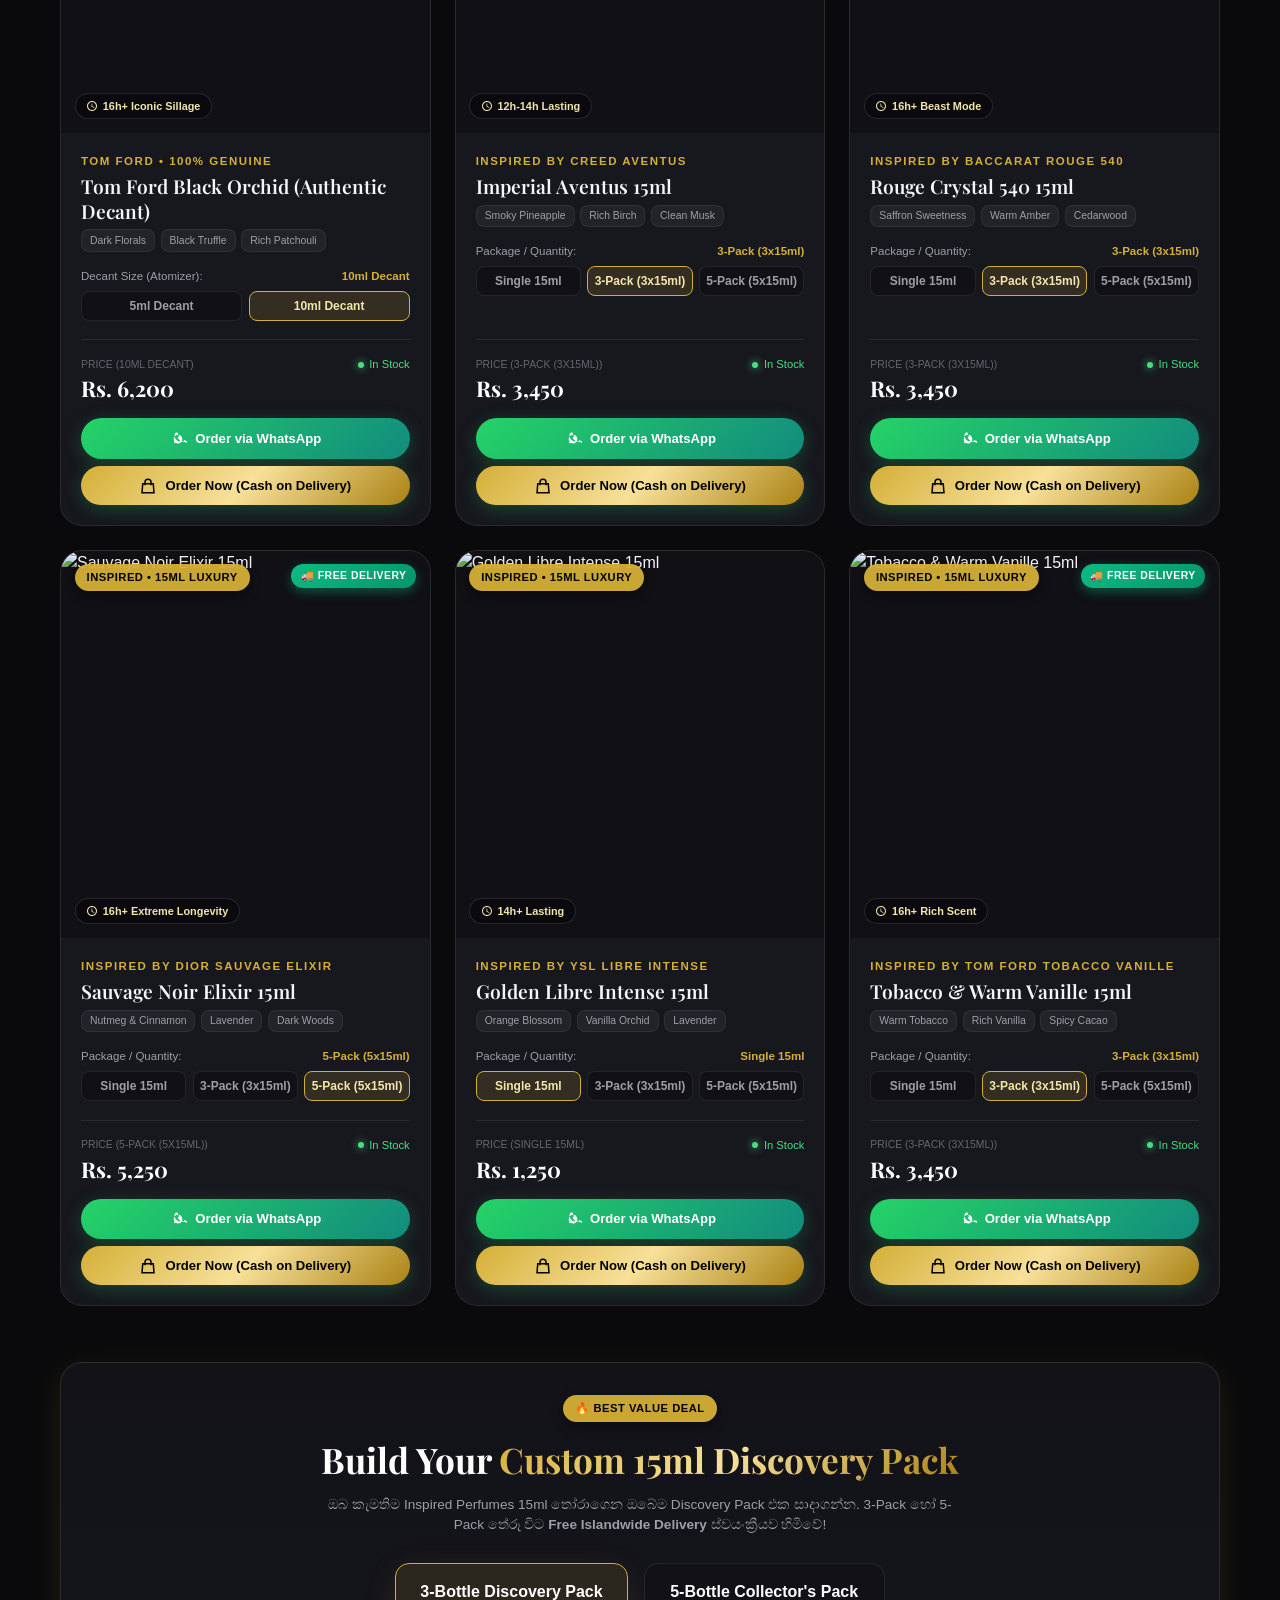
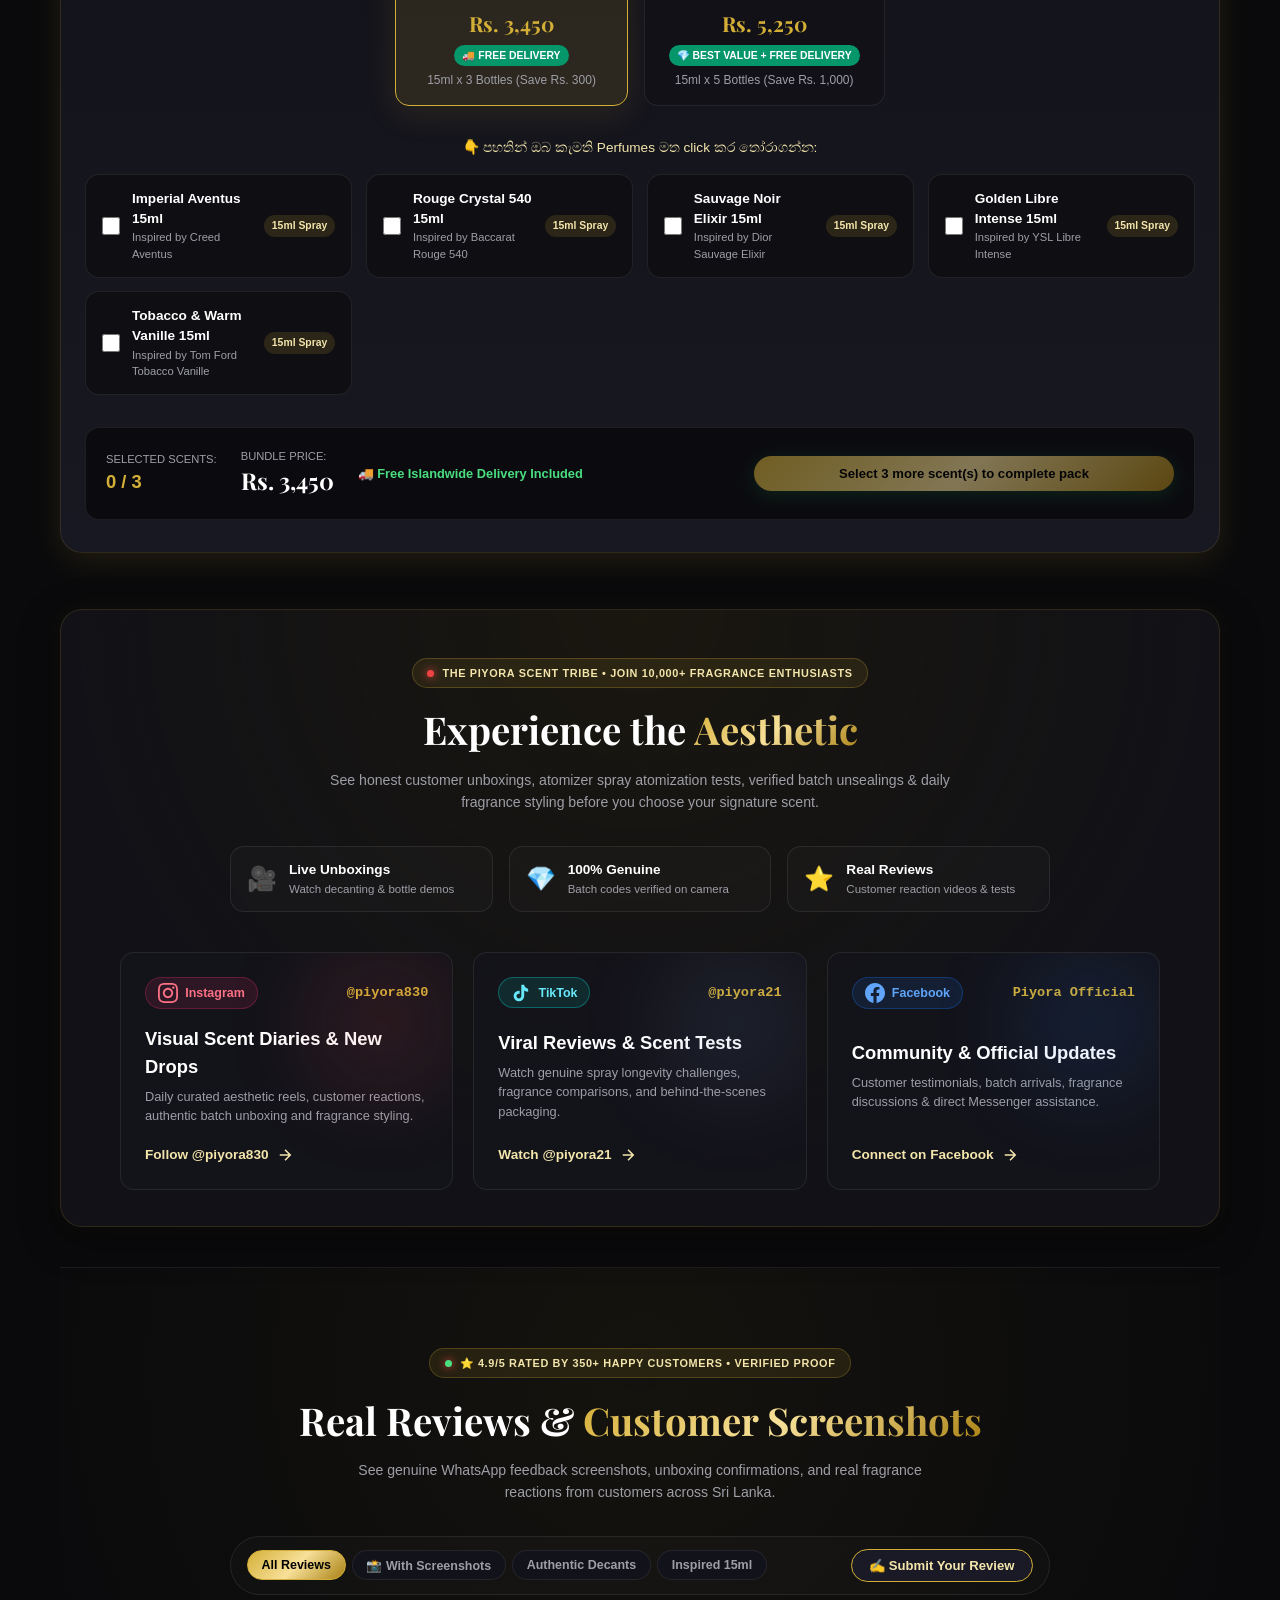
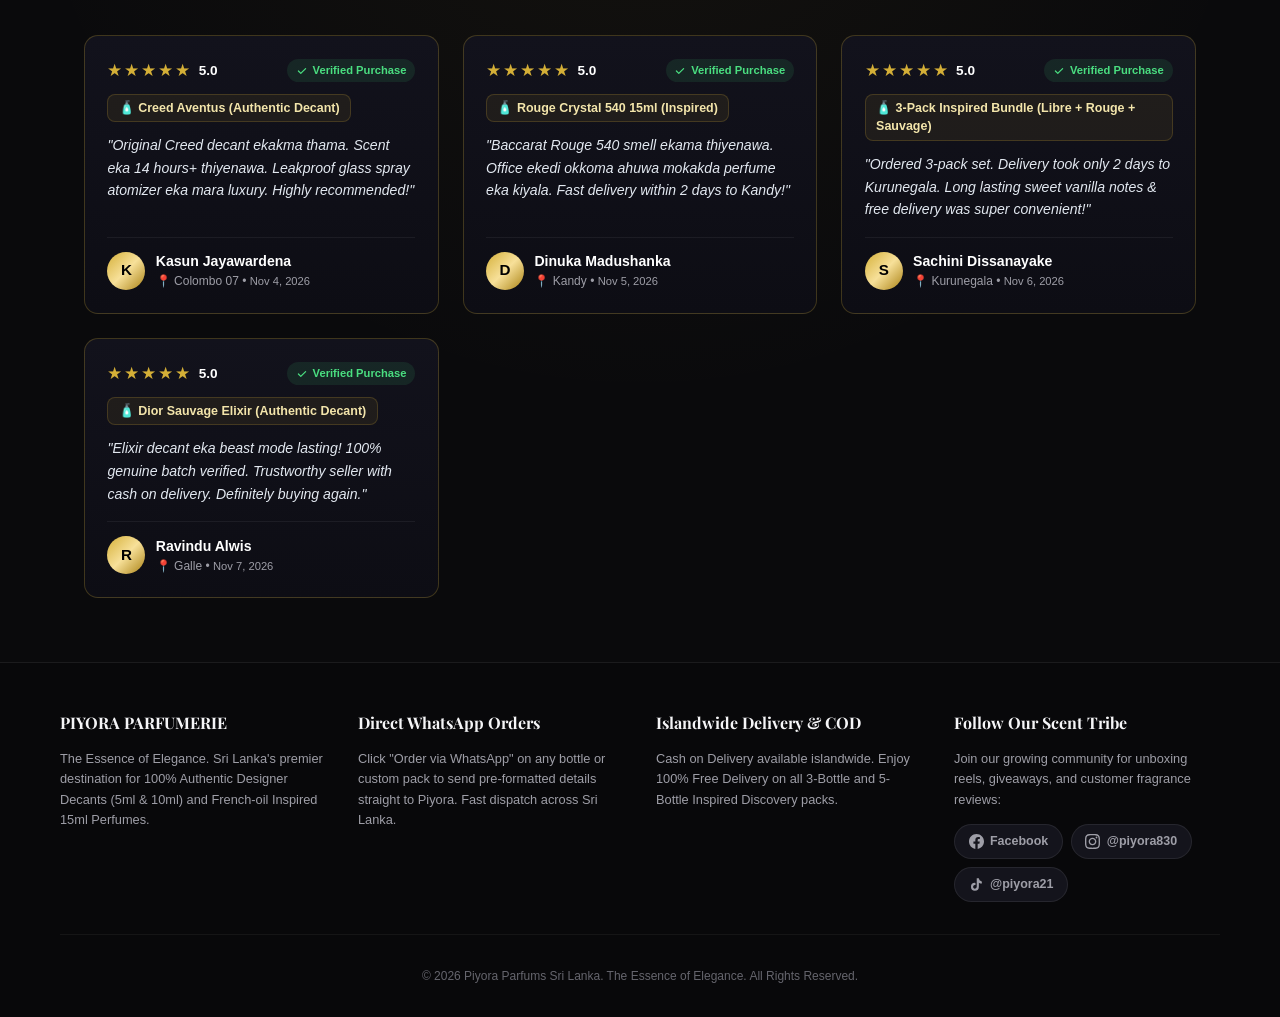
==== commit cdad29e0: "Add customer reviews section with screenshot proof attachment, lightbox viewer, and admin review man" ====
--- a/index.html
+++ b/index.html
@@ -274,6 +274,42 @@
       </div>
     </section>
 
+    <!-- ========================================================
+         VERIFIED CUSTOMER REVIEWS & SCREENSHOTS SECTION
+         ======================================================== -->
+    <section class="reviews-section" id="reviewsSection">
+      <div class="reviews-section-inner">
+        <div class="reviews-header-wrap">
+          <div class="social-badge-pill">
+            <span class="social-pulse-dot" style="background:#4ade80;"></span>
+            <span>⭐ 4.9/5 RATED BY 350+ HAPPY CUSTOMERS • VERIFIED PROOF</span>
+          </div>
+          <h2 class="social-section-title">Real Reviews & <span>Customer Screenshots</span></h2>
+          <p class="social-section-desc">
+            See genuine WhatsApp feedback screenshots, unboxing confirmations, and real fragrance reactions from customers across Sri Lanka.
+          </p>
+          
+          <div class="reviews-action-bar">
+            <div class="reviews-filter-pills">
+              <button type="button" class="review-filter-btn active" onclick="setStorefrontReviewFilter('all', this)">All Reviews</button>
+              <button type="button" class="review-filter-btn" onclick="setStorefrontReviewFilter('screenshots', this)">📸 With Screenshots</button>
+              <button type="button" class="review-filter-btn" onclick="setStorefrontReviewFilter('authentic', this)">Authentic Decants</button>
+              <button type="button" class="review-filter-btn" onclick="setStorefrontReviewFilter('inspired', this)">Inspired 15ml</button>
+            </div>
+
+            <button type="button" class="btn-submit-review-cta" onclick="openAddReviewModal()">
+              <span>✍️ Submit Your Review</span>
+            </button>
+          </div>
+        </div>
+
+        <!-- Dynamic Reviews Grid -->
+        <div class="reviews-grid" id="reviewsGrid">
+          <!-- Populated by JS -->
+        </div>
+      </div>
+    </section>
+
   </main>
 
   <!-- Modal Container for Fragrance Pyramid & Detailed View -->
@@ -371,6 +407,92 @@
         </div>
       </div>
 
+    </div>
+  </div>
+
+  <!-- ========================================================
+       Screenshot Lightbox Modal
+       ======================================================== -->
+  <div class="modal-overlay" id="screenshotLightboxModal" onclick="if(event.target===this) closeScreenshotLightbox()">
+    <div class="modal-window lightbox-window">
+      <button class="modal-close" onclick="closeScreenshotLightbox()" title="Close Screenshot">✕</button>
+      <div class="lightbox-img-box">
+        <img id="lightboxImg" src="" alt="Customer Screenshot Proof">
+      </div>
+      <div class="lightbox-caption-bar">
+        <div class="lightbox-title" id="lightboxTitle">Customer Proof</div>
+        <div class="lightbox-comment" id="lightboxComment"></div>
+      </div>
+    </div>
+  </div>
+
+  <!-- ========================================================
+       Customer Submit Review Modal
+       ======================================================== -->
+  <div class="modal-overlay" id="addReviewModal" onclick="if(event.target===this) closeAddReviewModal()">
+    <div class="modal-window" style="max-width: 550px; padding: 1.75rem;">
+      <button class="modal-close" onclick="closeAddReviewModal()">✕</button>
+      <div class="checkout-header" style="margin-bottom:1.25rem;">
+        <span class="checkout-badge">⭐ Share Your Scent Experience</span>
+        <h3 class="checkout-title" style="font-size:1.4rem;">Submit Your Review</h3>
+        <p class="checkout-subtitle">අපගේ සුවඳ විලවුන් පිළිබඳ ඔබගේ අවංක අදහස සහ Screenshot එකක් එක් කරන්න</p>
+      </div>
+
+      <form id="customerReviewForm" onsubmit="handleStorefrontReviewSubmit(event)">
+        <div style="display:flex; flex-direction:column; gap:0.9rem;">
+          <div class="checkout-form-grid">
+            <div class="form-group">
+              <label>Your Name (ඔබගේ නම) *</label>
+              <input type="text" id="revCustName" class="admin-input" placeholder="e.g. Kasun Perera" required>
+            </div>
+            <div class="form-group">
+              <label>City (නගරය)</label>
+              <input type="text" id="revCustCity" class="admin-input" placeholder="e.g. Colombo, Kandy">
+            </div>
+          </div>
+
+          <div class="form-group">
+            <label>Perfume Purchased (ඔබ ලබාගත් සුවඳ විලවුන් වර්ගය) *</label>
+            <input type="text" id="revPerfume" class="admin-input" placeholder="e.g. Creed Aventus Decant or Rouge Crystal 15ml" required>
+          </div>
+
+          <div class="form-group">
+            <label>Rating (තාරකා ගණන) *</label>
+            <select id="revRating" class="admin-input" style="font-weight:700; color:var(--accent-gold);">
+              <option value="5">⭐⭐⭐⭐⭐ (5 Stars - Exceptional)</option>
+              <option value="4">⭐⭐⭐⭐ (4 Stars - Great)</option>
+              <option value="3">⭐⭐⭐ (3 Stars - Good)</option>
+              <option value="2">⭐⭐ (2 Stars)</option>
+              <option value="1">⭐ (1 Star)</option>
+            </select>
+          </div>
+
+          <div class="form-group">
+            <label>Your Review / Feedback (ඔබගේ අදහස) *</label>
+            <textarea id="revComment" class="admin-input" rows="3" placeholder="සුවඳේ පැවැත්ම, සුවඳ, ඩිලිවරි සේවාව පිළිබඳ ඔබගේ අදහස ලියන්න..." required style="resize:vertical;"></textarea>
+          </div>
+
+          <div class="form-group">
+            <label>Attach Screenshot / Photo (WhatsApp Chat, Delivery Photo, Unboxing) 📸</label>
+            <input type="hidden" id="revScreenshotBase64">
+            <div class="image-upload-wrapper" style="padding:0.75rem;">
+              <label class="image-upload-btn-label" style="display:inline-flex; width:fit-content;">
+                📁 <span>Choose Screenshot from Device</span>
+                <input type="file" class="image-upload-input-hidden" accept="image/*" onchange="handleCustomerReviewImage(this)">
+              </label>
+              <img id="reviewScreenshotPreview" src="" alt="Screenshot Preview" style="display:none; max-height:140px; border-radius:6px; object-fit:contain; border:1px solid var(--border-glass); margin-top:0.5rem;">
+              <div style="font-size:0.7rem; color:var(--text-muted); margin-top:0.25rem;">
+                Optional: Upload your WhatsApp chat feedback screenshot or photo
+              </div>
+            </div>
+          </div>
+        </div>
+
+        <div style="margin-top:1.25rem; display:flex; justify-content:flex-end; gap:0.75rem;">
+          <button type="button" class="admin-btn-secondary" onclick="closeAddReviewModal()">Cancel</button>
+          <button type="submit" class="admin-btn-primary"><span>Submit Review ✨</span></button>
+        </div>
+      </form>
     </div>
   </div>
 
--- a/style.css
+++ b/style.css
@@ -2432,3 +2432,827 @@
   background: rgba(24, 119, 242, 0.15);
   color: #93c5fd;
 }
+
+/* ========================================================
+   14. PRODUCT DETAILS MODAL - MULTI-IMAGE LUXURY GALLERY
+   ======================================================== */
+.modal-gallery-wrap {
+  display: flex;
+  flex-direction: column;
+  width: 100%;
+  height: 100%;
+  background: #09090d;
+}
+.modal-main-img-box {
+  position: relative;
+  width: 100%;
+  min-height: 290px;
+  max-height: 400px;
+  overflow: hidden;
+  background: #000;
+  display: flex;
+  align-items: center;
+  justify-content: center;
+}
+.modal-main-img-box .modal-img {
+  width: 100%;
+  height: 100%;
+  object-fit: cover;
+  display: block;
+  transition: opacity 0.25s ease;
+}
+.modal-gallery-counter {
+  position: absolute;
+  bottom: 0.75rem;
+  right: 0.75rem;
+  background: rgba(0, 0, 0, 0.75);
+  backdrop-filter: blur(6px);
+  color: var(--accent-gold);
+  font-size: 0.72rem;
+  font-weight: 700;
+  padding: 0.25rem 0.65rem;
+  border-radius: var(--radius-pill);
+  border: 1px solid rgba(212, 175, 55, 0.35);
+  z-index: 3;
+}
+.modal-gallery-nav {
+  position: absolute;
+  top: 50%;
+  transform: translateY(-50%);
+  background: rgba(10, 10, 14, 0.75);
+  backdrop-filter: blur(4px);
+  border: 1px solid rgba(255, 255, 255, 0.2);
+  color: #fff;
+  width: 36px;
+  height: 36px;
+  border-radius: 50%;
+  font-size: 1.4rem;
+  line-height: 1;
+  cursor: pointer;
+  display: flex;
+  align-items: center;
+  justify-content: center;
+  transition: var(--transition);
+  z-index: 3;
+}
+.modal-gallery-nav:hover {
+  background: var(--accent-gold);
+  color: #000;
+  border-color: var(--accent-gold);
+  transform: translateY(-50%) scale(1.08);
+}
+.modal-gallery-prev {
+  left: 0.75rem;
+}
+.modal-gallery-next {
+  right: 0.75rem;
+}
+.modal-thumb-strip {
+  display: flex;
+  gap: 0.5rem;
+  padding: 0.75rem 1rem;
+  overflow-x: auto;
+  background: #0b0b10;
+  border-top: 1px solid var(--border-glass);
+  align-items: center;
+  scrollbar-width: thin;
+  scrollbar-color: rgba(212, 175, 55, 0.3) transparent;
+}
+.modal-thumb-strip::-webkit-scrollbar {
+  height: 4px;
+}
+.modal-thumb-strip::-webkit-scrollbar-thumb {
+  background: rgba(212, 175, 55, 0.3);
+  border-radius: 4px;
+}
+.modal-thumb-btn {
+  width: 54px;
+  height: 54px;
+  flex-shrink: 0;
+  border-radius: var(--radius-sm);
+  border: 2px solid transparent;
+  overflow: hidden;
+  padding: 0;
+  background: #15151e;
+  cursor: pointer;
+  opacity: 0.55;
+  transition: var(--transition);
+}
+.modal-thumb-btn:hover {
+  opacity: 1;
+  border-color: rgba(212, 175, 55, 0.5);
+}
+.modal-thumb-btn.active {
+  opacity: 1;
+  border-color: var(--accent-gold);
+  box-shadow: 0 0 10px rgba(212, 175, 55, 0.5);
+}
+.modal-thumb-btn img {
+  width: 100%;
+  height: 100%;
+  object-fit: cover;
+  display: block;
+}
+
+/* ========================================================
+   15. ADMIN PANEL - MULTI-IMAGE MANAGEMENT (UP TO 6 PHOTOS)
+   ======================================================== */
+.img-count-pill {
+  font-size: 0.75rem;
+  font-weight: 700;
+  background: #14141e;
+  border: 1px solid var(--border-glass);
+  color: var(--accent-gold);
+  padding: 0.2rem 0.65rem;
+  border-radius: var(--radius-pill);
+}
+.img-count-pill.full {
+  background: rgba(74, 222, 128, 0.15);
+  color: #4ade80;
+  border-color: rgba(74, 222, 128, 0.4);
+}
+.multi-img-actions {
+  display: flex;
+  gap: 0.75rem;
+  align-items: center;
+  flex-wrap: wrap;
+}
+.url-input-addon {
+  display: flex;
+  gap: 0.4rem;
+  flex: 1;
+  min-width: 220px;
+}
+.url-input-addon input {
+  flex: 1;
+}
+.btn-add-url {
+  background: #1e1e2c;
+  border: 1px solid var(--border-glass);
+  color: var(--accent-gold-light);
+  padding: 0.45rem 0.85rem;
+  font-size: 0.78rem;
+  font-weight: 600;
+  border-radius: var(--radius-sm);
+  cursor: pointer;
+  white-space: nowrap;
+  transition: var(--transition);
+}
+.btn-add-url:hover {
+  background: var(--accent-gold);
+  color: #000;
+}
+.admin-img-preview-grid {
+  display: grid;
+  grid-template-columns: repeat(6, 1fr);
+  gap: 0.6rem;
+  margin-top: 0.5rem;
+}
+@media (max-width: 600px) {
+  .admin-img-preview-grid {
+    grid-template-columns: repeat(3, 1fr);
+  }
+}
+.admin-thumb-slot {
+  position: relative;
+  width: 100%;
+  aspect-ratio: 1;
+  border-radius: var(--radius-sm);
+  overflow: hidden;
+  border: 1px solid var(--border-glass);
+  background: #0d0d12;
+}
+.admin-thumb-slot.is-cover {
+  border: 2px solid var(--accent-gold);
+  box-shadow: 0 0 12px rgba(212, 175, 55, 0.35);
+}
+.admin-thumb-slot img {
+  width: 100%;
+  height: 100%;
+  object-fit: cover;
+  display: block;
+}
+.slot-index-badge {
+  position: absolute;
+  bottom: 4px;
+  left: 4px;
+  background: rgba(0, 0, 0, 0.75);
+  color: #fff;
+  font-size: 0.65rem;
+  font-weight: 700;
+  width: 18px;
+  height: 18px;
+  border-radius: 50%;
+  display: flex;
+  align-items: center;
+  justify-content: center;
+}
+.slot-cover-badge {
+  position: absolute;
+  top: 4px;
+  left: 4px;
+  background: var(--accent-gold-gradient);
+  color: #000;
+  font-size: 0.6rem;
+  font-weight: 800;
+  padding: 2px 5px;
+  border-radius: 3px;
+  letter-spacing: 0.5px;
+}
+.slot-make-cover-btn {
+  position: absolute;
+  bottom: 4px;
+  right: 4px;
+  background: rgba(0, 0, 0, 0.85);
+  color: var(--accent-gold);
+  font-size: 0.58rem;
+  font-weight: 700;
+  border: 1px solid rgba(212, 175, 55, 0.4);
+  padding: 2px 5px;
+  border-radius: 3px;
+  cursor: pointer;
+  transition: 0.2s;
+}
+.slot-make-cover-btn:hover {
+  background: var(--accent-gold);
+  color: #000;
+}
+.slot-delete-btn {
+  position: absolute;
+  top: 4px;
+  right: 4px;
+  background: rgba(239, 68, 68, 0.85);
+  color: #fff;
+  font-size: 0.65rem;
+  font-weight: 700;
+  border: none;
+  width: 20px;
+  height: 20px;
+  border-radius: 50%;
+  cursor: pointer;
+  display: flex;
+  align-items: center;
+  justify-content: center;
+  transition: 0.2s;
+}
+.slot-delete-btn:hover {
+  background: #dc2626;
+  transform: scale(1.1);
+}
+.empty-img-placeholder {
+  grid-column: 1 / -1;
+  padding: 1.25rem;
+  text-align: center;
+  color: var(--text-muted);
+  font-size: 0.8rem;
+  background: rgba(255, 255, 255, 0.02);
+  border: 1px dashed var(--border-glass);
+  border-radius: var(--radius-sm);
+}
+.thumb-multi-badge {
+  position: absolute;
+  top: 4px;
+  right: 4px;
+  background: rgba(0, 0, 0, 0.75);
+  backdrop-filter: blur(4px);
+  color: var(--accent-gold);
+  font-size: 0.65rem;
+  font-weight: 700;
+  padding: 2px 6px;
+  border-radius: var(--radius-pill);
+  border: 1px solid rgba(212, 175, 55, 0.35);
+}
+
+/* ========================================================
+   16. ADMIN PANEL - DYNAMIC SIZES & ML MANAGER
+   ======================================================== */
+.admin-sizes-manager {
+  background: rgba(255, 255, 255, 0.02);
+  border: 1px solid var(--border-glass);
+  border-radius: var(--radius-sm);
+  padding: 1rem;
+}
+.admin-sizes-header {
+  display: flex;
+  justify-content: space-between;
+  align-items: center;
+  margin-bottom: 0.75rem;
+  flex-wrap: wrap;
+  gap: 0.5rem;
+}
+.admin-sizes-title {
+  font-size: 0.8rem;
+  font-weight: 700;
+  color: var(--accent-gold);
+  letter-spacing: 0.5px;
+}
+.btn-add-size-pill {
+  background: rgba(212, 175, 55, 0.12);
+  border: 1px solid var(--accent-gold);
+  color: var(--accent-gold-light);
+  font-size: 0.75rem;
+  font-weight: 600;
+  padding: 0.35rem 0.75rem;
+  border-radius: var(--radius-pill);
+  cursor: pointer;
+  transition: var(--transition);
+}
+.btn-add-size-pill:hover {
+  background: var(--accent-gold);
+  color: #000;
+}
+.admin-size-presets {
+  display: flex;
+  gap: 0.35rem;
+  flex-wrap: wrap;
+  margin-bottom: 0.85rem;
+  padding-bottom: 0.65rem;
+  border-bottom: 1px dashed var(--border-glass);
+}
+.btn-size-preset {
+  background: #14141e;
+  border: 1px solid var(--border-glass);
+  color: var(--text-muted);
+  font-size: 0.7rem;
+  font-weight: 600;
+  padding: 0.2rem 0.55rem;
+  border-radius: var(--radius-pill);
+  cursor: pointer;
+  transition: var(--transition);
+}
+.btn-size-preset:hover {
+  background: var(--accent-gold);
+  color: #000;
+  border-color: var(--accent-gold);
+  transform: translateY(-1px);
+}
+.admin-sizes-list {
+  display: flex;
+  flex-direction: column;
+  gap: 0.55rem;
+}
+.admin-size-row {
+  display: grid;
+  grid-template-columns: 2fr 1.3fr auto auto;
+  gap: 0.65rem;
+  align-items: center;
+  background: #101017;
+  padding: 0.6rem 0.75rem;
+  border-radius: var(--radius-sm);
+  border: 1px solid rgba(255, 255, 255, 0.05);
+  transition: var(--transition);
+}
+.admin-size-row:hover {
+  border-color: rgba(212, 175, 55, 0.3);
+  background: #13131c;
+}
+@media (max-width: 600px) {
+  .admin-size-row {
+    grid-template-columns: 1fr 1fr;
+    gap: 0.5rem;
+  }
+}
+.size-name-input {
+  font-weight: 600;
+  color: #fff !important;
+}
+.size-price-input {
+  color: var(--accent-gold) !important;
+  font-weight: 700 !important;
+}
+.size-fd-label {
+  display: flex;
+  align-items: center;
+  gap: 0.35rem;
+  font-size: 0.72rem;
+  color: #4ade80;
+  cursor: pointer;
+  white-space: nowrap;
+  font-weight: 600;
+}
+.btn-delete-size {
+  background: rgba(239, 68, 68, 0.15);
+  border: 1px solid rgba(239, 68, 68, 0.3);
+  color: #f87171;
+  padding: 0.35rem 0.6rem;
+  border-radius: 4px;
+  cursor: pointer;
+  font-size: 0.8rem;
+  transition: var(--transition);
+}
+.btn-delete-size:hover {
+  background: #ef4444;
+  color: #fff;
+  transform: scale(1.05);
+}
+.btn-add-size-row {
+  margin-top: 0.75rem;
+  background: #161622;
+  border: 1px dashed var(--accent-gold);
+  color: var(--accent-gold);
+  padding: 0.55rem 1rem;
+  border-radius: var(--radius-sm);
+  font-size: 0.78rem;
+  font-weight: 600;
+  cursor: pointer;
+  width: 100%;
+  display: flex;
+  align-items: center;
+  justify-content: center;
+  gap: 0.4rem;
+  transition: var(--transition);
+}
+.btn-add-size-row:hover {
+  background: var(--accent-gold);
+  color: #000;
+}
+
+/* ========================================================
+   17. CUSTOMER REVIEWS & ATTACHED SCREENSHOTS GALLERY
+   ======================================================== */
+.reviews-section {
+  padding: 5rem 0 4rem;
+  background: radial-gradient(circle at 50% 10%, rgba(212, 175, 55, 0.05) 0%, transparent 60%);
+  position: relative;
+  border-top: 1px solid var(--border-glass);
+}
+.reviews-section-inner {
+  max-width: 1200px;
+  margin: 0 auto;
+  padding: 0 1.5rem;
+}
+.reviews-header-wrap {
+  text-align: center;
+  max-width: 820px;
+  margin: 0 auto 2.5rem;
+}
+.reviews-action-bar {
+  display: flex;
+  justify-content: space-between;
+  align-items: center;
+  flex-wrap: wrap;
+  gap: 1rem;
+  margin-top: 1.75rem;
+  padding: 0.75rem 1rem;
+  background: rgba(255, 255, 255, 0.02);
+  border: 1px solid var(--border-glass);
+  border-radius: var(--radius-pill);
+}
+@media (max-width: 768px) {
+  .reviews-action-bar {
+    border-radius: var(--radius-md);
+    flex-direction: column;
+    align-items: stretch;
+  }
+}
+.reviews-filter-pills {
+  display: flex;
+  gap: 0.4rem;
+  flex-wrap: wrap;
+}
+.review-filter-btn {
+  background: #12121a;
+  border: 1px solid var(--border-glass);
+  color: var(--text-muted);
+  font-size: 0.78rem;
+  font-weight: 600;
+  padding: 0.4rem 0.85rem;
+  border-radius: var(--radius-pill);
+  cursor: pointer;
+  transition: var(--transition);
+}
+.review-filter-btn:hover {
+  color: #fff;
+  border-color: rgba(212, 175, 55, 0.5);
+}
+.review-filter-btn.active {
+  background: var(--accent-gold-gradient);
+  color: #000;
+  font-weight: 700;
+  border-color: var(--accent-gold);
+}
+.btn-submit-review-cta {
+  background: #1a1a26;
+  border: 1px solid var(--accent-gold);
+  color: var(--accent-gold-light);
+  font-size: 0.82rem;
+  font-weight: 700;
+  padding: 0.5rem 1.1rem;
+  border-radius: var(--radius-pill);
+  cursor: pointer;
+  transition: var(--transition);
+  display: inline-flex;
+  align-items: center;
+  gap: 0.4rem;
+}
+.btn-submit-review-cta:hover {
+  background: var(--accent-gold);
+  color: #000;
+  transform: translateY(-2px);
+  box-shadow: 0 4px 15px rgba(212, 175, 55, 0.3);
+}
+.reviews-grid {
+  display: grid;
+  grid-template-columns: repeat(auto-fill, minmax(320px, 1fr));
+  gap: 1.5rem;
+}
+.review-card {
+  background: #0f0f16;
+  border: 1px solid var(--border-glass);
+  border-radius: var(--radius-md);
+  padding: 1.4rem;
+  display: flex;
+  flex-direction: column;
+  transition: var(--transition);
+  position: relative;
+}
+.review-card:hover {
+  transform: translateY(-4px);
+  border-color: rgba(212, 175, 55, 0.4);
+  box-shadow: 0 10px 30px rgba(0, 0, 0, 0.4);
+}
+.review-card.has-screenshot {
+  border-color: rgba(212, 175, 55, 0.25);
+  background: linear-gradient(180deg, #12121c 0%, #0d0d14 100%);
+}
+.review-card-top {
+  display: flex;
+  justify-content: space-between;
+  align-items: center;
+  margin-bottom: 0.65rem;
+}
+.review-stars-wrap {
+  display: flex;
+  align-items: center;
+  gap: 0.4rem;
+}
+.review-stars {
+  color: var(--accent-gold);
+  font-size: 1.05rem;
+  letter-spacing: 2px;
+}
+.review-rating-score {
+  font-weight: 700;
+  font-size: 0.85rem;
+  color: #fff;
+}
+.review-verified-tag {
+  display: inline-flex;
+  align-items: center;
+  gap: 0.3rem;
+  color: #4ade80;
+  font-size: 0.7rem;
+  font-weight: 600;
+  background: rgba(74, 222, 128, 0.1);
+  padding: 0.2rem 0.55rem;
+  border-radius: var(--radius-pill);
+}
+.review-perfume-badge {
+  font-size: 0.78rem;
+  font-weight: 600;
+  color: var(--accent-gold-light);
+  background: rgba(212, 175, 55, 0.08);
+  border: 1px solid rgba(212, 175, 55, 0.2);
+  padding: 0.25rem 0.65rem;
+  border-radius: var(--radius-sm);
+  width: fit-content;
+  margin-bottom: 0.75rem;
+}
+.review-comment-text {
+  font-size: 0.88rem;
+  color: #e2e8f0;
+  line-height: 1.6;
+  font-style: italic;
+  margin-bottom: 1rem;
+  flex: 1;
+}
+.review-screenshot-box {
+  position: relative;
+  width: 100%;
+  height: 190px;
+  border-radius: var(--radius-sm);
+  overflow: hidden;
+  border: 1px solid rgba(212, 175, 55, 0.35);
+  background: #09090e;
+  cursor: pointer;
+  margin-bottom: 1rem;
+}
+.review-screenshot-box img {
+  width: 100%;
+  height: 100%;
+  object-fit: cover;
+  transition: transform 0.4s ease;
+}
+.review-screenshot-box:hover img {
+  transform: scale(1.06);
+}
+.review-screenshot-overlay {
+  position: absolute;
+  inset: 0;
+  background: rgba(0, 0, 0, 0.5);
+  backdrop-filter: blur(2px);
+  display: flex;
+  align-items: center;
+  justify-content: center;
+  opacity: 0;
+  transition: opacity 0.25s ease;
+}
+.review-screenshot-box:hover .review-screenshot-overlay {
+  opacity: 1;
+}
+.screenshot-zoom-pill {
+  background: var(--accent-gold);
+  color: #000;
+  font-size: 0.75rem;
+  font-weight: 700;
+  padding: 0.4rem 0.85rem;
+  border-radius: var(--radius-pill);
+  display: flex;
+  align-items: center;
+  gap: 0.35rem;
+  box-shadow: 0 4px 15px rgba(0, 0, 0, 0.5);
+}
+.screenshot-badge-pill {
+  position: absolute;
+  top: 8px;
+  right: 8px;
+  background: rgba(0, 0, 0, 0.75);
+  backdrop-filter: blur(4px);
+  color: var(--accent-gold);
+  font-size: 0.65rem;
+  font-weight: 700;
+  padding: 3px 8px;
+  border-radius: var(--radius-pill);
+  border: 1px solid rgba(212, 175, 55, 0.3);
+}
+.review-card-footer {
+  display: flex;
+  justify-content: space-between;
+  align-items: center;
+  border-top: 1px solid rgba(255, 255, 255, 0.06);
+  padding-top: 0.85rem;
+}
+.review-avatar-wrap {
+  display: flex;
+  align-items: center;
+  gap: 0.65rem;
+}
+.review-avatar {
+  width: 38px;
+  height: 38px;
+  border-radius: 50%;
+  background: var(--accent-gold-gradient);
+  color: #000;
+  font-weight: 800;
+  font-size: 0.95rem;
+  display: flex;
+  align-items: center;
+  justify-content: center;
+}
+.review-author-name {
+  font-weight: 600;
+  font-size: 0.88rem;
+  color: #fff;
+}
+.review-author-city {
+  font-size: 0.75rem;
+  color: var(--text-muted);
+}
+
+/* Lightbox Modal */
+.lightbox-window {
+  max-width: 620px;
+  padding: 0 !important;
+  background: #09090e;
+  border: 1px solid var(--border-glass);
+  overflow: hidden;
+}
+.lightbox-img-box {
+  width: 100%;
+  max-height: 65vh;
+  background: #000;
+  display: flex;
+  align-items: center;
+  justify-content: center;
+  overflow: auto;
+}
+.lightbox-img-box img {
+  max-width: 100%;
+  max-height: 65vh;
+  object-fit: contain;
+  display: block;
+}
+.lightbox-caption-bar {
+  padding: 1.1rem 1.4rem;
+  background: #11111a;
+  border-top: 1px solid var(--border-glass);
+}
+.lightbox-title {
+  font-weight: 700;
+  color: var(--accent-gold);
+  font-size: 0.95rem;
+}
+.lightbox-comment {
+  font-size: 0.82rem;
+  color: #cbd5e1;
+  margin-top: 0.3rem;
+  font-style: italic;
+  line-height: 1.5;
+}
+
+/* Admin Reviews Management Rows */
+.admin-reviews-list {
+  display: flex;
+  flex-direction: column;
+  gap: 0.75rem;
+  padding: 1rem 1.25rem;
+}
+.admin-review-row {
+  display: grid;
+  grid-template-columns: 80px 1fr auto;
+  gap: 1rem;
+  align-items: center;
+  background: #12121a;
+  border: 1px solid var(--border-glass);
+  border-radius: var(--radius-sm);
+  padding: 0.85rem 1rem;
+  transition: var(--transition);
+}
+.admin-review-row:hover {
+  border-color: rgba(212, 175, 55, 0.35);
+  background: #14141e;
+}
+@media (max-width: 650px) {
+  .admin-review-row {
+    grid-template-columns: 1fr;
+  }
+}
+.admin-review-thumb-box {
+  width: 75px;
+  height: 75px;
+  border-radius: 6px;
+  overflow: hidden;
+  border: 1px solid rgba(212, 175, 55, 0.4);
+  position: relative;
+  cursor: pointer;
+  background: #09090e;
+}
+.admin-review-thumb-box img {
+  width: 100%;
+  height: 100%;
+  object-fit: cover;
+}
+.admin-review-zoom-icon {
+  position: absolute;
+  bottom: 2px;
+  right: 2px;
+  background: rgba(0, 0, 0, 0.7);
+  font-size: 0.65rem;
+  padding: 2px;
+  border-radius: 3px;
+}
+.admin-review-no-thumb {
+  width: 75px;
+  height: 75px;
+  border-radius: 6px;
+  background: #181824;
+  display: flex;
+  align-items: center;
+  justify-content: center;
+  color: var(--text-muted);
+  font-size: 0.68rem;
+  border: 1px dashed var(--border-glass);
+}
+.admin-review-quote {
+  font-size: 0.82rem;
+  color: #cbd5e1;
+  margin: 0.3rem 0 0;
+  font-style: italic;
+  line-height: 1.4;
+}
+.admin-review-perfume-tag {
+  background: rgba(212, 175, 55, 0.12);
+  color: var(--accent-gold-light);
+  font-size: 0.7rem;
+  padding: 2px 7px;
+  border-radius: 3px;
+  font-weight: 600;
+}
+.btn-view-screenshot-sm {
+  background: #1e1e2c;
+  border: 1px solid var(--border-glass);
+  color: var(--accent-gold);
+  font-size: 0.75rem;
+  font-weight: 600;
+  padding: 0.4rem 0.75rem;
+  border-radius: var(--radius-sm);
+  cursor: pointer;
+  transition: 0.2s;
+  display: inline-flex;
+  align-items: center;
+  gap: 0.25rem;
+}
+.btn-view-screenshot-sm:hover {
+  background: var(--accent-gold);
+  color: #000;
+}
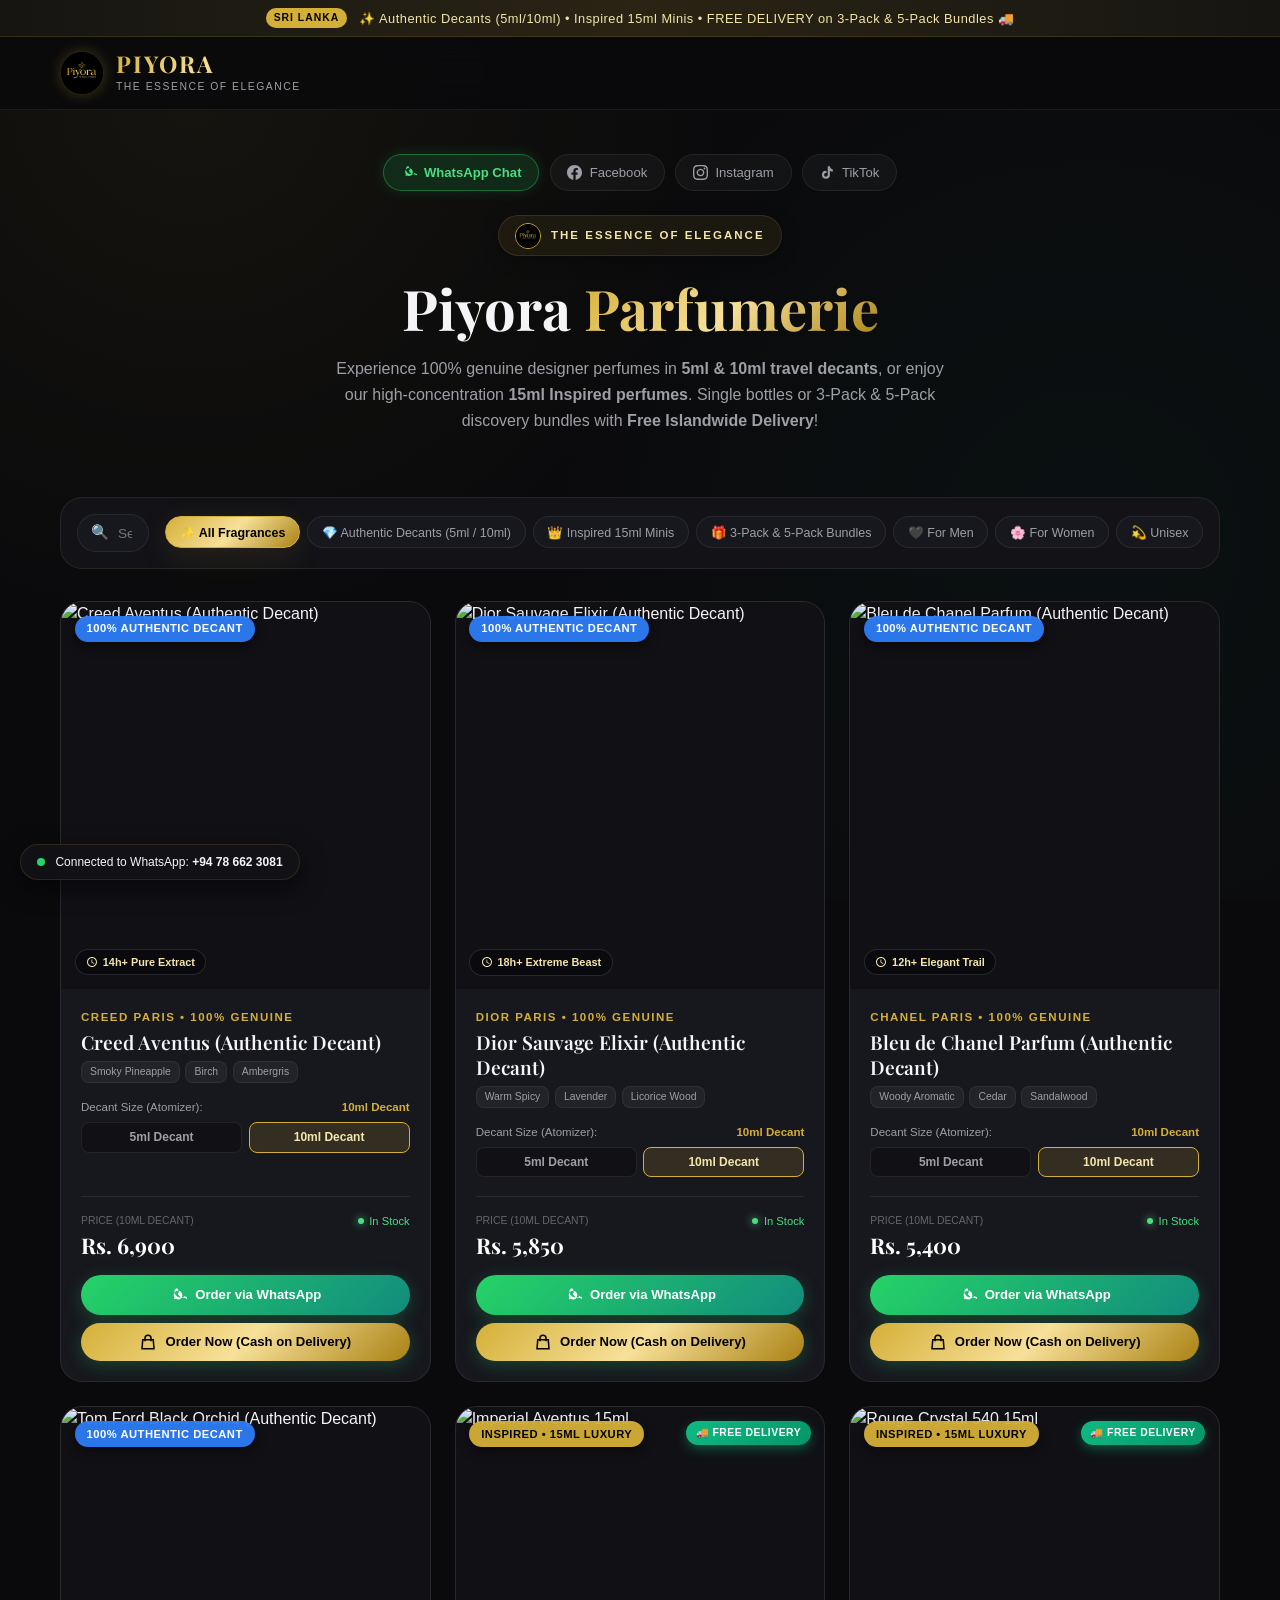
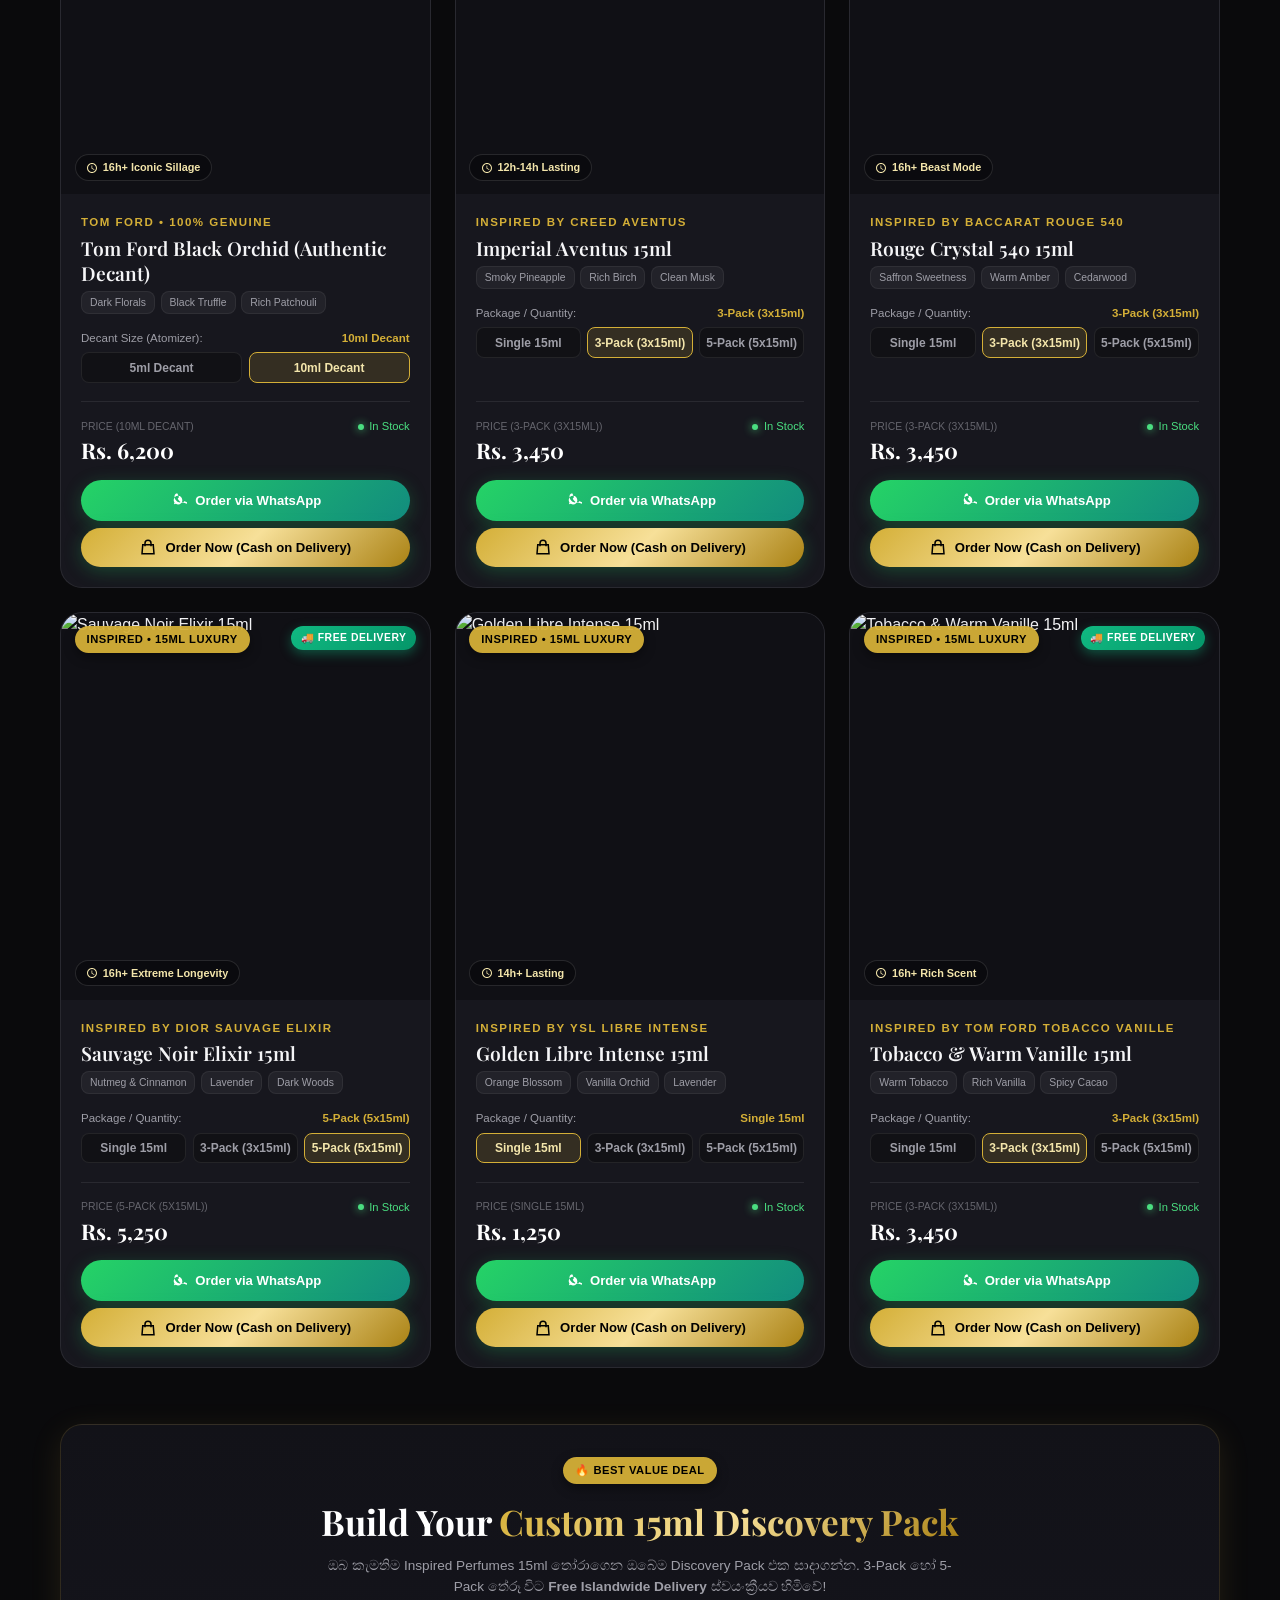
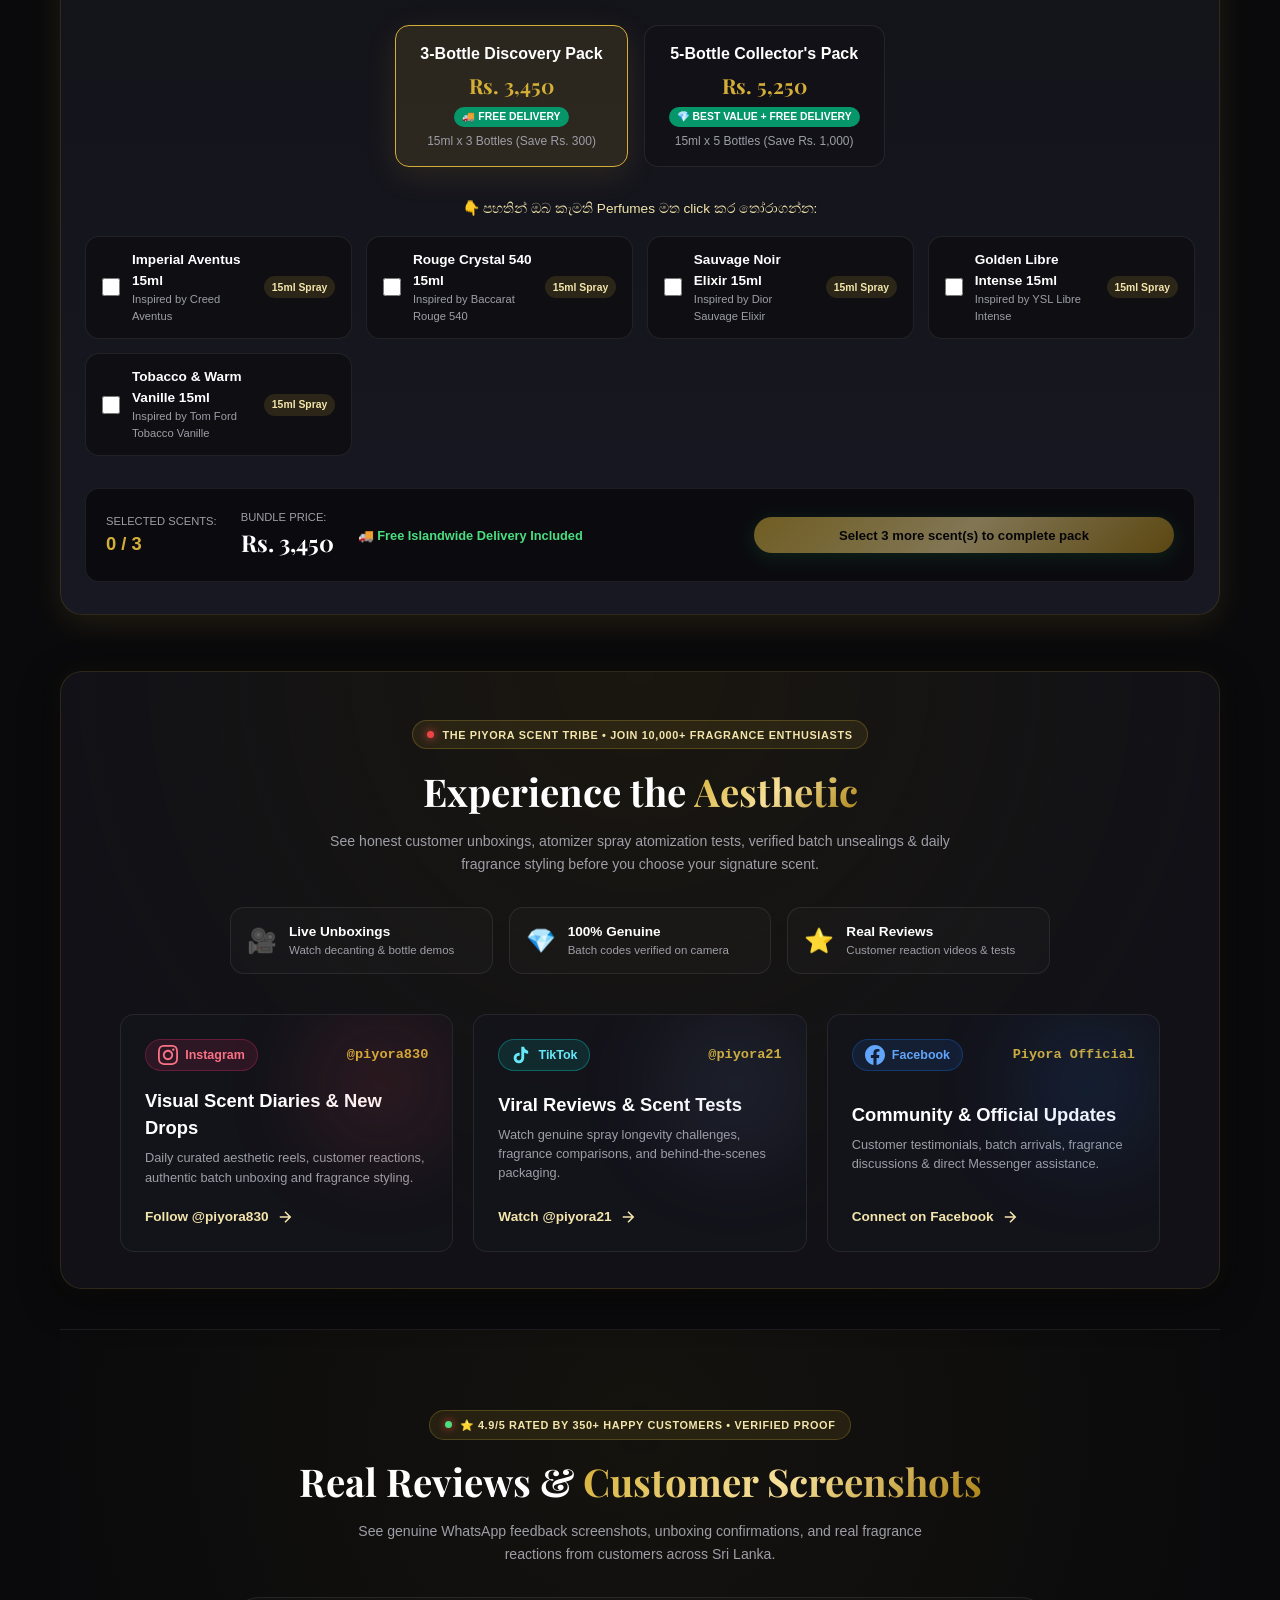
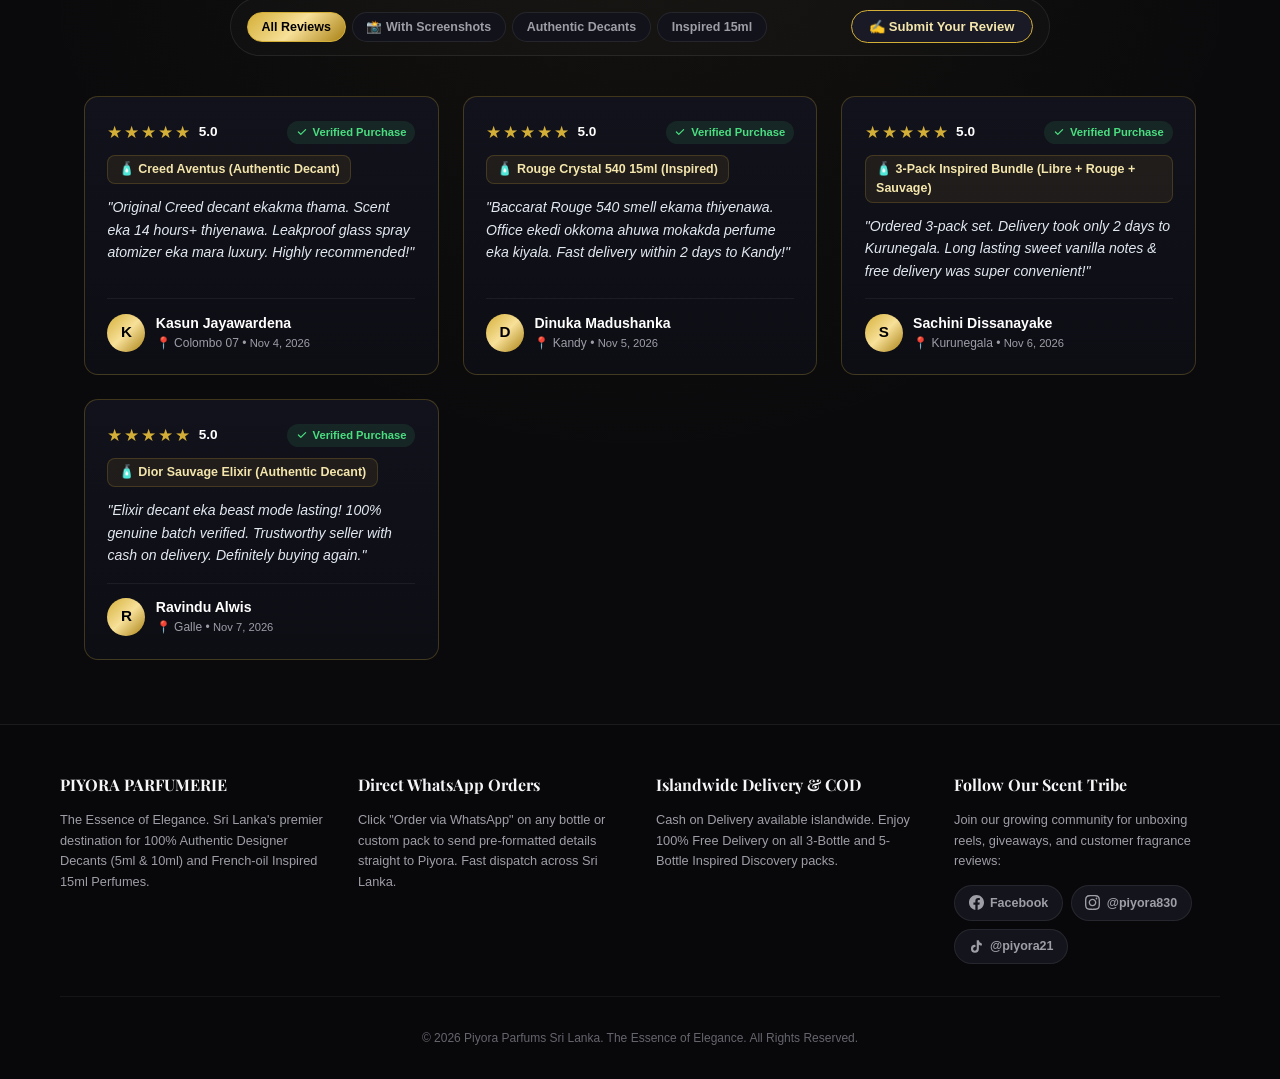
==== commit 82fe2034: "Move header social and WhatsApp icons below header for clean mobile layout" ====
--- a/index.html
+++ b/index.html
@@ -35,32 +35,32 @@
         </div>
       </a>
 
-      <div class="header-actions">
-        <div class="header-social-pills">
-          <a href="https://www.facebook.com/share/1EMc2Q7C1X/" target="_blank" rel="noopener noreferrer" class="header-social-btn fb" title="Piyora on Facebook" aria-label="Facebook">
-            <svg width="15" height="15" viewBox="0 0 24 24" fill="currentColor"><path d="M24 12.073c0-6.627-5.373-12-12-12s-12 5.373-12 12c0 5.99 4.388 10.954 10.125 11.854v-8.385H7.078v-3.47h3.047V9.43c0-3.007 1.792-4.669 4.533-4.669 1.312 0 2.686.235 2.686.235v2.953H15.83c-1.491 0-1.956.925-1.956 1.874v2.25h3.328l-.532 3.47h-2.796v8.385C19.612 23.027 24 18.062 24 12.073z"/></svg>
-            <span class="social-btn-text">Facebook</span>
-          </a>
-          <a href="https://www.instagram.com/piyora830?utm_source=qr&rpxt=MXhvZDU5aDFicnM1Mg==" target="_blank" rel="noopener noreferrer" class="header-social-btn ig" title="Instagram @piyora830" aria-label="Instagram">
-            <svg width="15" height="15" viewBox="0 0 24 24" fill="currentColor"><path d="M12 2.163c3.204 0 3.584.012 4.85.07 3.252.148 4.771 1.691 4.919 4.919.058 1.265.069 1.645.069 4.849 0 3.205-.012 3.584-.069 4.849-.149 3.225-1.664 4.771-4.919 4.919-1.266.058-1.644.07-4.85.07-3.204 0-3.584-.012-4.849-.07-3.26-.149-4.771-1.699-4.919-4.92-.058-1.265-.07-1.644-.07-4.849 0-3.204.013-3.583.07-4.849.149-3.227 1.664-4.771 4.919-4.919 1.266-.057 1.645-.069 4.849-.069zm0-2.163c-3.259 0-3.667.014-4.947.072-4.358.2-6.78 2.618-6.98 6.98-.059 1.281-.073 1.689-.073 4.948 0 3.259.014 3.668.072 4.948.2 4.358 2.618 6.78 6.98 6.98 1.281.058 1.689.072 4.948.072 3.259 0 3.668-.014 4.948-.072 4.354-.2 6.782-2.618 6.979-6.98.059-1.28.073-1.689.073-4.948 0-3.259-.014-3.667-.072-4.947-.196-4.354-2.617-6.78-6.979-6.98-1.281-.059-1.69-.073-4.949-.073zm0 5.838c-3.403 0-6.162 2.759-6.162 6.162s2.759 6.163 6.162 6.163 6.162-2.759 6.162-6.163c0-3.403-2.759-6.162-6.162-6.162zm0 10.162c-2.209 0-4-1.79-4-4 0-2.209 1.791-4 4-4s4 1.791 4 4c0 2.21-1.791 4-4 4zm6.406-11.845c-.796 0-1.441.645-1.441 1.44s.645 1.44 1.441 1.44c.795 0 1.439-.645 1.439-1.44s-.644-1.44-1.439-1.44z"/></svg>
-            <span class="social-btn-text">Instagram</span>
-          </a>
-          <a href="https://www.tiktok.com/@piyora21?_r=1&_t=ZS-9B8zPv1XeBZ" target="_blank" rel="noopener noreferrer" class="header-social-btn tt" title="TikTok @piyora21" aria-label="TikTok">
-            <svg width="15" height="15" viewBox="0 0 24 24" fill="currentColor"><path d="M19.59 6.69a4.83 4.83 0 0 1-3.77-4.25V2h-3.45v13.67a2.89 2.89 0 0 1-5.2 1.74 2.89 2.89 0 0 1 2.31-4.64c.298-.002.595.042.88.13V9.4a6.33 6.33 0 0 0-.88-.06A6.34 6.34 0 0 0 3.14 15.7a6.34 6.34 0 0 0 6.34 6.34 6.34 6.34 0 0 0 6.34-6.34V9.06a8.21 8.21 0 0 0 4.77 1.52V7.13a4.79 4.79 0 0 1-1-.44z"/></svg>
-            <span class="social-btn-text">TikTok</span>
-          </a>
-        </div>
-        <a href="https://wa.me/94786623081?text=Hi%20Piyora!%20I%20would%20like%20to%20inquire%20about%20your%20Decants%20and%2015ml%20Perfume%20Packs." target="_blank" rel="noopener noreferrer" class="header-contact-btn">
-          <svg width="15" height="15" fill="currentColor" viewBox="0 0 24 24"><path d="M12.031 6.172c-3.181 0-5.767 2.586-5.768 5.766-.001 1.298.38 2.27 1.019 3.287l-.711 2.598 2.668-.699c.969.585 1.761.884 2.792.884l.006-.001c3.18 0 5.766-2.587 5.767-5.766.001-3.182-2.585-5.769-5.766-5.769zm3.375 8.167c-.145.408-.847.785-1.18.835-.327.05-.75.074-2.155-.508-1.796-.745-2.955-2.57-3.044-2.691-.089-.12-1.745-2.324-1.745-4.433 0-2.11 1.104-3.144 1.498-3.555.394-.411.859-.514 1.146-.514.286 0 .573.003.824.015.267.013.626-.101.979.745.367.881 1.254 3.064 1.362 3.285.108.22.18.479.036.768-.144.288-.216.468-.432.72-.216.252-.455.563-.65.755-.216.216-.441.451-.19.882.252.432 1.121 1.849 2.404 2.993 1.65 1.472 3.042 1.928 3.474 2.144.432.216.684.18.936-.108.252-.288 1.077-1.258 1.364-1.69.287-.432.573-.36.967-.216.394.144 2.502 1.179 2.932 1.395.43.216.717.324.824.504.108.18.108 1.044-.216 1.452z"/></svg>
-          <span>WhatsApp Chat</span>
-        </a>
-      </div>
+      
     </div>
   </header>
 
   <!-- Hero Presentation -->
   <section class="hero-section">
     <div class="container">
+            <!-- Quick Social & WhatsApp Action Strip -->
+      <div class="hero-social-action-bar">
+        <a href="https://wa.me/94786623081?text=Hi%20Piyora!%20I%20would%20like%20to%20inquire%20about%20your%20Decants%20and%2015ml%20Perfume%20Packs." target="_blank" rel="noopener noreferrer" class="hero-social-pill wa header-contact-btn" title="Chat on WhatsApp">
+          <svg width="16" height="16" fill="currentColor" viewBox="0 0 24 24"><path d="M12.031 6.172c-3.181 0-5.767 2.586-5.768 5.766-.001 1.298.38 2.27 1.019 3.287l-.711 2.598 2.668-.699c.969.585 1.761.884 2.792.884l.006-.001c3.18 0 5.766-2.587 5.767-5.766.001-3.182-2.585-5.769-5.766-5.769zm3.375 8.167c-.145.408-.847.785-1.18.835-.327.05-.75.074-2.155-.508-1.796-.745-2.955-2.57-3.044-2.691-.089-.12-1.745-2.324-1.745-4.433 0-2.11 1.104-3.144 1.498-3.555.394-.411.859-.514 1.146-.514.286 0 .573.003.824.015.267.013.626-.101.979.745.367.881 1.254 3.064 1.362 3.285.108.22.18.479.036.768-.144.288-.216.468-.432.72-.216.252-.455.563-.65.755-.216.216-.441.451-.19.882.252.432 1.121 1.849 2.404 2.993 1.65 1.472 3.042 1.928 3.474 2.144.432.216.684.18.936-.108.252-.288 1.077-1.258 1.364-1.69.287-.432.573-.36.967-.216.394.144 2.502 1.179 2.932 1.395.43.216.717.324.824.504.108.18.108 1.044-.216 1.452z"/></svg>
+          <span>WhatsApp Chat</span>
+        </a>
+        <a href="https://www.facebook.com/share/1EMc2Q7C1X/" target="_blank" rel="noopener noreferrer" class="hero-social-pill fb" title="Piyora on Facebook">
+          <svg width="15" height="15" viewBox="0 0 24 24" fill="currentColor"><path d="M24 12.073c0-6.627-5.373-12-12-12s-12 5.373-12 12c0 5.99 4.388 10.954 10.125 11.854v-8.385H7.078v-3.47h3.047V9.43c0-3.007 1.792-4.669 4.533-4.669 1.312 0 2.686.235 2.686.235v2.953H15.83c-1.491 0-1.956.925-1.956 1.874v2.25h3.328l-.532 3.47h-2.796v8.385C19.612 23.027 24 18.062 24 12.073z"/></svg>
+          <span>Facebook</span>
+        </a>
+        <a href="https://www.instagram.com/piyora830?utm_source=qr&rpxt=MXhvZDU5aDFicnM1Mg==" target="_blank" rel="noopener noreferrer" class="hero-social-pill ig" title="Instagram @piyora830">
+          <svg width="15" height="15" viewBox="0 0 24 24" fill="currentColor"><path d="M12 2.163c3.204 0 3.584.012 4.85.07 3.252.148 4.771 1.691 4.919 4.919.058 1.265.069 1.645.069 4.849 0 3.205-.012 3.584-.069 4.849-.149 3.225-1.664 4.771-4.919 4.919-1.266.058-1.644.07-4.85.07-3.204 0-3.584-.012-4.849-.07-3.26-.149-4.771-1.699-4.919-4.92-.058-1.265-.07-1.644-.07-4.849 0-3.204.013-3.583.07-4.849.149-3.227 1.664-4.771 4.919-4.919 1.266-.057 1.645-.069 4.849-.069zm0-2.163c-3.259 0-3.667.014-4.947.072-4.358.2-6.78 2.618-6.98 6.98-.059 1.281-.073 1.689-.073 4.948 0 3.259.014 3.668.072 4.948.2 4.358 2.618 6.78 6.98 6.98 1.281.058 1.689.072 4.948.072 3.259 0 3.668-.014 4.948-.072 4.354-.2 6.782-2.618 6.979-6.98.059-1.28.073-1.689.073-4.948 0-3.259-.014-3.667-.072-4.947-.196-4.354-2.617-6.78-6.979-6.98-1.281-.059-1.69-.073-4.949-.073zm0 5.838c-3.403 0-6.162 2.759-6.162 6.162s2.759 6.163 6.162 6.163 6.162-2.759 6.162-6.163c0-3.403-2.759-6.162-6.162-6.162zm0 10.162c-2.209 0-4-1.79-4-4 0-2.209 1.791-4 4-4s4 1.791 4 4c0 2.21-1.791 4-4 4zm6.406-11.845c-.796 0-1.441.645-1.441 1.44s.645 1.44 1.441 1.44c.795 0 1.439-.645 1.439-1.44s-.644-1.44-1.439-1.44z"/></svg>
+          <span>Instagram</span>
+        </a>
+        <a href="https://www.tiktok.com/@piyora21?_r=1&_t=ZS-9B8zPv1XeBZ" target="_blank" rel="noopener noreferrer" class="hero-social-pill tt" title="TikTok @piyora21">
+          <svg width="15" height="15" viewBox="0 0 24 24" fill="currentColor"><path d="M19.59 6.69a4.83 4.83 0 0 1-3.77-4.25V2h-3.45v13.67a2.89 2.89 0 0 1-5.2 1.74 2.89 2.89 0 0 1 2.31-4.64c.298-.002.595.042.88.13V9.4a6.33 6.33 0 0 0-.88-.06A6.34 6.34 0 0 0 3.14 15.7a6.34 6.34 0 0 0 6.34 6.34 6.34 6.34 0 0 0 6.34-6.34V9.06a8.21 8.21 0 0 0 4.77 1.52V7.13a4.79 4.79 0 0 1-1-.44z"/></svg>
+          <span>TikTok</span>
+        </a>
+      </div>
       <div class="hero-brand-badge">
         <img src="logo.jpg" onerror="this.onerror=null; this.src='https://raw.githubusercontent.com/adithyaoshada7-spec/perfume-mrtk/main/logo.jpg';" alt="Piyora Logo" class="hero-logo-emblem">
         <span>The Essence of Elegance</span>
--- a/style.css
+++ b/style.css
@@ -3256,3 +3256,86 @@
   background: var(--accent-gold);
   color: #000;
 }
+
+
+/* Hero Social & WhatsApp Action Strip (Moved Below Header) */
+.hero-social-action-bar {
+  display: flex;
+  align-items: center;
+  justify-content: center;
+  flex-wrap: wrap;
+  gap: 0.65rem;
+  margin-bottom: 1.5rem;
+  position: relative;
+  z-index: 5;
+}
+.hero-social-pill {
+  display: inline-flex;
+  align-items: center;
+  gap: 0.45rem;
+  padding: 0.5rem 1.05rem;
+  border-radius: var(--radius-pill);
+  background: rgba(255, 255, 255, 0.04);
+  border: 1px solid var(--border-glass);
+  color: var(--text-muted);
+  font-size: 0.82rem;
+  font-weight: 500;
+  text-decoration: none;
+  transition: var(--transition);
+  backdrop-filter: blur(12px);
+  -webkit-backdrop-filter: blur(12px);
+}
+.hero-social-pill:hover {
+  transform: translateY(-2px);
+  color: #fff;
+  border-color: rgba(212, 175, 55, 0.4);
+  box-shadow: 0 4px 16px rgba(0, 0, 0, 0.4);
+}
+.hero-social-pill.wa {
+  background: rgba(37, 211, 102, 0.14);
+  border-color: rgba(37, 211, 102, 0.4);
+  color: #4ade80;
+  font-weight: 600;
+  box-shadow: 0 0 14px rgba(37, 211, 102, 0.15);
+}
+.hero-social-pill.wa:hover {
+  background: var(--whatsapp-green);
+  border-color: var(--whatsapp-green);
+  color: #ffffff;
+  box-shadow: 0 0 20px rgba(37, 211, 102, 0.4);
+}
+.hero-social-pill.fb:hover {
+  background: rgba(24, 119, 242, 0.2);
+  border-color: rgba(24, 119, 242, 0.5);
+  color: #93c5fd;
+  box-shadow: 0 0 16px rgba(24, 119, 242, 0.25);
+}
+.hero-social-pill.ig:hover {
+  background: linear-gradient(135deg, rgba(225, 48, 108, 0.2) 0%, rgba(253, 29, 29, 0.2) 50%, rgba(245, 96, 64, 0.2) 100%);
+  border-color: rgba(225, 48, 108, 0.5);
+  color: #fca5a5;
+  box-shadow: 0 0 16px rgba(225, 48, 108, 0.25);
+}
+.hero-social-pill.tt:hover {
+  background: linear-gradient(135deg, rgba(0, 242, 234, 0.15) 0%, rgba(255, 0, 80, 0.15) 100%);
+  border-color: rgba(0, 242, 234, 0.4);
+  color: #a5f3fc;
+  box-shadow: 0 0 16px rgba(0, 242, 234, 0.25);
+}
+@media (max-width: 600px) {
+  .hero-social-action-bar {
+    gap: 0.45rem;
+    margin-bottom: 1.25rem;
+  }
+  .hero-social-pill {
+    padding: 0.42rem 0.75rem;
+    font-size: 0.75rem;
+  }
+}
+@media (max-width: 400px) {
+  .hero-social-pill {
+    padding: 0.38rem 0.65rem;
+    font-size: 0.72rem;
+    gap: 0.35rem;
+  }
+}
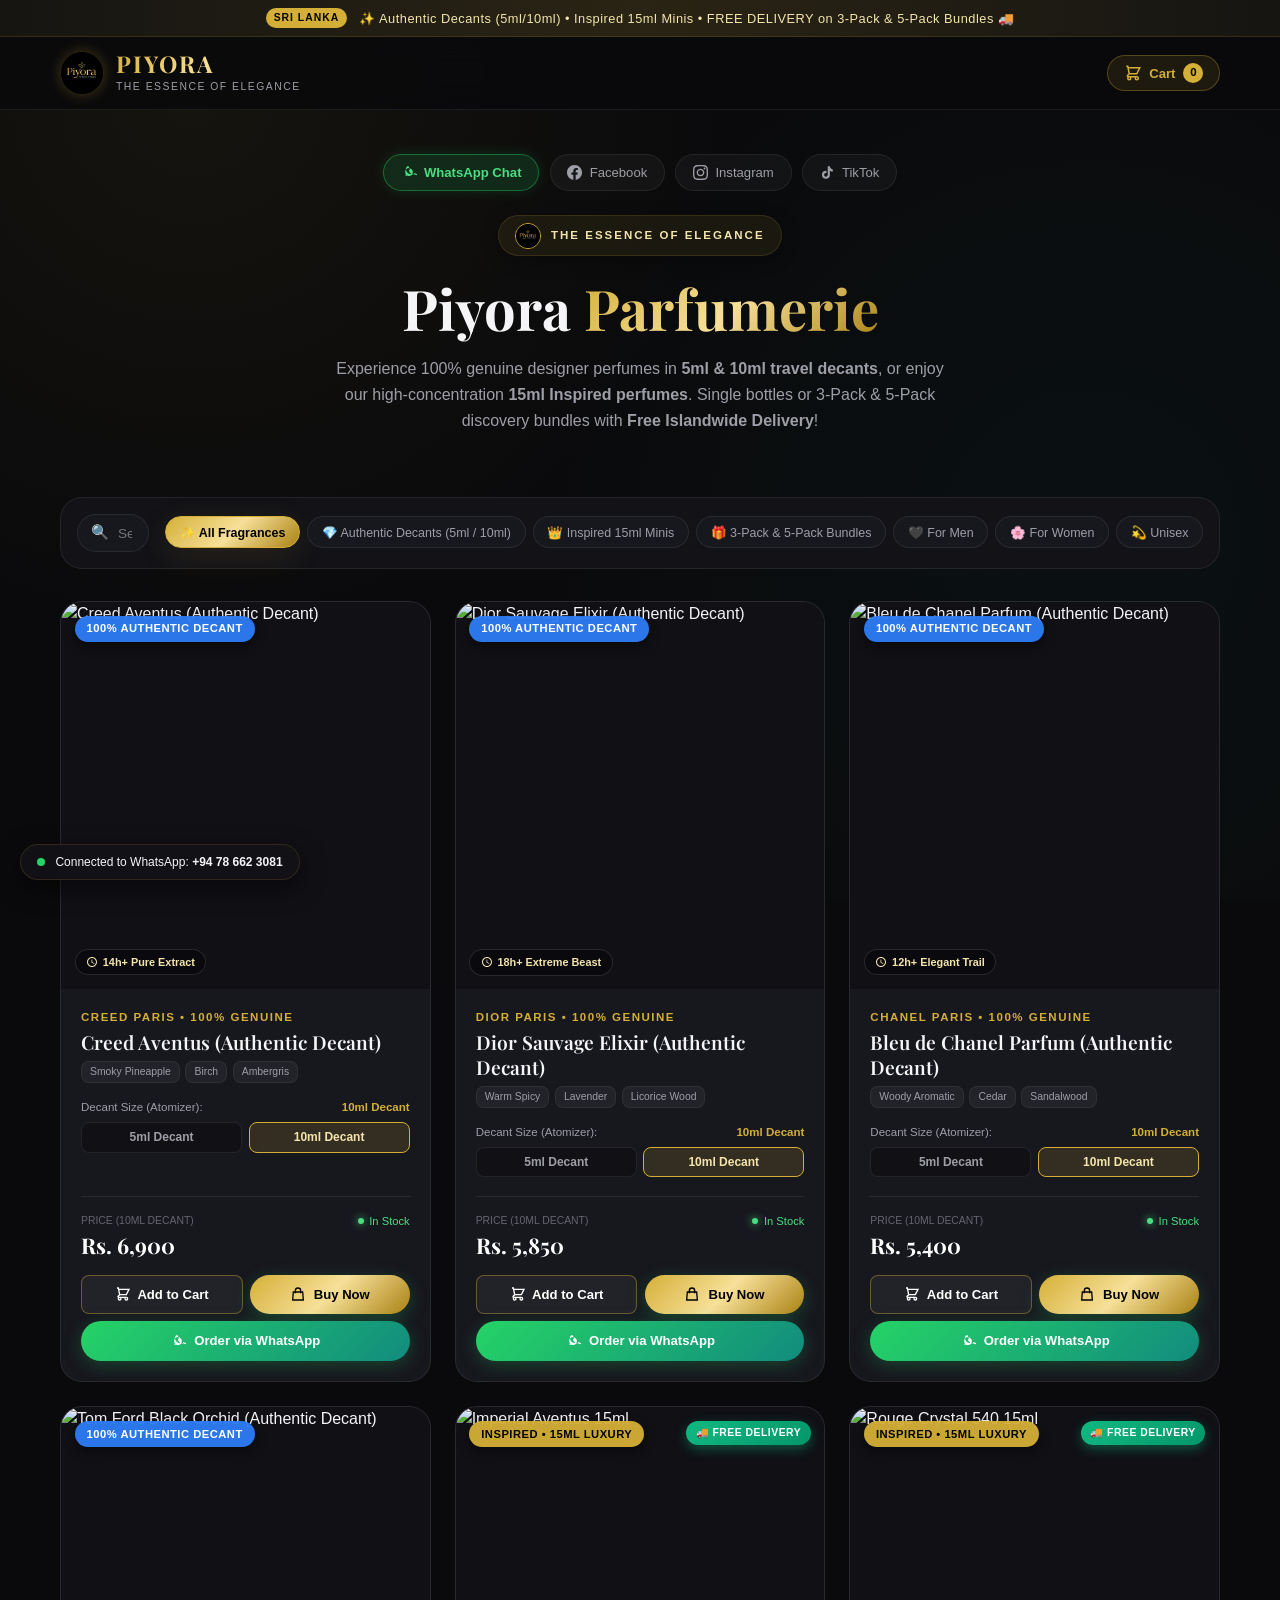
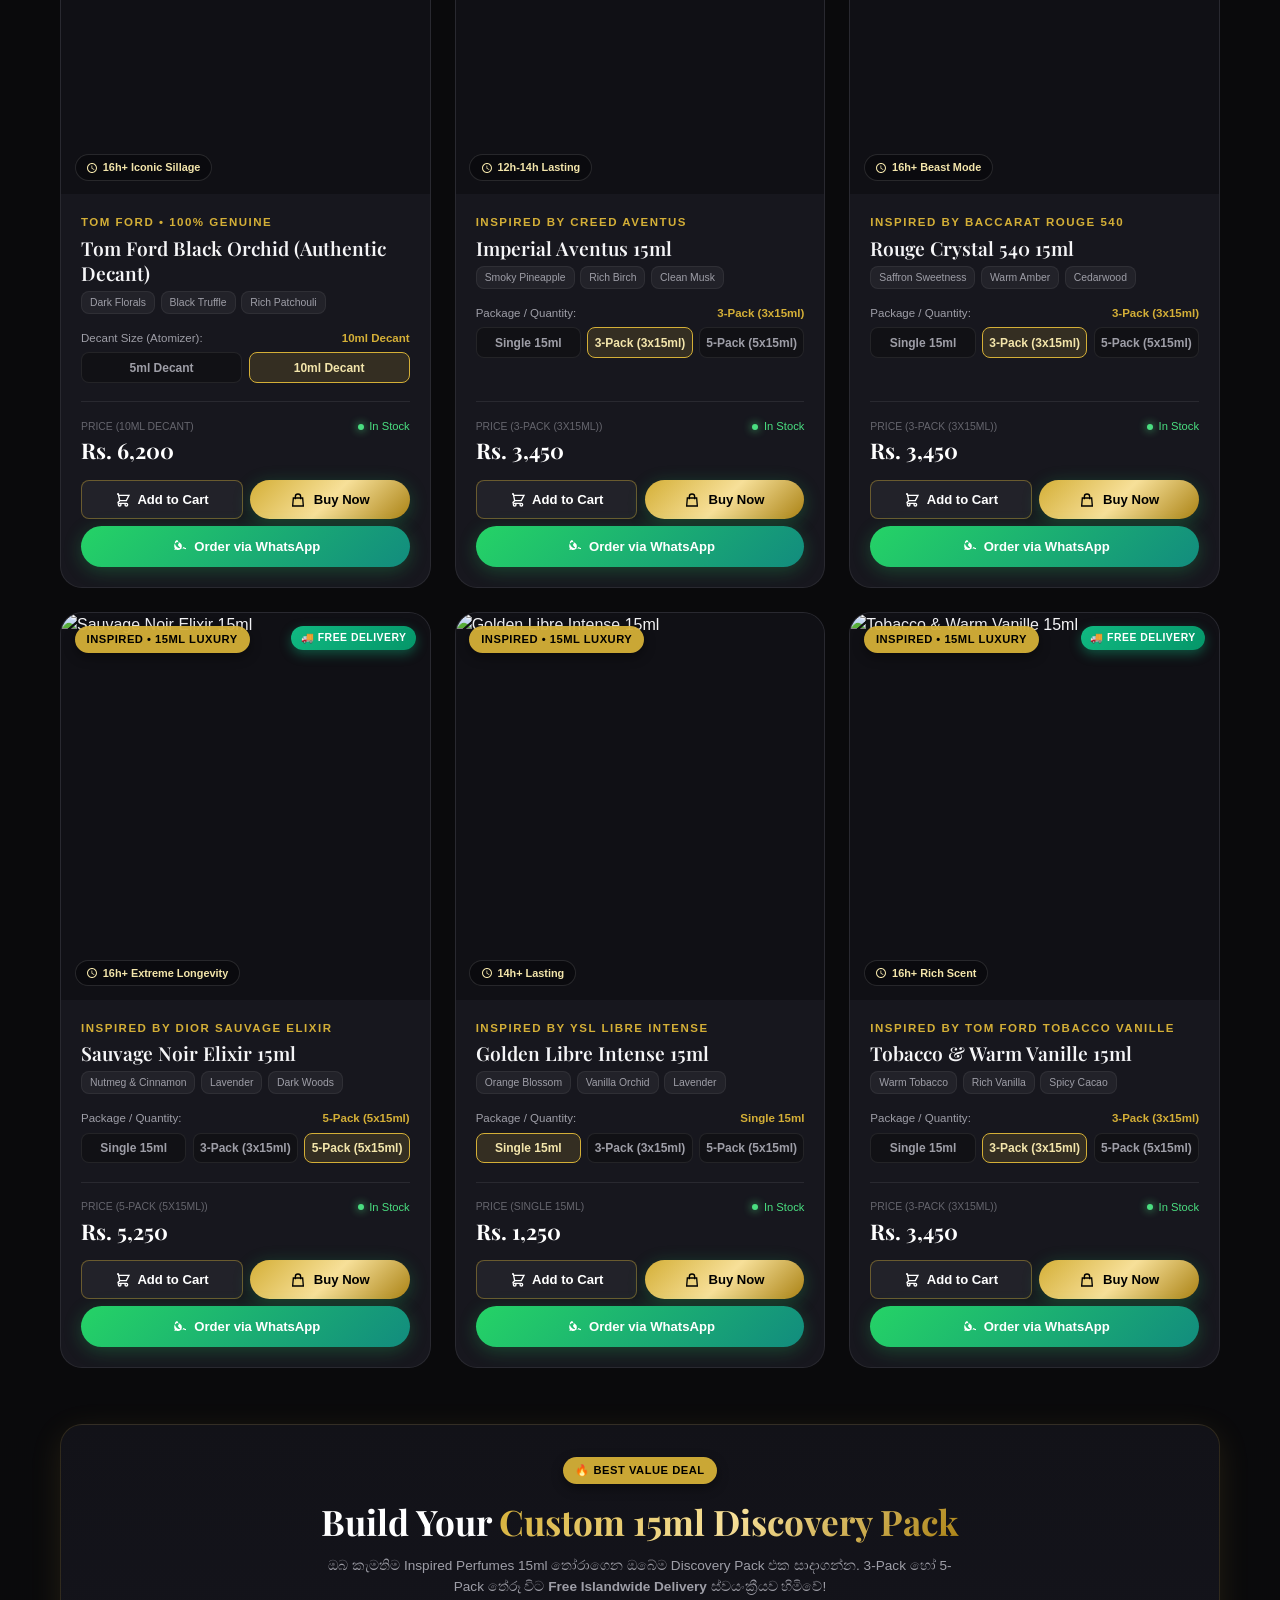
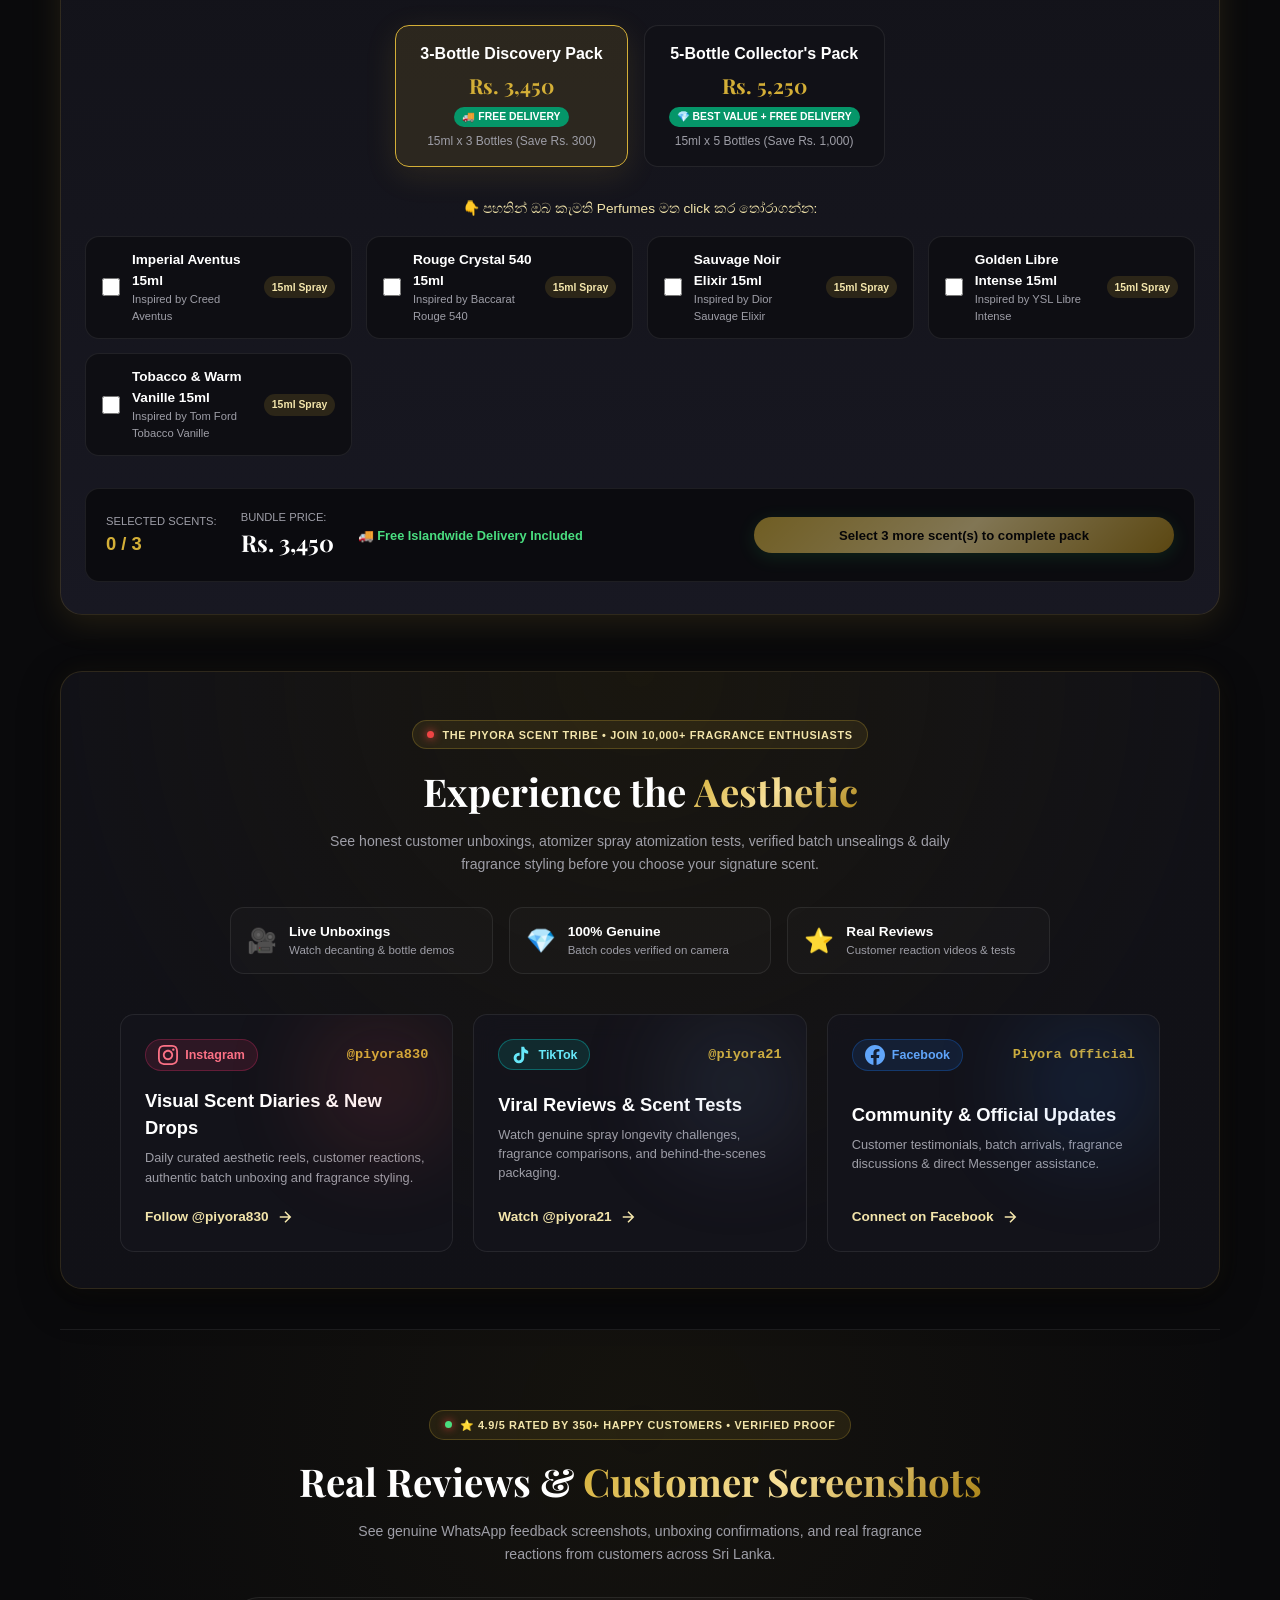
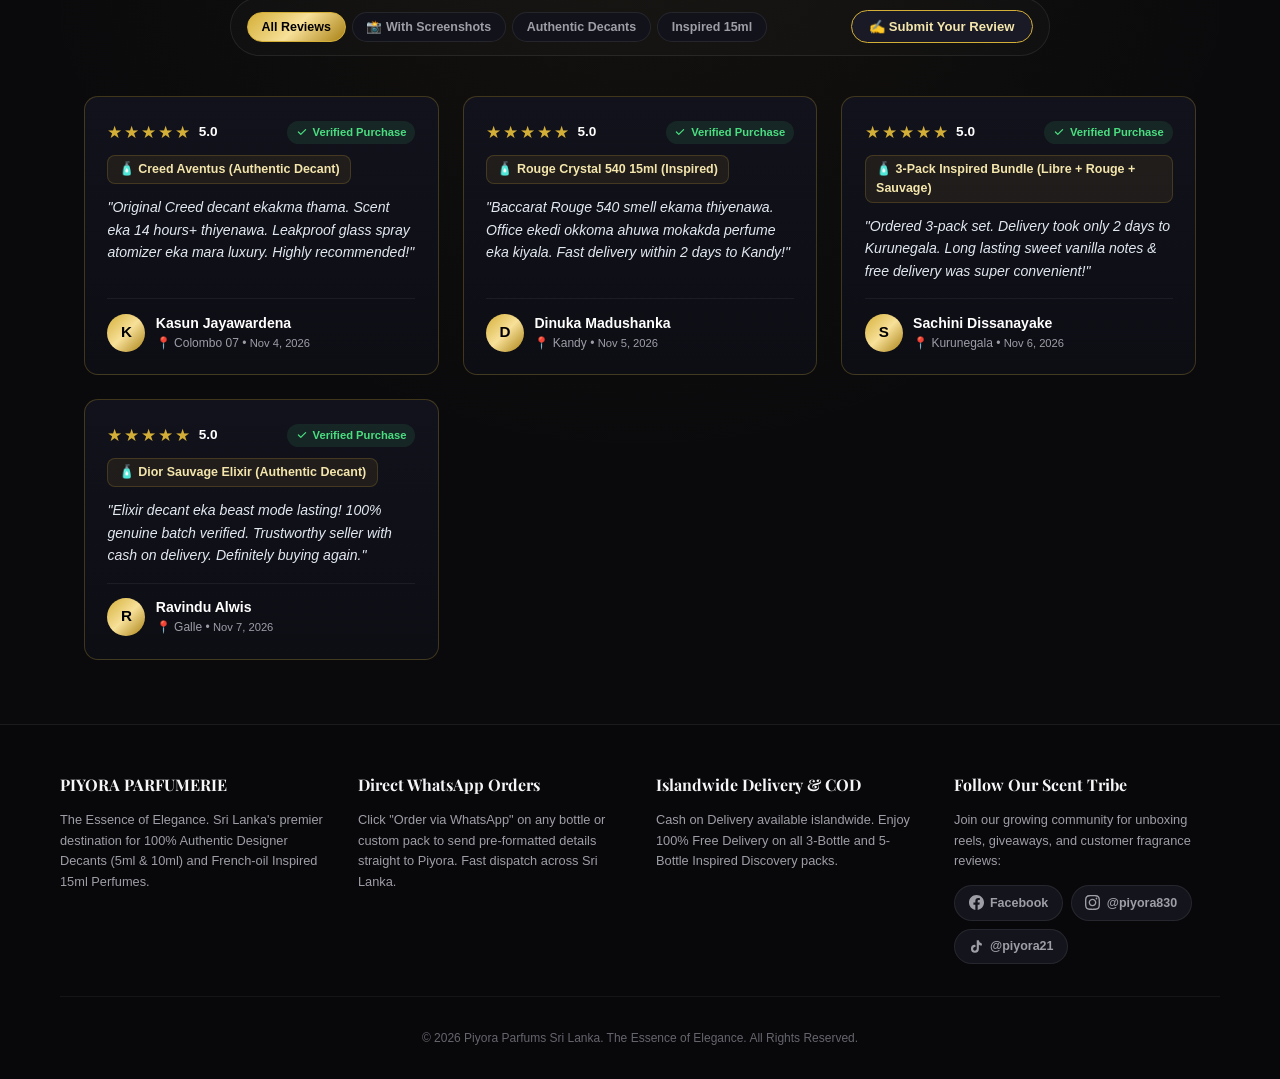
==== commit 107ae81f: "Add full shopping cart system with Add to Cart button on each item, cart drawer, and multi-item chec" ====
--- a/index.html
+++ b/index.html
@@ -34,6 +34,13 @@
           <span class="brand-subtitle">The Essence of Elegance</span>
         </div>
       </a>
+
+      <!-- Header Cart Pill Button -->
+      <button type="button" class="nav-cart-btn" onclick="openCartDrawer()" title="View Shopping Cart">
+        <svg width="18" height="18" fill="none" stroke="currentColor" stroke-width="2" viewBox="0 0 24 24"><path d="M3 3h2l.4 2M7 13h10l4-8H5.4M7 13L5.4 5M7 13l-2.293 2.293c-.63.63-.184 1.707.707 1.707H17m0 0a2 2 0 100 4 2 2 0 000-4zm-8 2a2 2 0 11-4 0 2 2 0 014 0z"/></svg>
+        <span class="nav-cart-text">Cart</span>
+        <span class="nav-cart-badge" id="navCartCount">0</span>
+      </button>
 
       
     </div>
@@ -502,6 +509,77 @@
     <span>Connected to WhatsApp: <strong>+94 78 662 3081</strong></span>
   </div>
 
+  
+  <!-- ========================================================
+       Floating Cart Pill (Bottom Right Corner)
+       ======================================================== -->
+  <div class="floating-cart-pill" id="floatingCartPill" onclick="openCartDrawer()" style="display:none;">
+    <div class="floating-cart-left">
+      <div class="floating-cart-icon-wrap">
+        <svg width="20" height="20" fill="none" stroke="currentColor" stroke-width="2" viewBox="0 0 24 24"><path d="M3 3h2l.4 2M7 13h10l4-8H5.4M7 13L5.4 5M7 13l-2.293 2.293c-.63.63-.184 1.707.707 1.707H17m0 0a2 2 0 100 4 2 2 0 000-4zm-8 2a2 2 0 11-4 0 2 2 0 014 0z"/></svg>
+        <span class="floating-cart-badge" id="floatingCartCount">0</span>
+      </div>
+      <div class="floating-cart-info">
+        <span class="floating-cart-label">Shopping Cart</span>
+        <span class="floating-cart-sum" id="floatingCartTotal">Rs. 0</span>
+      </div>
+    </div>
+    <span class="floating-cart-cta-btn">View Cart →</span>
+  </div>
+
+  <!-- ========================================================
+       Shopping Cart Slide-Over Drawer
+       ======================================================== -->
+  <div class="cart-drawer-overlay" id="cartDrawerOverlay" onclick="if(event.target===this) closeCartDrawer()">
+    <div class="cart-drawer-window">
+      <div class="cart-drawer-header">
+        <div class="cart-drawer-title-wrap">
+          <svg width="22" height="22" fill="none" stroke="var(--accent-gold)" stroke-width="2" viewBox="0 0 24 24"><path d="M3 3h2l.4 2M7 13h10l4-8H5.4M7 13L5.4 5M7 13l-2.293 2.293c-.63.63-.184 1.707.707 1.707H17m0 0a2 2 0 100 4 2 2 0 000-4zm-8 2a2 2 0 11-4 0 2 2 0 014 0z"/></svg>
+          <h3>Shopping Cart</h3>
+          <span class="cart-drawer-count" id="cartDrawerCount">(0 items)</span>
+        </div>
+        <button type="button" class="cart-drawer-close" onclick="closeCartDrawer()" title="Close cart">✕</button>
+      </div>
+
+      <div class="cart-delivery-perk-bar" id="cartDeliveryPerkBar">
+        <span id="cartPerkText">✨ <strong>FREE Islandwide Delivery</strong> on any 3 or more perfumes!</span>
+      </div>
+
+      <div class="cart-drawer-body" id="cartDrawerBody">
+        <!-- Rendered dynamically by app.js -->
+      </div>
+
+      <div class="cart-drawer-footer" id="cartDrawerFooter">
+        <div class="cart-subtotal-row">
+          <span>Items Total</span>
+          <span class="cart-subtotal-val" id="cartSubtotalVal">Rs. 0</span>
+        </div>
+        <div class="cart-delivery-row">
+          <span>Delivery</span>
+          <span class="cart-delivery-val" id="cartDeliveryVal" style="color:#4ade80;">FREE 🚚</span>
+        </div>
+        <div class="cart-total-row">
+          <span>Total (Cash on Delivery)</span>
+          <span class="cart-total-val" id="cartTotalVal">Rs. 0</span>
+        </div>
+
+        <div class="cart-drawer-actions">
+          <button type="button" class="btn-cart-checkout" onclick="proceedCartToCheckout()">
+            <svg width="18" height="18" fill="none" stroke="currentColor" stroke-width="2" viewBox="0 0 24 24"><path d="M16 11V7a4 4 0 00-8 0v4M5 9h14l1 12H4L5 9z"/></svg>
+            <span>Proceed to Checkout (COD)</span>
+          </button>
+          <button type="button" class="btn-cart-wa" onclick="checkoutCartViaWhatsApp()">
+            <svg width="18" height="18" fill="currentColor" viewBox="0 0 24 24"><path d="M12.031 6.172c-3.181 0-5.767 2.586-5.768 5.766-.001 1.298.38 2.27 1.019 3.287l-.711 2.598 2.668-.699c.969.585 1.761.884 2.792.884l.006-.001c3.18 0 5.766-2.587 5.767-5.766.001-3.182-2.585-5.769-5.766-5.769zm3.375 8.167c-.145.408-.847.785-1.18.835-.327.05-.75.074-2.155-.508-1.796-.745-2.955-2.57-3.044-2.691-.089-.12-1.745-2.324-1.745-4.433 0-2.11 1.104-3.144 1.498-3.555.394-.411.859-.514 1.146-.514.286 0 .573.003.824.015.267.013.626-.101.979.745.367.881 1.254 3.064 1.362 3.285.108.22.18.479.036.768-.144.288-.216.468-.432.72-.216.252-.455.563-.65.755-.216.216-.441.451-.19.882.252.432 1.121 1.849 2.404 2.993 1.65 1.472 3.042 1.928 3.474 2.144.432.216.684.18.936-.108.252-.288 1.077-1.258 1.364-1.69.287-.432.573-.36.967-.216.394.144 2.502 1.179 2.932 1.395.43.216.717.324.824.504.108.18.108 1.044-.216 1.452z"/></svg>
+            <span>Order Cart via WhatsApp</span>
+          </button>
+        </div>
+      </div>
+    </div>
+  </div>
+
+  <!-- Cart Notification Toast -->
+  <div id="cartToast" class="cart-toast"></div>
+
   <!-- Footer -->
   <footer class="site-footer">
     <div class="container">
--- a/style.css
+++ b/style.css
@@ -3339,3 +3339,576 @@
     gap: 0.35rem;
   }
 }
+
+
+/* ========================================================
+   SHOPPING CART & ADD TO CART STYLES
+   ======================================================== */
+
+/* Nav Cart Button in Site Header */
+.nav-cart-btn {
+  display: inline-flex;
+  align-items: center;
+  gap: 0.5rem;
+  background: rgba(212, 175, 55, 0.1);
+  color: var(--accent-gold);
+  border: 1px solid rgba(212, 175, 55, 0.3);
+  padding: 0.45rem 0.95rem;
+  border-radius: var(--radius-pill);
+  font-size: 0.82rem;
+  font-weight: 600;
+  cursor: pointer;
+  transition: var(--transition);
+  backdrop-filter: blur(8px);
+}
+.nav-cart-btn:hover {
+  background: var(--accent-gold);
+  color: #000;
+  border-color: var(--accent-gold);
+  transform: translateY(-1px);
+  box-shadow: 0 4px 15px rgba(212, 175, 55, 0.3);
+}
+.nav-cart-badge {
+  display: inline-flex;
+  align-items: center;
+  justify-content: center;
+  background: var(--accent-gold);
+  color: #000;
+  font-size: 0.72rem;
+  font-weight: 700;
+  min-width: 20px;
+  height: 20px;
+  border-radius: 50%;
+  padding: 0 4px;
+  line-height: 1;
+  transition: transform 0.2s ease;
+}
+.nav-cart-btn:hover .nav-cart-badge {
+  background: #000;
+  color: var(--accent-gold);
+}
+
+/* Card Button Stack & Row for Add to Cart + Buy Now */
+.card-btn-row {
+  display: flex;
+  gap: 0.45rem;
+  width: 100%;
+}
+.btn-add-to-cart {
+  flex: 1;
+  display: inline-flex;
+  align-items: center;
+  justify-content: center;
+  gap: 0.4rem;
+  background: rgba(255, 255, 255, 0.05);
+  color: #fff;
+  border: 1px solid rgba(212, 175, 55, 0.4);
+  padding: 0.65rem 0.6rem;
+  border-radius: var(--radius-sm);
+  font-size: 0.82rem;
+  font-weight: 600;
+  cursor: pointer;
+  transition: all 0.2s ease;
+  white-space: nowrap;
+}
+.btn-add-to-cart:hover {
+  background: rgba(212, 175, 55, 0.15);
+  border-color: var(--accent-gold);
+  color: var(--accent-gold);
+  transform: translateY(-1px);
+}
+.btn-add-to-cart.added {
+  background: rgba(37, 211, 102, 0.2);
+  border-color: rgba(37, 211, 102, 0.7);
+  color: #4ade80;
+}
+
+/* Buy Now Button in card row */
+.card-btn-row .btn-order-now {
+  flex: 1;
+  padding: 0.65rem 0.6rem;
+  font-size: 0.82rem;
+  white-space: nowrap;
+}
+
+/* Floating Cart Pill (Fixed Bottom Right) */
+.floating-cart-pill {
+  position: fixed;
+  bottom: 24px;
+  right: 24px;
+  z-index: 998;
+  display: flex;
+  align-items: center;
+  gap: 1rem;
+  background: rgba(18, 18, 24, 0.92);
+  border: 1.5px solid rgba(212, 175, 55, 0.5);
+  padding: 0.65rem 1rem;
+  border-radius: 999px;
+  box-shadow: 0 10px 30px rgba(0, 0, 0, 0.6), 0 0 20px rgba(212, 175, 55, 0.25);
+  cursor: pointer;
+  backdrop-filter: blur(16px);
+  -webkit-backdrop-filter: blur(16px);
+  transition: all 0.3s cubic-bezier(0.16, 1, 0.3, 1);
+  animation: floatBounce 0.4s ease;
+}
+.floating-cart-pill:hover {
+  transform: translateY(-3px) scale(1.02);
+  border-color: var(--accent-gold);
+  box-shadow: 0 14px 35px rgba(0, 0, 0, 0.7), 0 0 28px rgba(212, 175, 55, 0.4);
+}
+@keyframes floatBounce {
+  0% { transform: translateY(20px); opacity: 0; }
+  60% { transform: translateY(-4px); opacity: 1; }
+  100% { transform: translateY(0); opacity: 1; }
+}
+.floating-cart-left {
+  display: flex;
+  align-items: center;
+  gap: 0.75rem;
+}
+.floating-cart-icon-wrap {
+  position: relative;
+  display: flex;
+  align-items: center;
+  justify-content: center;
+  color: var(--accent-gold);
+}
+.floating-cart-badge {
+  position: absolute;
+  top: -8px;
+  right: -8px;
+  background: var(--accent-gold);
+  color: #000;
+  font-size: 0.7rem;
+  font-weight: 700;
+  width: 18px;
+  height: 18px;
+  border-radius: 50%;
+  display: flex;
+  align-items: center;
+  justify-content: center;
+  line-height: 1;
+}
+.floating-cart-info {
+  display: flex;
+  flex-direction: column;
+}
+.floating-cart-label {
+  font-size: 0.7rem;
+  color: var(--text-muted);
+  text-transform: uppercase;
+  letter-spacing: 0.5px;
+}
+.floating-cart-sum {
+  font-size: 0.95rem;
+  font-weight: 700;
+  color: #fff;
+}
+.floating-cart-cta-btn {
+  background: var(--accent-gold-gradient);
+  color: #000;
+  font-size: 0.8rem;
+  font-weight: 700;
+  padding: 0.45rem 0.9rem;
+  border-radius: 999px;
+  letter-spacing: 0.3px;
+  transition: transform 0.2s ease;
+}
+
+/* Shopping Cart Slide-Over Drawer */
+.cart-drawer-overlay {
+  position: fixed;
+  inset: 0;
+  background: rgba(0, 0, 0, 0.75);
+  backdrop-filter: blur(8px);
+  -webkit-backdrop-filter: blur(8px);
+  z-index: 10000;
+  opacity: 0;
+  visibility: hidden;
+  transition: opacity 0.3s ease, visibility 0.3s ease;
+  display: flex;
+  justify-content: flex-end;
+}
+.cart-drawer-overlay.open {
+  opacity: 1;
+  visibility: visible;
+}
+.cart-drawer-window {
+  width: 100%;
+  max-width: 440px;
+  height: 100%;
+  background: #111115;
+  border-left: 1px solid var(--border-glass);
+  display: flex;
+  flex-direction: column;
+  transform: translateX(100%);
+  transition: transform 0.35s cubic-bezier(0.16, 1, 0.3, 1);
+  box-shadow: -10px 0 35px rgba(0, 0, 0, 0.8);
+}
+.cart-drawer-overlay.open .cart-drawer-window {
+  transform: translateX(0);
+}
+.cart-drawer-header {
+  padding: 1.25rem 1.5rem;
+  border-bottom: 1px solid var(--border-glass);
+  display: flex;
+  align-items: center;
+  justify-content: space-between;
+  background: rgba(255, 255, 255, 0.02);
+}
+.cart-drawer-title-wrap {
+  display: flex;
+  align-items: center;
+  gap: 0.6rem;
+}
+.cart-drawer-title-wrap h3 {
+  font-family: var(--font-serif);
+  font-size: 1.25rem;
+  color: #fff;
+  margin: 0;
+}
+.cart-drawer-count {
+  font-size: 0.8rem;
+  color: var(--text-muted);
+}
+.cart-drawer-close {
+  background: rgba(255, 255, 255, 0.08);
+  border: 1px solid var(--border-glass);
+  color: var(--text-muted);
+  width: 32px;
+  height: 32px;
+  border-radius: 50%;
+  cursor: pointer;
+  display: flex;
+  align-items: center;
+  justify-content: center;
+  font-size: 0.95rem;
+  transition: var(--transition);
+}
+.cart-drawer-close:hover {
+  background: rgba(239, 68, 68, 0.2);
+  color: #ef4444;
+  border-color: rgba(239, 68, 68, 0.4);
+}
+.cart-delivery-perk-bar {
+  background: linear-gradient(90deg, rgba(212, 175, 55, 0.12) 0%, rgba(37, 211, 102, 0.12) 100%);
+  border-bottom: 1px solid rgba(212, 175, 55, 0.2);
+  padding: 0.65rem 1.25rem;
+  font-size: 0.78rem;
+  color: #e2e8f0;
+  text-align: center;
+}
+.cart-drawer-body {
+  flex: 1;
+  overflow-y: auto;
+  padding: 1.25rem;
+  display: flex;
+  flex-direction: column;
+  gap: 0.85rem;
+}
+
+/* Cart Item Row */
+.cart-item-card {
+  display: flex;
+  gap: 0.85rem;
+  padding: 0.85rem;
+  background: rgba(255, 255, 255, 0.03);
+  border: 1px solid var(--border-glass);
+  border-radius: var(--radius-md);
+  position: relative;
+  transition: var(--transition);
+}
+.cart-item-card:hover {
+  background: rgba(255, 255, 255, 0.05);
+  border-color: rgba(212, 175, 55, 0.3);
+}
+.cart-item-thumb {
+  width: 64px;
+  height: 64px;
+  border-radius: var(--radius-sm);
+  object-fit: cover;
+  background: #000;
+  border: 1px solid var(--border-glass);
+  flex-shrink: 0;
+}
+.cart-item-details {
+  flex: 1;
+  display: flex;
+  flex-direction: column;
+  justify-content: space-between;
+}
+.cart-item-name {
+  font-size: 0.92rem;
+  font-weight: 600;
+  color: #fff;
+  line-height: 1.2;
+}
+.cart-item-brand-size {
+  font-size: 0.75rem;
+  color: var(--text-muted);
+  margin-top: 2px;
+}
+.cart-item-size-badge {
+  color: var(--accent-gold);
+  font-weight: 600;
+}
+.cart-item-bottom {
+  display: flex;
+  align-items: center;
+  justify-content: space-between;
+  margin-top: 0.5rem;
+}
+.cart-item-price {
+  font-size: 0.92rem;
+  font-weight: 700;
+  color: #fff;
+}
+.cart-qty-stepper {
+  display: inline-flex;
+  align-items: center;
+  background: rgba(255, 255, 255, 0.08);
+  border: 1px solid var(--border-glass);
+  border-radius: var(--radius-pill);
+  padding: 2px 4px;
+  gap: 0.4rem;
+}
+.cart-qty-btn {
+  background: transparent;
+  border: none;
+  color: #fff;
+  width: 22px;
+  height: 22px;
+  display: flex;
+  align-items: center;
+  justify-content: center;
+  cursor: pointer;
+  font-size: 0.85rem;
+  border-radius: 50%;
+  transition: background 0.15s ease;
+}
+.cart-qty-btn:hover {
+  background: rgba(255, 255, 255, 0.2);
+}
+.cart-qty-val {
+  font-size: 0.82rem;
+  font-weight: 600;
+  color: #fff;
+  min-width: 14px;
+  text-align: center;
+}
+.cart-item-remove {
+  background: transparent;
+  border: none;
+  color: #64748b;
+  cursor: pointer;
+  padding: 4px;
+  font-size: 0.85rem;
+  transition: color 0.2s ease;
+}
+.cart-item-remove:hover {
+  color: #ef4444;
+}
+
+/* Empty Cart State */
+.cart-empty-box {
+  text-align: center;
+  padding: 4rem 1.5rem;
+  color: var(--text-muted);
+}
+.cart-empty-icon {
+  font-size: 3rem;
+  margin-bottom: 1rem;
+  opacity: 0.6;
+}
+.cart-empty-title {
+  font-size: 1.1rem;
+  color: #fff;
+  font-weight: 600;
+  margin-bottom: 0.5rem;
+}
+.cart-empty-desc {
+  font-size: 0.85rem;
+  line-height: 1.5;
+  margin-bottom: 1.5rem;
+}
+.btn-empty-shop {
+  background: var(--accent-gold-gradient);
+  color: #000;
+  padding: 0.65rem 1.5rem;
+  border-radius: var(--radius-pill);
+  font-size: 0.85rem;
+  font-weight: 700;
+  cursor: pointer;
+  border: none;
+}
+
+/* Cart Footer */
+.cart-drawer-footer {
+  padding: 1.25rem 1.5rem;
+  border-top: 1px solid var(--border-glass);
+  background: rgba(18, 18, 24, 0.95);
+  display: flex;
+  flex-direction: column;
+  gap: 0.6rem;
+}
+.cart-subtotal-row, .cart-delivery-row {
+  display: flex;
+  justify-content: space-between;
+  font-size: 0.82rem;
+  color: var(--text-muted);
+}
+.cart-total-row {
+  display: flex;
+  justify-content: space-between;
+  align-items: baseline;
+  padding-top: 0.5rem;
+  border-top: 1px dashed var(--border-glass);
+  font-size: 0.95rem;
+  font-weight: 600;
+  color: #fff;
+}
+.cart-total-val {
+  font-size: 1.35rem;
+  font-weight: 700;
+  color: var(--accent-gold);
+  font-family: var(--font-serif);
+}
+.cart-drawer-actions {
+  display: flex;
+  flex-direction: column;
+  gap: 0.6rem;
+  margin-top: 0.75rem;
+}
+.btn-cart-checkout {
+  display: flex;
+  align-items: center;
+  justify-content: center;
+  gap: 0.5rem;
+  background: var(--accent-gold-gradient);
+  color: #000;
+  padding: 0.85rem;
+  border-radius: var(--radius-sm);
+  font-size: 0.92rem;
+  font-weight: 700;
+  cursor: pointer;
+  border: none;
+  transition: var(--transition);
+}
+.btn-cart-checkout:hover {
+  transform: translateY(-2px);
+  box-shadow: 0 6px 20px rgba(212, 175, 55, 0.35);
+}
+.btn-cart-wa {
+  display: flex;
+  align-items: center;
+  justify-content: center;
+  gap: 0.5rem;
+  background: rgba(37, 211, 102, 0.12);
+  border: 1px solid rgba(37, 211, 102, 0.35);
+  color: #4ade80;
+  padding: 0.75rem;
+  border-radius: var(--radius-sm);
+  font-size: 0.88rem;
+  font-weight: 600;
+  cursor: pointer;
+  transition: var(--transition);
+}
+.btn-cart-wa:hover {
+  background: var(--whatsapp-green);
+  color: #fff;
+}
+
+/* Cart Toast Notification */
+.cart-toast {
+  position: fixed;
+  top: 20px;
+  right: 20px;
+  z-index: 10001;
+  background: rgba(18, 18, 24, 0.95);
+  border: 1px solid var(--accent-gold);
+  color: #fff;
+  padding: 0.75rem 1.25rem;
+  border-radius: var(--radius-md);
+  font-size: 0.85rem;
+  box-shadow: 0 10px 25px rgba(0, 0, 0, 0.7);
+  display: flex;
+  align-items: center;
+  gap: 0.6rem;
+  opacity: 0;
+  visibility: hidden;
+  transform: translateY(-15px);
+  transition: all 0.3s cubic-bezier(0.16, 1, 0.3, 1);
+}
+.cart-toast.show {
+  opacity: 1;
+  visibility: visible;
+  transform: translateY(0);
+}
+
+/* Cart Items inside Checkout Modal */
+.summary-cart-items-preview {
+  display: flex;
+  flex-direction: column;
+  gap: 0.45rem;
+  margin-top: 0.5rem;
+  max-height: 180px;
+  overflow-y: auto;
+  padding-right: 4px;
+}
+.summary-cart-item-row {
+  display: flex;
+  align-items: center;
+  gap: 0.6rem;
+  background: rgba(255, 255, 255, 0.03);
+  border: 1px solid var(--border-glass);
+  padding: 0.4rem 0.6rem;
+  border-radius: var(--radius-sm);
+}
+.summary-ci-thumb {
+  width: 38px;
+  height: 38px;
+  border-radius: 4px;
+  object-fit: cover;
+  background: #000;
+}
+.summary-ci-info {
+  flex: 1;
+  display: flex;
+  justify-content: space-between;
+  align-items: center;
+}
+.summary-ci-name {
+  font-size: 0.82rem;
+  font-weight: 600;
+  color: #fff;
+}
+.summary-ci-price {
+  font-size: 0.82rem;
+  font-weight: 700;
+  color: var(--accent-gold);
+}
+
+/* Mobile Adjustments */
+@media (max-width: 600px) {
+  .floating-cart-pill {
+    bottom: 16px;
+    right: 16px;
+    padding: 0.55rem 0.85rem;
+    gap: 0.65rem;
+  }
+  .floating-cart-cta-btn {
+    padding: 0.4rem 0.7rem;
+    font-size: 0.75rem;
+  }
+  .cart-drawer-window {
+    max-width: 100%;
+  }
+  .card-btn-row {
+    flex-direction: row;
+    gap: 0.35rem;
+  }
+  .btn-add-to-cart, .card-btn-row .btn-order-now {
+    font-size: 0.78rem;
+    padding: 0.6rem 0.4rem;
+  }
+}
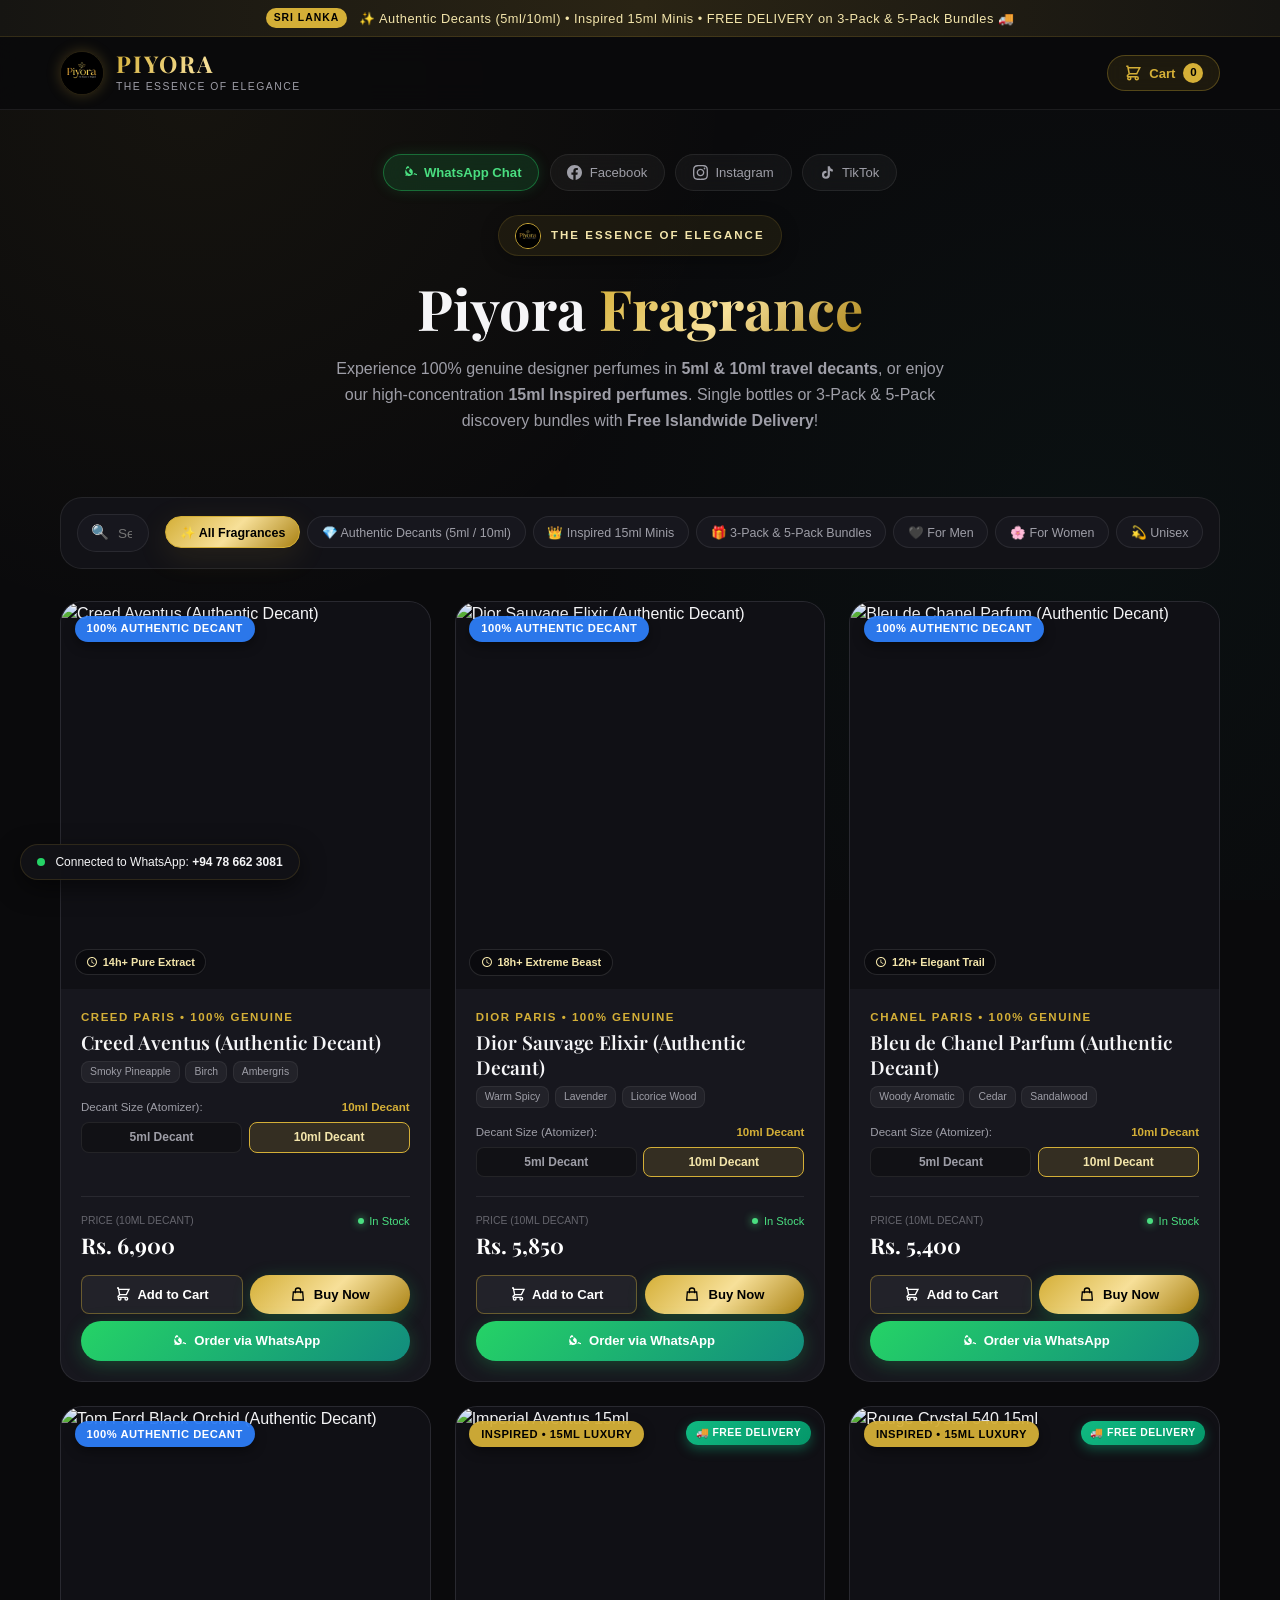
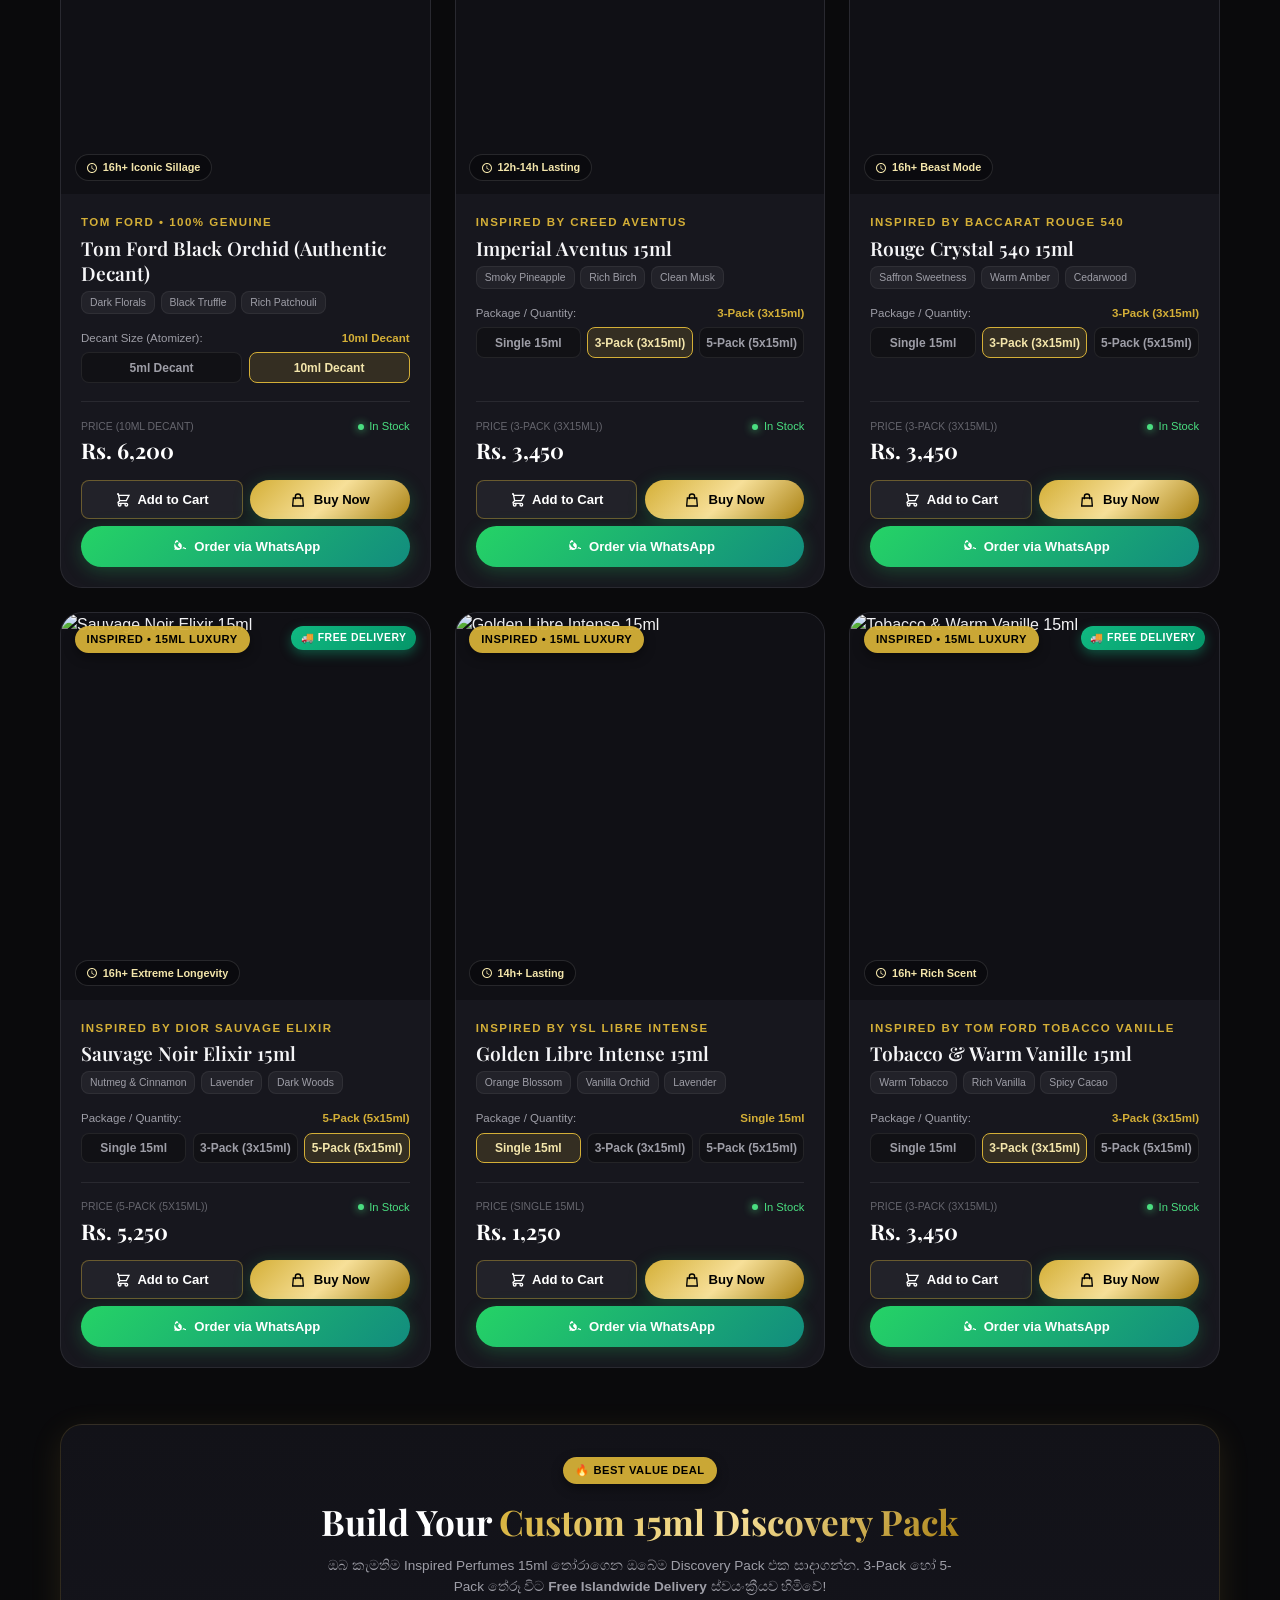
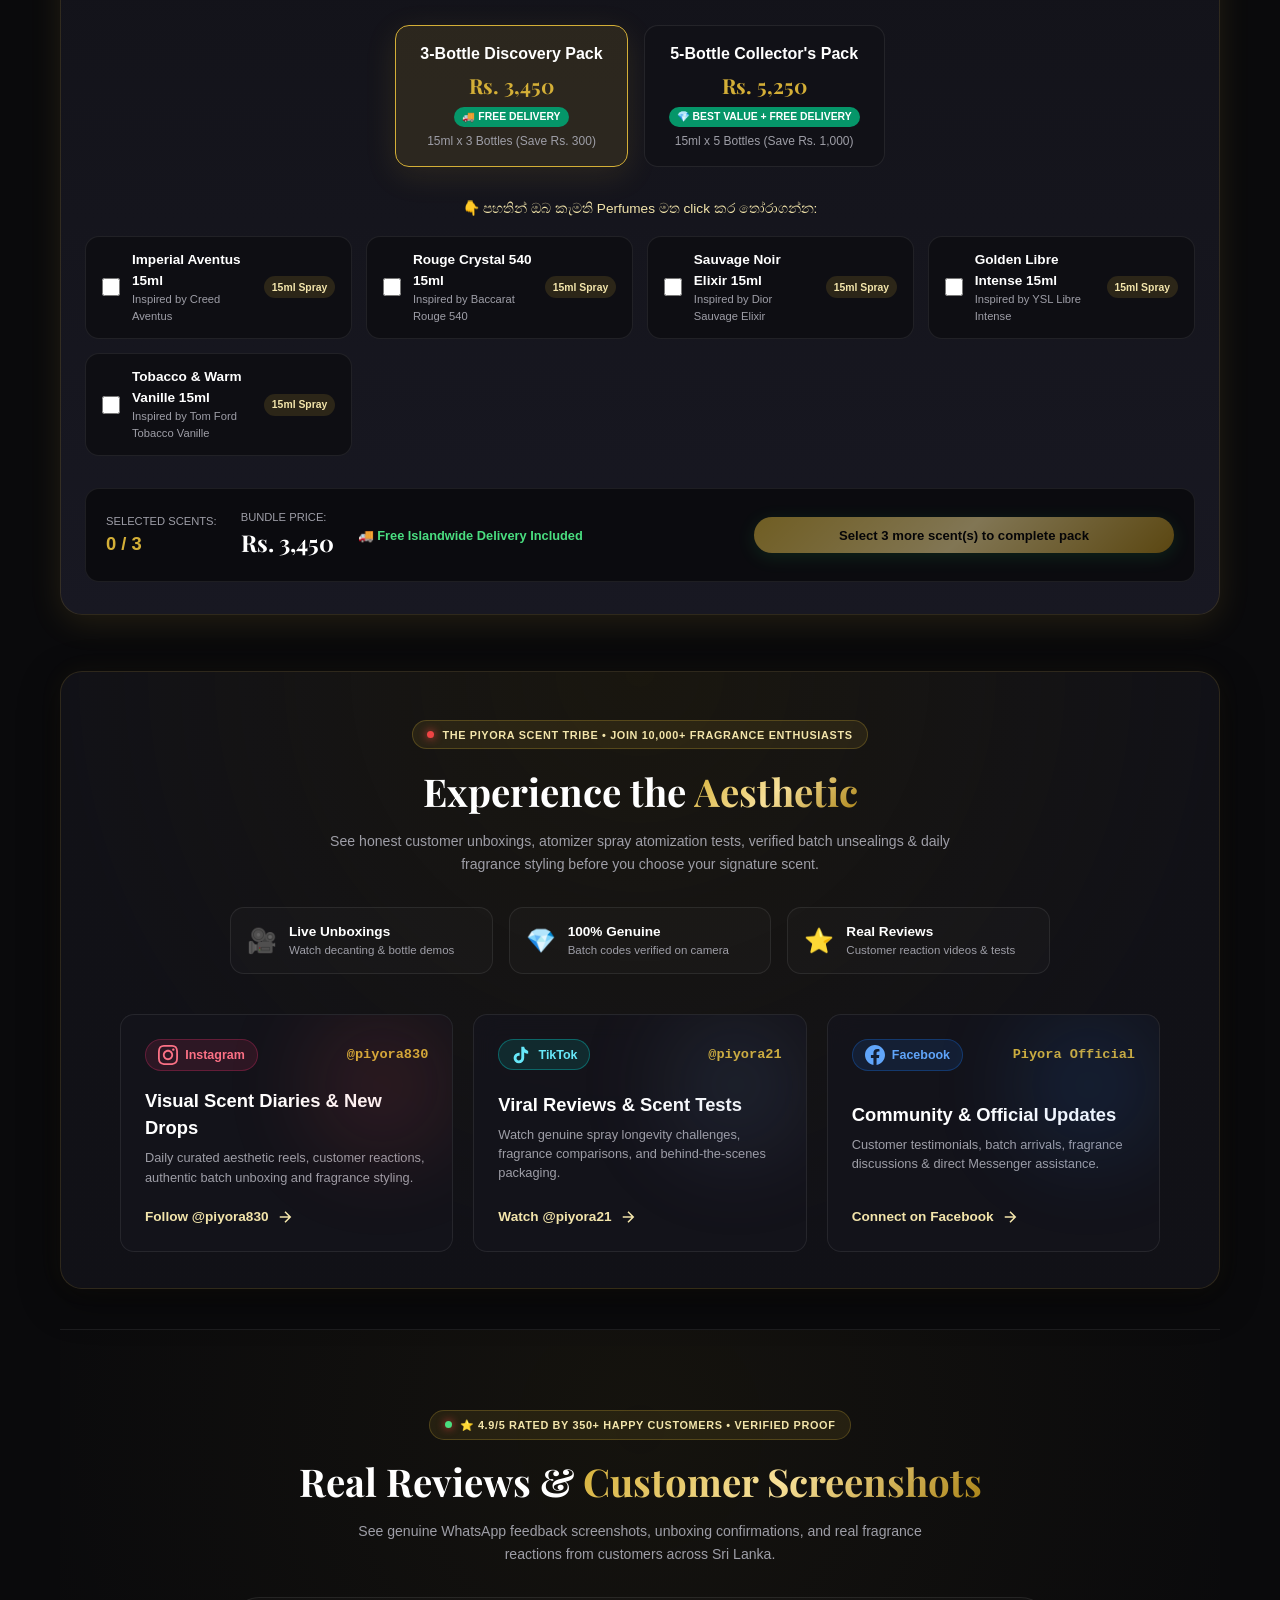
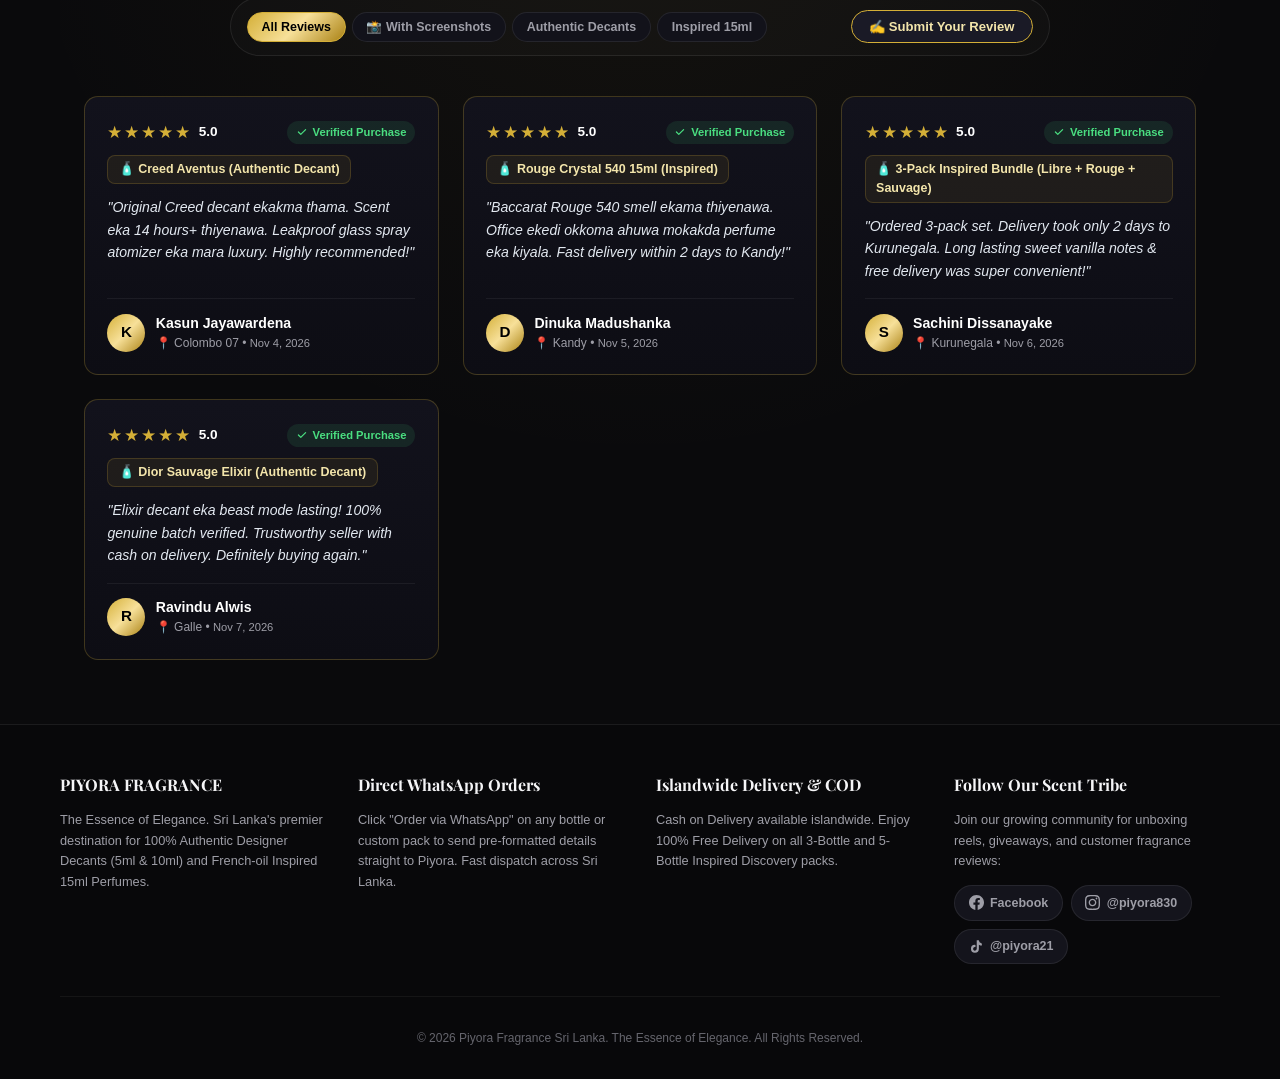
==== commit af478f27: "Change Piyora Parfumerie to Piyora Fragrance in Hero and Footer" ====
--- a/index.html
+++ b/index.html
@@ -72,7 +72,7 @@
         <img src="logo.jpg" onerror="this.onerror=null; this.src='https://raw.githubusercontent.com/adithyaoshada7-spec/perfume-mrtk/main/logo.jpg';" alt="Piyora Logo" class="hero-logo-emblem">
         <span>The Essence of Elegance</span>
       </div>
-      <h1 class="hero-title">Piyora <span>Parfumerie</span></h1>
+      <h1 class="hero-title">Piyora <span>Fragrance</span></h1>
       <p class="hero-desc">
         Experience 100% genuine designer perfumes in <strong>5ml & 10ml travel decants</strong>, or enjoy our high-concentration <strong>15ml Inspired perfumes</strong>. Single bottles or 3-Pack & 5-Pack discovery bundles with <strong>Free Islandwide Delivery</strong>!
       </p>
@@ -585,7 +585,7 @@
     <div class="container">
       <div class="footer-grid">
         <div class="footer-col">
-          <h5>PIYORA PARFUMERIE</h5>
+          <h5>PIYORA FRAGRANCE</h5>
           <p>The Essence of Elegance. Sri Lanka's premier destination for 100% Authentic Designer Decants (5ml & 10ml) and French-oil Inspired 15ml Perfumes.</p>
         </div>
         <div class="footer-col">
@@ -616,7 +616,7 @@
         </div>
       </div>
       <div class="footer-bottom">
-        &copy; 2026 Piyora Parfums Sri Lanka. The Essence of Elegance. All Rights Reserved.
+        &copy; 2026 Piyora Fragrance Sri Lanka. The Essence of Elegance. All Rights Reserved.
       </div>
     </div>
   </footer>
